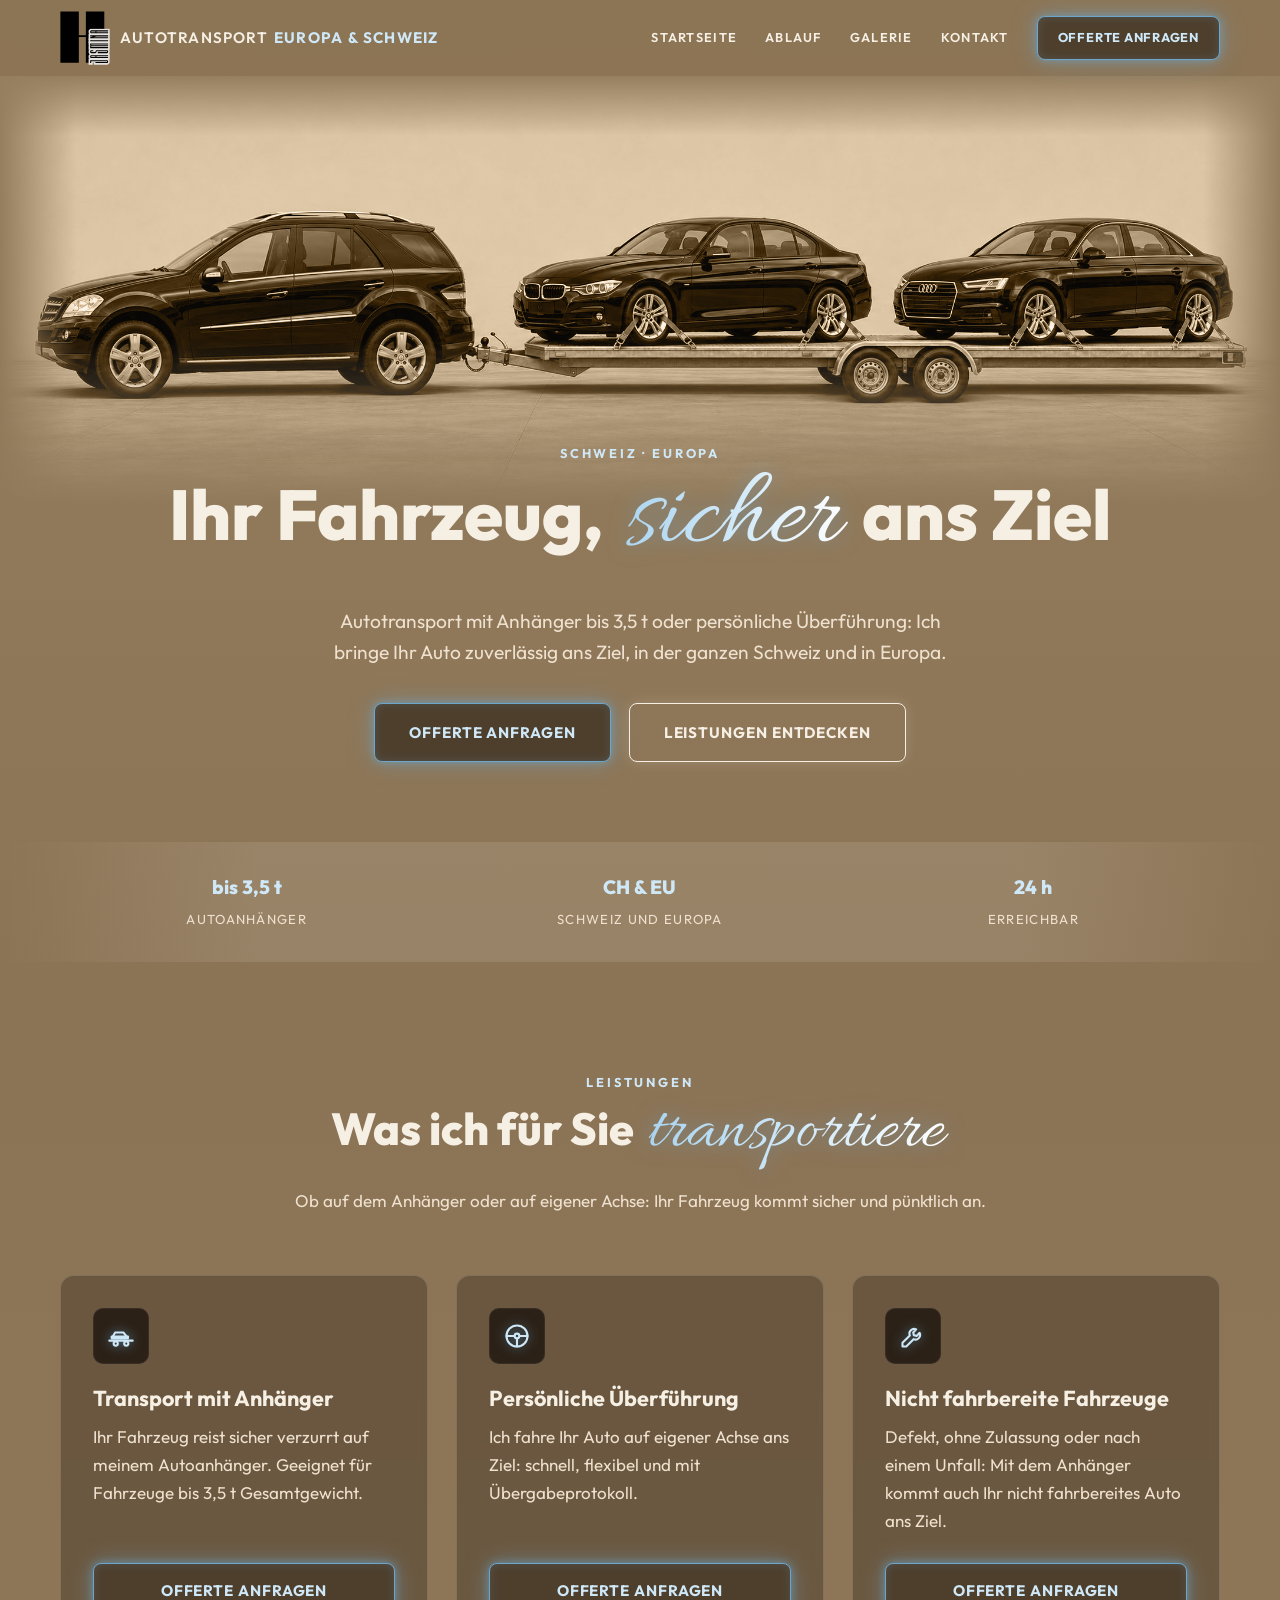
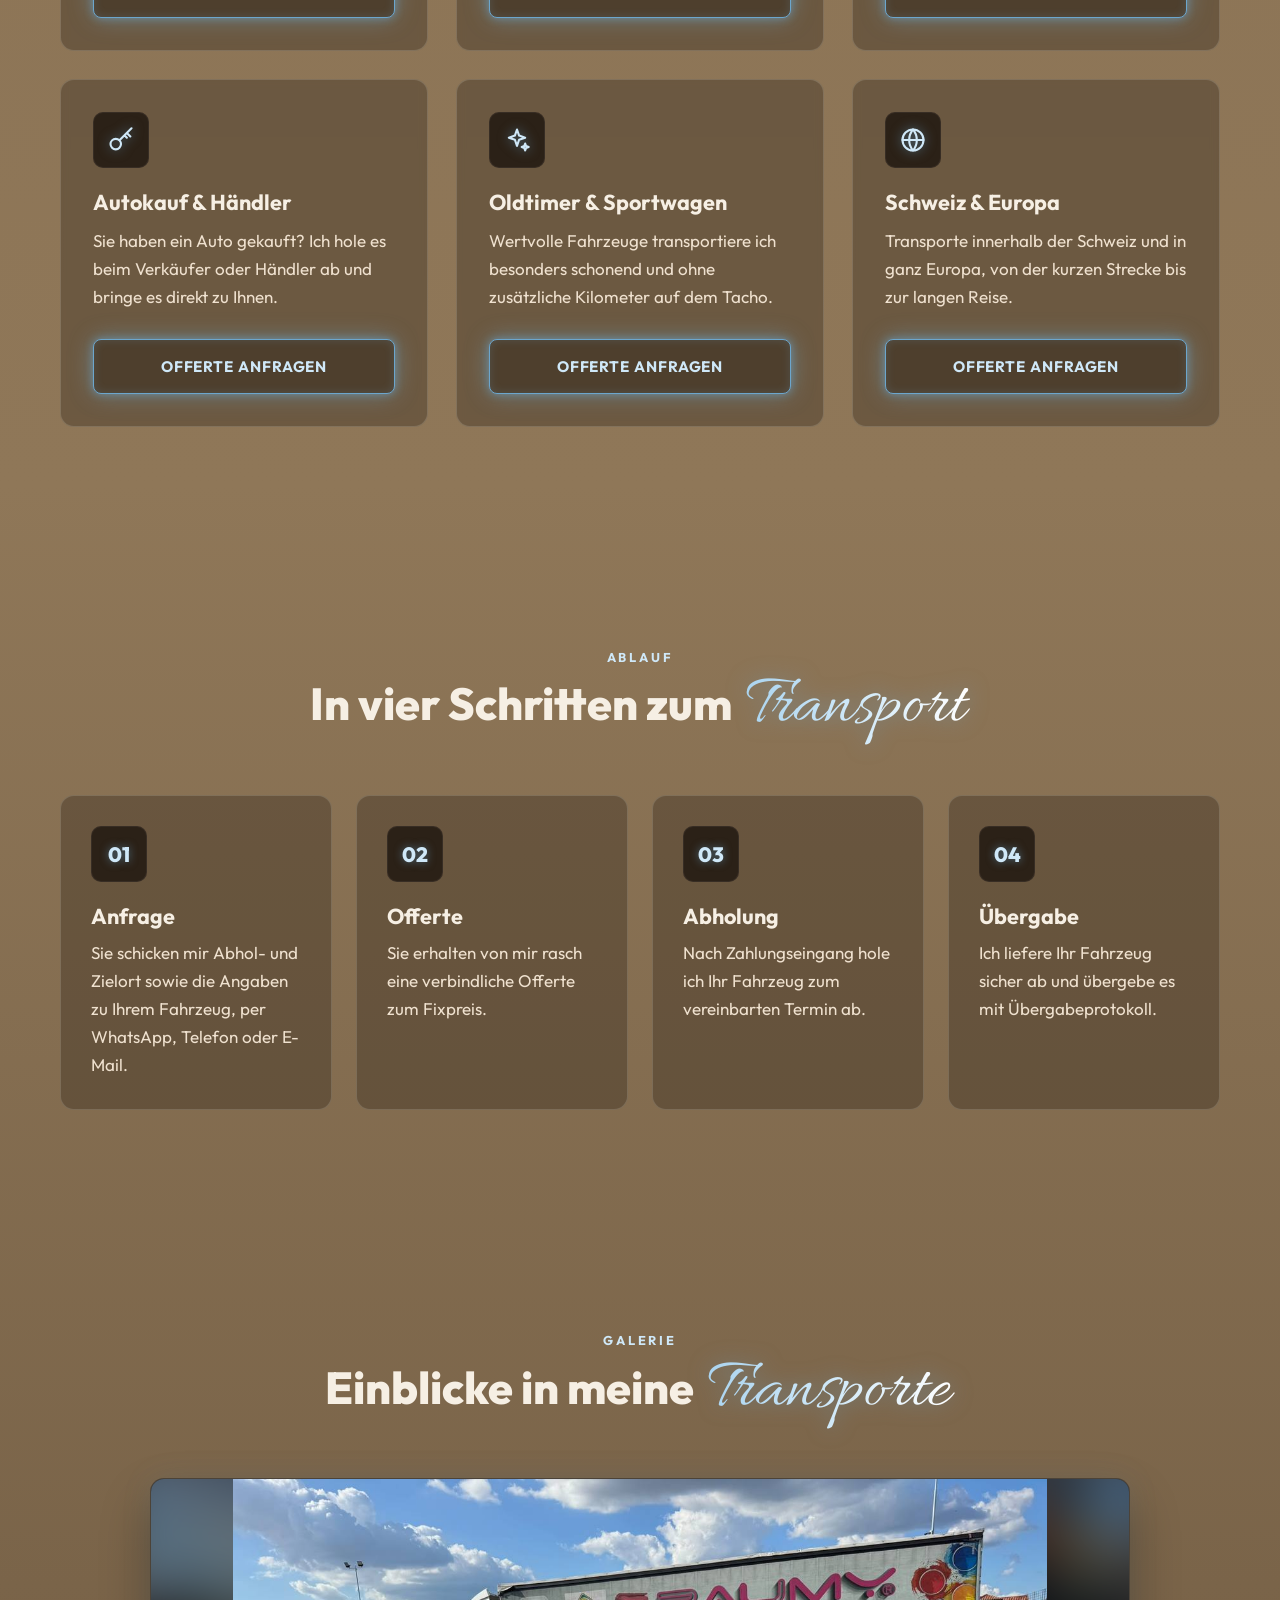
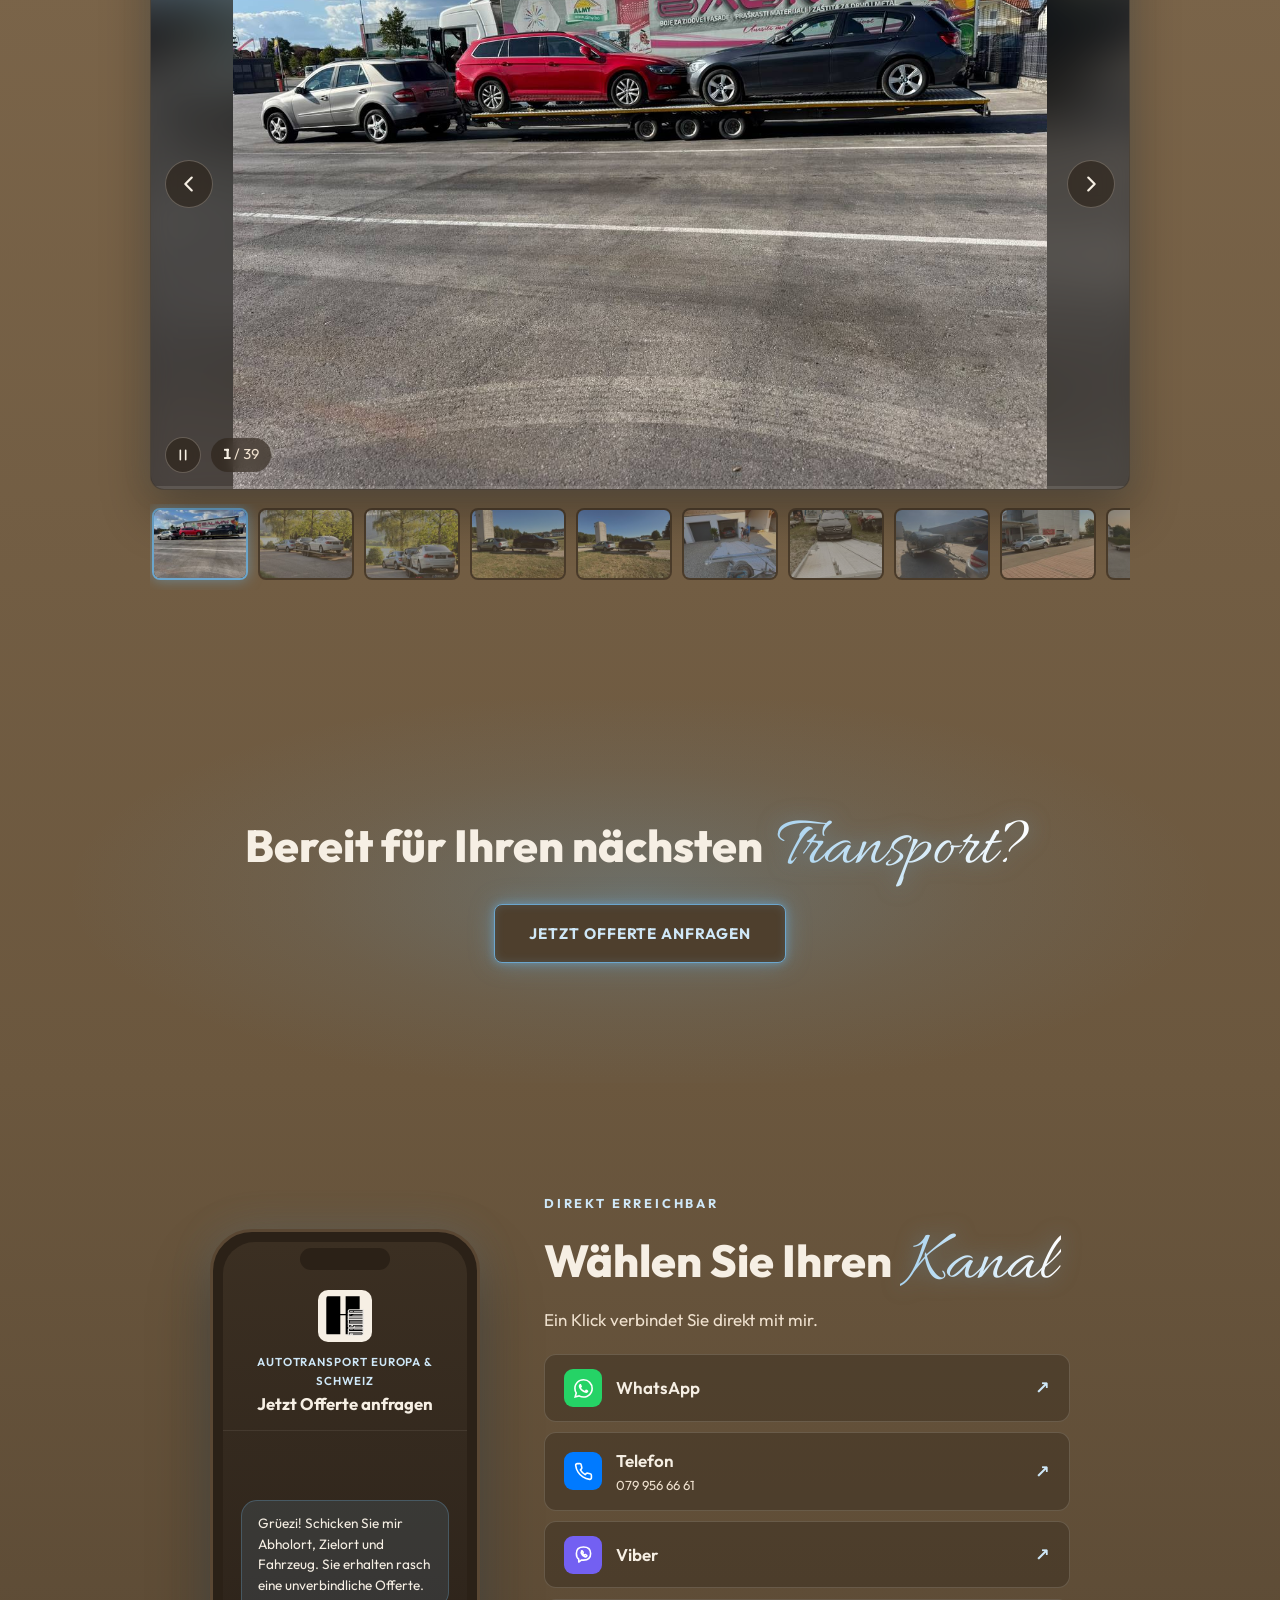
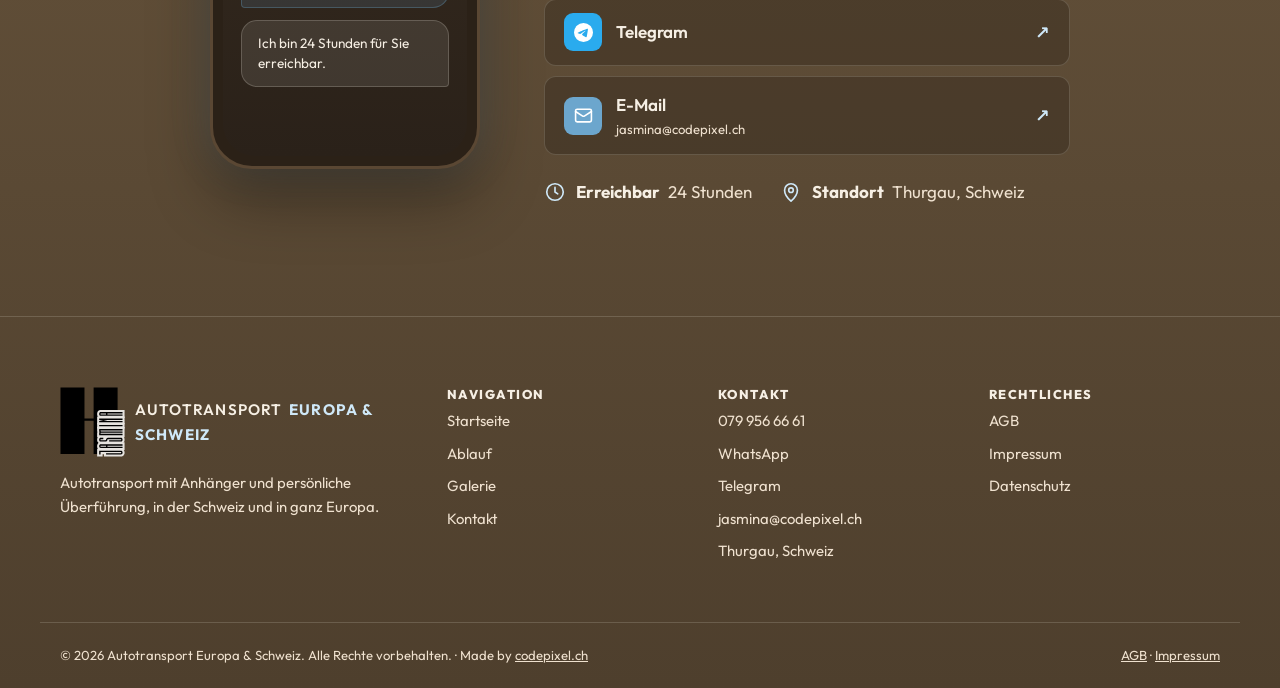
==== public/index.html @ bb22242a "Galerie: 10 weitere Fotos (Porsche, Audi RS6, BMW X6, Rasentraktoren) Co-Authored-By: Claude Opus 5." ====
<!DOCTYPE html>
<html lang="de-CH">
<head>
  <meta charset="utf-8">
  <meta name="viewport" content="width=device-width, initial-scale=1">

  <!-- SEO: Titel und Beschreibung -->
  <title>Autotransport Schweiz &amp; Europa | Autotransport Europa &amp; Schweiz</title>
  <meta name="description" content="Autotransport mit Anhänger bis 3,5 t oder persönliche Überführung auf eigener Achse. In der ganzen Schweiz und in Europa, 24 Stunden erreichbar. Jetzt Offerte anfragen.">
  <link rel="canonical" href="https://www.autotransport-europa.ch/">
  <meta name="robots" content="index, follow">
  <meta name="theme-color" content="#8b7355">

  <!-- Vorschau bei WhatsApp, Facebook, LinkedIn -->
  <meta property="og:type" content="website">
  <meta property="og:locale" content="de_CH">
  <meta property="og:site_name" content="Autotransport Europa &amp; Schweiz">
  <meta property="og:title" content="Autotransport Schweiz &amp; Europa | Autotransport Europa &amp; Schweiz">
  <meta property="og:description" content="Autotransport mit Anhänger bis 3,5 t oder persönliche Überführung, in der Schweiz und in ganz Europa.">
  <meta property="og:url" content="https://www.autotransport-europa.ch/">
  <meta property="og:image" content="https://www.autotransport-europa.ch/img/og-image.jpg">
  <meta name="twitter:card" content="summary_large_image">

  <link rel="icon" type="image/png" href="img/favicon.png">
  <link rel="apple-touch-icon" href="img/apple-touch-icon.png">
  <link rel="preload" as="image" href="img/hero.jpg">
  <link rel="preload" as="font" type="font/woff2" href="fonts/outfit-700.woff2" crossorigin>
  <link rel="preload" as="font" type="font/woff2" href="fonts/script.woff2" crossorigin>
  <link rel="stylesheet" href="css/style.css">

  <!-- Strukturierte Daten für Google -->
  <script type="application/ld+json">
  {
    "@context": "https://schema.org",
    "@type": "LocalBusiness",
    "@id": "https://www.autotransport-europa.ch/#business",
    "name": "Autotransport Europa & Schweiz",
    "description": "Autotransport mit Anhänger bis 3,5 t und Fahrzeugüberführung in der Schweiz und in ganz Europa.",
    "url": "https://www.autotransport-europa.ch/",
    "logo": "https://www.autotransport-europa.ch/img/logo.png",
    "image": "https://www.autotransport-europa.ch/img/hero.jpg",
    "telephone": "+41 79 956 66 61",
    "email": "jasmina@codepixel.ch",
    "address": {
      "@type": "PostalAddress",
      "addressRegion": "Thurgau",
      "addressCountry": "CH"
    },
    "areaServed": [
      {"@type": "Country", "name": "Schweiz"},
      {"@type": "Place", "name": "Europa"}
    ],
    "openingHoursSpecification": [{
      "@type": "OpeningHoursSpecification",
      "dayOfWeek": ["Monday","Tuesday","Wednesday","Thursday","Friday","Saturday","Sunday"],
      "opens": "00:00",
      "closes": "23:59"
    }]
  }
  </script>
</head>
<body>

<header class="site-header" id="top">
  <div class="container header-inner">
    <a href="#top" class="logo" aria-label="Autotransport Europa &amp; Schweiz, zur Startseite">
      <img src="img/logo.svg" alt="" class="logo-mark" width="38" height="41">
      <span class="logo-text">Autotransport <strong>Europa &amp; Schweiz</strong></span>
    </a>
    <nav class="main-nav" id="main-nav" aria-label="Hauptnavigation">
      <a href="#top">Startseite</a>
      <a href="#ablauf">Ablauf</a>
      <a href="#galerie">Galerie</a>
      <a href="#kontakt">Kontakt</a>
      <a href="#kontakt" class="btn btn-glow btn-sm nav-cta">Offerte anfragen</a>
    </nav>
    <button class="nav-toggle" aria-label="Menü öffnen" aria-expanded="false" aria-controls="main-nav">
      <span></span><span></span><span></span>
    </button>
  </div>
</header>

<main>

<!-- ================= STARTBEREICH ================= -->
<section class="hero">
  <div class="hero-media">
    <img src="img/hero.jpg" alt="Geländewagen zieht einen Autoanhänger mit zwei Limousinen" width="2172" height="724" fetchpriority="high">
  </div>
  <div class="container hero-content">
    <p class="eyebrow">Schweiz · Europa</p>
    <h1>Ihr Fahrzeug, <span class="script">sicher</span> ans Ziel</h1>
    <p class="lead">Autotransport mit Anhänger bis 3,5 t oder persönliche Überführung: Ich bringe Ihr Auto zuverlässig ans Ziel, in der ganzen Schweiz und in Europa.</p>
    <div class="hero-actions">
      <a href="#kontakt" class="btn btn-glow">Offerte anfragen</a>
      <a href="#leistungen" class="btn btn-outline">Leistungen entdecken</a>
    </div>
  </div>
</section>

<section class="usp">
  <div class="container usp-grid">
    <div><strong>bis 3,5 t</strong><span>Autoanhänger</span></div>
    <div><strong>CH &amp; EU</strong><span>Schweiz und Europa</span></div>
    <div><strong>24 h</strong><span>Erreichbar</span></div>
  </div>
</section>

<!-- ================= LEISTUNGEN ================= -->
<section class="section" id="leistungen">
  <div class="container">
    <header class="section-head">
      <p class="eyebrow">Leistungen</p>
      <h2>Was ich für Sie <span class="script">transportiere</span></h2>
      <p>Ob auf dem Anhänger oder auf eigener Achse: Ihr Fahrzeug kommt sicher und pünktlich an.</p>
    </header>
    <div class="tiles">
      <article class="tile">
        <span class="tile-icon" aria-hidden="true"><svg viewBox="0 0 24 24" fill="none" stroke="currentColor" stroke-width="1.8" stroke-linecap="round" stroke-linejoin="round"><path d="M2 16h20"/><path d="M5 12.5 7 9h7l3 3.5"/><path d="M4 12.5h14v1.5H4z"/><circle cx="7.5" cy="18.5" r="1.8"/><circle cx="16.5" cy="18.5" r="1.8"/></svg></span>
        <h3>Transport mit Anhänger</h3>
        <p>Ihr Fahrzeug reist sicher verzurrt auf meinem Autoanhänger. Geeignet für Fahrzeuge bis 3,5 t Gesamtgewicht.</p>
        <a href="#kontakt" class="btn btn-glow btn-block">Offerte anfragen</a>
      </article>
      <article class="tile">
        <span class="tile-icon" aria-hidden="true"><svg viewBox="0 0 24 24" fill="none" stroke="currentColor" stroke-width="1.8" stroke-linecap="round" stroke-linejoin="round"><circle cx="12" cy="12" r="9"/><circle cx="12" cy="12" r="2"/><path d="M12 14v7M10 12H3M14 12h7"/></svg></span>
        <h3>Persönliche Überführung</h3>
        <p>Ich fahre Ihr Auto auf eigener Achse ans Ziel: schnell, flexibel und mit Übergabeprotokoll.</p>
        <a href="#kontakt" class="btn btn-glow btn-block">Offerte anfragen</a>
      </article>
      <article class="tile">
        <span class="tile-icon" aria-hidden="true"><svg viewBox="0 0 24 24" fill="none" stroke="currentColor" stroke-width="1.8" stroke-linecap="round" stroke-linejoin="round"><path d="M14.7 6.3a4 4 0 0 0-5.4 5.2L3 17.8V21h3.2l6.3-6.3a4 4 0 0 0 5.2-5.4l-2.6 2.6-2.4-.5-.5-2.4z"/></svg></span>
        <h3>Nicht fahrbereite Fahrzeuge</h3>
        <p>Defekt, ohne Zulassung oder nach einem Unfall: Mit dem Anhänger kommt auch Ihr nicht fahrbereites Auto ans Ziel.</p>
        <a href="#kontakt" class="btn btn-glow btn-block">Offerte anfragen</a>
      </article>
      <article class="tile">
        <span class="tile-icon" aria-hidden="true"><svg viewBox="0 0 24 24" fill="none" stroke="currentColor" stroke-width="1.8" stroke-linecap="round" stroke-linejoin="round"><circle cx="7.5" cy="15.5" r="4.5"/><path d="M10.7 12.3 21 2M17 6l3 3M15 8l2 2"/></svg></span>
        <h3>Autokauf &amp; Händler</h3>
        <p>Sie haben ein Auto gekauft? Ich hole es beim Verkäufer oder Händler ab und bringe es direkt zu Ihnen.</p>
        <a href="#kontakt" class="btn btn-glow btn-block">Offerte anfragen</a>
      </article>
      <article class="tile">
        <span class="tile-icon" aria-hidden="true"><svg viewBox="0 0 24 24" fill="none" stroke="currentColor" stroke-width="1.8" stroke-linecap="round" stroke-linejoin="round"><path d="M12 3l1.8 5.2L19 10l-5.2 1.8L12 17l-1.8-5.2L5 10l5.2-1.8z"/><path d="M19 15l.8 2.2L22 18l-2.2.8L19 21l-.8-2.2L16 18l2.2-.8z"/></svg></span>
        <h3>Oldtimer &amp; Sportwagen</h3>
        <p>Wertvolle Fahrzeuge transportiere ich besonders schonend und ohne zusätzliche Kilometer auf dem Tacho.</p>
        <a href="#kontakt" class="btn btn-glow btn-block">Offerte anfragen</a>
      </article>
      <article class="tile">
        <span class="tile-icon" aria-hidden="true"><svg viewBox="0 0 24 24" fill="none" stroke="currentColor" stroke-width="1.8" stroke-linecap="round" stroke-linejoin="round"><circle cx="12" cy="12" r="9"/><path d="M3 12h18M12 3a14 14 0 0 1 0 18M12 3a14 14 0 0 0 0 18"/></svg></span>
        <h3>Schweiz &amp; Europa</h3>
        <p>Transporte innerhalb der Schweiz und in ganz Europa, von der kurzen Strecke bis zur langen Reise.</p>
        <a href="#kontakt" class="btn btn-glow btn-block">Offerte anfragen</a>
      </article>
    </div>
  </div>
</section>

<!-- ================= ABLAUF ================= -->
<section class="section" id="ablauf">
  <div class="container">
    <header class="section-head">
      <p class="eyebrow">Ablauf</p>
      <h2>In vier Schritten zum <span class="script">Transport</span></h2>
    </header>
    <ol class="steps">
      <li><span class="tile-icon step-no">01</span><h3>Anfrage</h3><p>Sie schicken mir Abhol- und Zielort sowie die Angaben zu Ihrem Fahrzeug, per WhatsApp, Telefon oder E-Mail.</p></li>
      <li><span class="tile-icon step-no">02</span><h3>Offerte</h3><p>Sie erhalten von mir rasch eine verbindliche Offerte zum Fixpreis.</p></li>
      <li><span class="tile-icon step-no">03</span><h3>Abholung</h3><p>Nach Zahlungseingang hole ich Ihr Fahrzeug zum vereinbarten Termin ab.</p></li>
      <li><span class="tile-icon step-no">04</span><h3>Übergabe</h3><p>Ich liefere Ihr Fahrzeug sicher ab und übergebe es mit Übergabeprotokoll.</p></li>
    </ol>
  </div>
</section>

<!-- ================= GALERIE =================
     Slideshow. Bilder liegen in img/galerie/ (gross) und img/galerie/thumbs/ (Vorschau 240 x 180).
     Neues Bild: Datei in beide Ordner legen und je eine Zeile bei "slides" und "ss-thumbs" kopieren. -->
<section class="section" id="galerie">
  <div class="container">
    <header class="section-head">
      <p class="eyebrow">Galerie</p>
      <h2>Einblicke in meine <span class="script">Transporte</span></h2>
    </header>
    <div class="slideshow" aria-roledescription="Slideshow" aria-label="Fotogalerie Autotransporte" data-interval="5000">
      <div class="ss-stage">
        <div class="ss-backdrop" aria-hidden="true"></div>
        <div class="slides" aria-live="off">
          <figure class="slide is-active" role="group" aria-roledescription="Bild" aria-label="1 von 39"><a href="img/galerie/transport-01.jpg"><img src="img/galerie/transport-01.jpg" alt="Zwei Fahrzeuge auf dem Dreiachs-Autoanhänger" width="1280" height="960" loading="eager" decoding="async"></a></figure>
          <figure class="slide" role="group" aria-roledescription="Bild" aria-label="2 von 39"><a href="img/galerie/transport-02.jpg"><img src="img/galerie/transport-02.jpg" alt="Zwei BMW 3er unterwegs, Pause am See" width="1280" height="960" loading="lazy" decoding="async"></a></figure>
          <figure class="slide" role="group" aria-roledescription="Bild" aria-label="3 von 39"><a href="img/galerie/transport-03.jpg"><img src="img/galerie/transport-03.jpg" alt="Doppeltransport mit zwei BMW Limousinen" width="960" height="1280" loading="lazy" decoding="async"></a></figure>
          <figure class="slide" role="group" aria-roledescription="Bild" aria-label="4 von 39"><a href="img/galerie/transport-04.jpg"><img src="img/galerie/transport-04.jpg" alt="BMW 3er sicher verzurrt auf dem Anhänger" width="960" height="1280" loading="lazy" decoding="async"></a></figure>
          <figure class="slide" role="group" aria-roledescription="Bild" aria-label="5 von 39"><a href="img/galerie/transport-05.jpg"><img src="img/galerie/transport-05.jpg" alt="Einzeltransport auf dem Tandem-Anhänger" width="960" height="1280" loading="lazy" decoding="async"></a></figure>
          <figure class="slide" role="group" aria-roledescription="Bild" aria-label="6 von 39"><a href="img/galerie/transport-06.jpg"><img src="img/galerie/transport-06.jpg" alt="Verladen mit der Seilwinde direkt vor der Garage" width="960" height="1280" loading="lazy" decoding="async"></a></figure>
          <figure class="slide" role="group" aria-roledescription="Bild" aria-label="7 von 39"><a href="img/galerie/transport-07.jpg"><img src="img/galerie/transport-07.jpg" alt="Mercedes SUV wird auf den Anhänger gezogen" width="960" height="1280" loading="lazy" decoding="async"></a></figure>
          <figure class="slide" role="group" aria-roledescription="Bild" aria-label="8 von 39"><a href="img/galerie/transport-08.jpg"><img src="img/galerie/transport-08.jpg" alt="Mercedes A-Klasse bei der Abholung in der Werkstatt" width="960" height="1280" loading="lazy" decoding="async"></a></figure>
          <figure class="slide" role="group" aria-roledescription="Bild" aria-label="9 von 39"><a href="img/galerie/transport-09.jpg"><img src="img/galerie/transport-09.jpg" alt="Fahrzeugtransport mit Mercedes A-Klasse" width="960" height="1280" loading="lazy" decoding="async"></a></figure>
          <figure class="slide" role="group" aria-roledescription="Bild" aria-label="10 von 39"><a href="img/galerie/transport-10.jpg"><img src="img/galerie/transport-10.jpg" alt="Gespann bei Sonnenuntergang auf dem Weg zur Abholung" width="960" height="1280" loading="lazy" decoding="async"></a></figure>
          <figure class="slide" role="group" aria-roledescription="Bild" aria-label="11 von 39"><a href="img/galerie/transport-11.jpg"><img src="img/galerie/transport-11.jpg" alt="Porsche Cayenne auf dem Autoanhänger" width="960" height="1280" loading="lazy" decoding="async"></a></figure>
          <figure class="slide" role="group" aria-roledescription="Bild" aria-label="12 von 39"><a href="img/galerie/transport-12.jpg"><img src="img/galerie/transport-12.jpg" alt="Porsche Cayenne bereit für die Überführung" width="960" height="1280" loading="lazy" decoding="async"></a></figure>
          <figure class="slide" role="group" aria-roledescription="Bild" aria-label="13 von 39"><a href="img/galerie/transport-13.jpg"><img src="img/galerie/transport-13.jpg" alt="Zwei Fiat 500 auf dem Dreiachs-Anhänger" width="1158" height="1280" loading="lazy" decoding="async"></a></figure>
          <figure class="slide" role="group" aria-roledescription="Bild" aria-label="14 von 39"><a href="img/galerie/transport-14.jpg"><img src="img/galerie/transport-14.jpg" alt="Nachtfahrt mit beleuchtetem Autoanhänger" width="960" height="1280" loading="lazy" decoding="async"></a></figure>
          <figure class="slide" role="group" aria-roledescription="Bild" aria-label="15 von 39"><a href="img/galerie/transport-15.jpg"><img src="img/galerie/transport-15.jpg" alt="Unterwegs auch im Winter bei Schnee" width="960" height="1280" loading="lazy" decoding="async"></a></figure>
          <figure class="slide" role="group" aria-roledescription="Bild" aria-label="16 von 39"><a href="img/galerie/transport-16.jpg"><img src="img/galerie/transport-16.jpg" alt="Anhänger abgesenkt, bereit zum Verladen" width="1280" height="960" loading="lazy" decoding="async"></a></figure>
          <figure class="slide" role="group" aria-roledescription="Bild" aria-label="17 von 39"><a href="img/galerie/transport-17.jpg"><img src="img/galerie/transport-17.jpg" alt="BMW 3er bei der Abholung beim Autohändler" width="960" height="1280" loading="lazy" decoding="async"></a></figure>
          <figure class="slide" role="group" aria-roledescription="Bild" aria-label="18 von 39"><a href="img/galerie/transport-18.jpg"><img src="img/galerie/transport-18.jpg" alt="Doppeltransport in der Nacht" width="1280" height="960" loading="lazy" decoding="async"></a></figure>
          <figure class="slide" role="group" aria-roledescription="Bild" aria-label="19 von 39"><a href="img/galerie/transport-19.jpg"><img src="img/galerie/transport-19.jpg" alt="Porsche Cayenne bei der Übergabe" width="960" height="1280" loading="lazy" decoding="async"></a></figure>
          <figure class="slide" role="group" aria-roledescription="Bild" aria-label="20 von 39"><a href="img/galerie/transport-20.jpg"><img src="img/galerie/transport-20.jpg" alt="Audi Q7 auf dem Autoanhänger" width="960" height="1280" loading="lazy" decoding="async"></a></figure>
          <figure class="slide" role="group" aria-roledescription="Bild" aria-label="21 von 39"><a href="img/galerie/transport-21.jpg"><img src="img/galerie/transport-21.jpg" alt="Kastenwagen auf dem Anhänger, Nachtfahrt" width="960" height="1280" loading="lazy" decoding="async"></a></figure>
          <figure class="slide" role="group" aria-roledescription="Bild" aria-label="22 von 39"><a href="img/galerie/transport-22.jpg"><img src="img/galerie/transport-22.jpg" alt="Unterwegs bei Schneefall in der Nacht" width="960" height="1280" loading="lazy" decoding="async"></a></figure>
          <figure class="slide" role="group" aria-roledescription="Bild" aria-label="23 von 39"><a href="img/galerie/transport-23.jpg"><img src="img/galerie/transport-23.jpg" alt="Zwei Kleinwagen sicher verzurrt im Schnee" width="960" height="1280" loading="lazy" decoding="async"></a></figure>
          <figure class="slide" role="group" aria-roledescription="Bild" aria-label="24 von 39"><a href="img/galerie/transport-24.jpg"><img src="img/galerie/transport-24.jpg" alt="Transporter-Überführung beim Autohaus" width="960" height="1280" loading="lazy" decoding="async"></a></figure>
          <figure class="slide" role="group" aria-roledescription="Bild" aria-label="25 von 39"><a href="img/galerie/transport-25.jpg"><img src="img/galerie/transport-25.jpg" alt="Mercedes Vito auf dem Autoanhänger" width="988" height="1280" loading="lazy" decoding="async"></a></figure>
          <figure class="slide" role="group" aria-roledescription="Bild" aria-label="26 von 39"><a href="img/galerie/transport-26.jpg"><img src="img/galerie/transport-26.jpg" alt="Zwei Transporter auf der Fahrt durch die Alpen" width="960" height="1280" loading="lazy" decoding="async"></a></figure>
          <figure class="slide" role="group" aria-roledescription="Bild" aria-label="27 von 39"><a href="img/galerie/transport-27.jpg"><img src="img/galerie/transport-27.jpg" alt="Doppeltransport bei Nacht" width="960" height="1280" loading="lazy" decoding="async"></a></figure>
          <figure class="slide" role="group" aria-roledescription="Bild" aria-label="28 von 39"><a href="img/galerie/transport-28.jpg"><img src="img/galerie/transport-28.jpg" alt="Container-Transport mit dem Dreiachs-Anhänger" width="960" height="1280" loading="lazy" decoding="async"></a></figure>
          <figure class="slide" role="group" aria-roledescription="Bild" aria-label="29 von 39"><a href="img/galerie/transport-29.jpg"><img src="img/galerie/transport-29.jpg" alt="20-Fuss-Container sicher gesichert" width="960" height="1280" loading="lazy" decoding="async"></a></figure>
          <figure class="slide" role="group" aria-roledescription="Bild" aria-label="30 von 39"><a href="img/galerie/transport-30.jpg"><img src="img/galerie/transport-30.jpg" alt="Audi RS6 Abholung beim Autohaus" width="960" height="1280" loading="lazy" decoding="async"></a></figure>
          <figure class="slide" role="group" aria-roledescription="Bild" aria-label="31 von 39"><a href="img/galerie/transport-31.jpg"><img src="img/galerie/transport-31.jpg" alt="Doppeltransport BMW und Hyundai bei Sonnenschein" width="960" height="1280" loading="lazy" decoding="async"></a></figure>
          <figure class="slide" role="group" aria-roledescription="Bild" aria-label="32 von 39"><a href="img/galerie/transport-32.jpg"><img src="img/galerie/transport-32.jpg" alt="Audi RS6 bei der Abholung beim Händler" width="960" height="1280" loading="lazy" decoding="async"></a></figure>
          <figure class="slide" role="group" aria-roledescription="Bild" aria-label="33 von 39"><a href="img/galerie/transport-33.jpg"><img src="img/galerie/transport-33.jpg" alt="BMW X6 sicher auf dem Autoanhänger" width="960" height="1280" loading="lazy" decoding="async"></a></figure>
          <figure class="slide" role="group" aria-roledescription="Bild" aria-label="34 von 39"><a href="img/galerie/transport-34.jpg"><img src="img/galerie/transport-34.jpg" alt="Zwei Gespanne mit je zwei Autos beim Tankstopp" width="960" height="1280" loading="lazy" decoding="async"></a></figure>
          <figure class="slide" role="group" aria-roledescription="Bild" aria-label="35 von 39"><a href="img/galerie/transport-35.jpg"><img src="img/galerie/transport-35.jpg" alt="Transport von mehreren Rasentraktoren" width="960" height="1280" loading="lazy" decoding="async"></a></figure>
          <figure class="slide" role="group" aria-roledescription="Bild" aria-label="36 von 39"><a href="img/galerie/transport-36.jpg"><img src="img/galerie/transport-36.jpg" alt="Porsche Cayenne wird verzurrt" width="724" height="1280" loading="lazy" decoding="async"></a></figure>
          <figure class="slide" role="group" aria-roledescription="Bild" aria-label="37 von 39"><a href="img/galerie/transport-37.jpg"><img src="img/galerie/transport-37.jpg" alt="Porsche Panamera bei Nacht unterwegs" width="960" height="1280" loading="lazy" decoding="async"></a></figure>
          <figure class="slide" role="group" aria-roledescription="Bild" aria-label="38 von 39"><a href="img/galerie/transport-38.jpg"><img src="img/galerie/transport-38.jpg" alt="Porsche Panamera auf dem Dreiachs-Anhänger" width="960" height="1280" loading="lazy" decoding="async"></a></figure>
          <figure class="slide" role="group" aria-roledescription="Bild" aria-label="39 von 39"><a href="img/galerie/transport-39.jpg"><img src="img/galerie/transport-39.jpg" alt="Porsche Cayenne auf dem Weg zum Kunden" width="960" height="1280" loading="lazy" decoding="async"></a></figure>
        </div>
        <button type="button" class="ss-btn ss-prev" aria-label="Vorheriges Bild"><svg viewBox="0 0 24 24" aria-hidden="true"><path d="M15 5l-7 7 7 7"/></svg></button>
        <button type="button" class="ss-btn ss-next" aria-label="Nächstes Bild"><svg viewBox="0 0 24 24" aria-hidden="true"><path d="M9 5l7 7-7 7"/></svg></button>
        <div class="ss-bar">
          <button type="button" class="ss-play" aria-label="Slideshow pausieren"><svg class="i-pause" viewBox="0 0 24 24" aria-hidden="true"><path d="M8 5v14M16 5v14"/></svg><svg class="i-play" viewBox="0 0 24 24" aria-hidden="true"><path d="M7 5l12 7-12 7z"/></svg></button>
          <span class="ss-counter"><b>1</b> / 39</span>
        </div>
        <div class="ss-progress" aria-hidden="true"><span></span></div>
      </div>
      <div class="ss-thumbs">
        <button type="button" class="ss-thumb" aria-current="true" aria-label="Bild 1 anzeigen"><img src="img/galerie/thumbs/transport-01.jpg" alt="" width="240" height="180" loading="lazy"></button>
        <button type="button" class="ss-thumb" aria-label="Bild 2 anzeigen"><img src="img/galerie/thumbs/transport-02.jpg" alt="" width="240" height="180" loading="lazy"></button>
        <button type="button" class="ss-thumb" aria-label="Bild 3 anzeigen"><img src="img/galerie/thumbs/transport-03.jpg" alt="" width="240" height="180" loading="lazy"></button>
        <button type="button" class="ss-thumb" aria-label="Bild 4 anzeigen"><img src="img/galerie/thumbs/transport-04.jpg" alt="" width="240" height="180" loading="lazy"></button>
        <button type="button" class="ss-thumb" aria-label="Bild 5 anzeigen"><img src="img/galerie/thumbs/transport-05.jpg" alt="" width="240" height="180" loading="lazy"></button>
        <button type="button" class="ss-thumb" aria-label="Bild 6 anzeigen"><img src="img/galerie/thumbs/transport-06.jpg" alt="" width="240" height="180" loading="lazy"></button>
        <button type="button" class="ss-thumb" aria-label="Bild 7 anzeigen"><img src="img/galerie/thumbs/transport-07.jpg" alt="" width="240" height="180" loading="lazy"></button>
        <button type="button" class="ss-thumb" aria-label="Bild 8 anzeigen"><img src="img/galerie/thumbs/transport-08.jpg" alt="" width="240" height="180" loading="lazy"></button>
        <button type="button" class="ss-thumb" aria-label="Bild 9 anzeigen"><img src="img/galerie/thumbs/transport-09.jpg" alt="" width="240" height="180" loading="lazy"></button>
        <button type="button" class="ss-thumb" aria-label="Bild 10 anzeigen"><img src="img/galerie/thumbs/transport-10.jpg" alt="" width="240" height="180" loading="lazy"></button>
        <button type="button" class="ss-thumb" aria-label="Bild 11 anzeigen"><img src="img/galerie/thumbs/transport-11.jpg" alt="" width="240" height="180" loading="lazy"></button>
        <button type="button" class="ss-thumb" aria-label="Bild 12 anzeigen"><img src="img/galerie/thumbs/transport-12.jpg" alt="" width="240" height="180" loading="lazy"></button>
        <button type="button" class="ss-thumb" aria-label="Bild 13 anzeigen"><img src="img/galerie/thumbs/transport-13.jpg" alt="" width="240" height="180" loading="lazy"></button>
        <button type="button" class="ss-thumb" aria-label="Bild 14 anzeigen"><img src="img/galerie/thumbs/transport-14.jpg" alt="" width="240" height="180" loading="lazy"></button>
        <button type="button" class="ss-thumb" aria-label="Bild 15 anzeigen"><img src="img/galerie/thumbs/transport-15.jpg" alt="" width="240" height="180" loading="lazy"></button>
        <button type="button" class="ss-thumb" aria-label="Bild 16 anzeigen"><img src="img/galerie/thumbs/transport-16.jpg" alt="" width="240" height="180" loading="lazy"></button>
        <button type="button" class="ss-thumb" aria-label="Bild 17 anzeigen"><img src="img/galerie/thumbs/transport-17.jpg" alt="" width="240" height="180" loading="lazy"></button>
        <button type="button" class="ss-thumb" aria-label="Bild 18 anzeigen"><img src="img/galerie/thumbs/transport-18.jpg" alt="" width="240" height="180" loading="lazy"></button>
        <button type="button" class="ss-thumb" aria-label="Bild 19 anzeigen"><img src="img/galerie/thumbs/transport-19.jpg" alt="" width="240" height="180" loading="lazy"></button>
        <button type="button" class="ss-thumb" aria-label="Bild 20 anzeigen"><img src="img/galerie/thumbs/transport-20.jpg" alt="" width="240" height="180" loading="lazy"></button>
        <button type="button" class="ss-thumb" aria-label="Bild 21 anzeigen"><img src="img/galerie/thumbs/transport-21.jpg" alt="" width="240" height="180" loading="lazy"></button>
        <button type="button" class="ss-thumb" aria-label="Bild 22 anzeigen"><img src="img/galerie/thumbs/transport-22.jpg" alt="" width="240" height="180" loading="lazy"></button>
        <button type="button" class="ss-thumb" aria-label="Bild 23 anzeigen"><img src="img/galerie/thumbs/transport-23.jpg" alt="" width="240" height="180" loading="lazy"></button>
        <button type="button" class="ss-thumb" aria-label="Bild 24 anzeigen"><img src="img/galerie/thumbs/transport-24.jpg" alt="" width="240" height="180" loading="lazy"></button>
        <button type="button" class="ss-thumb" aria-label="Bild 25 anzeigen"><img src="img/galerie/thumbs/transport-25.jpg" alt="" width="240" height="180" loading="lazy"></button>
        <button type="button" class="ss-thumb" aria-label="Bild 26 anzeigen"><img src="img/galerie/thumbs/transport-26.jpg" alt="" width="240" height="180" loading="lazy"></button>
        <button type="button" class="ss-thumb" aria-label="Bild 27 anzeigen"><img src="img/galerie/thumbs/transport-27.jpg" alt="" width="240" height="180" loading="lazy"></button>
        <button type="button" class="ss-thumb" aria-label="Bild 28 anzeigen"><img src="img/galerie/thumbs/transport-28.jpg" alt="" width="240" height="180" loading="lazy"></button>
        <button type="button" class="ss-thumb" aria-label="Bild 29 anzeigen"><img src="img/galerie/thumbs/transport-29.jpg" alt="" width="240" height="180" loading="lazy"></button>
        <button type="button" class="ss-thumb" aria-label="Bild 30 anzeigen"><img src="img/galerie/thumbs/transport-30.jpg" alt="" width="240" height="180" loading="lazy"></button>
        <button type="button" class="ss-thumb" aria-label="Bild 31 anzeigen"><img src="img/galerie/thumbs/transport-31.jpg" alt="" width="240" height="180" loading="lazy"></button>
        <button type="button" class="ss-thumb" aria-label="Bild 32 anzeigen"><img src="img/galerie/thumbs/transport-32.jpg" alt="" width="240" height="180" loading="lazy"></button>
        <button type="button" class="ss-thumb" aria-label="Bild 33 anzeigen"><img src="img/galerie/thumbs/transport-33.jpg" alt="" width="240" height="180" loading="lazy"></button>
        <button type="button" class="ss-thumb" aria-label="Bild 34 anzeigen"><img src="img/galerie/thumbs/transport-34.jpg" alt="" width="240" height="180" loading="lazy"></button>
        <button type="button" class="ss-thumb" aria-label="Bild 35 anzeigen"><img src="img/galerie/thumbs/transport-35.jpg" alt="" width="240" height="180" loading="lazy"></button>
        <button type="button" class="ss-thumb" aria-label="Bild 36 anzeigen"><img src="img/galerie/thumbs/transport-36.jpg" alt="" width="240" height="180" loading="lazy"></button>
        <button type="button" class="ss-thumb" aria-label="Bild 37 anzeigen"><img src="img/galerie/thumbs/transport-37.jpg" alt="" width="240" height="180" loading="lazy"></button>
        <button type="button" class="ss-thumb" aria-label="Bild 38 anzeigen"><img src="img/galerie/thumbs/transport-38.jpg" alt="" width="240" height="180" loading="lazy"></button>
        <button type="button" class="ss-thumb" aria-label="Bild 39 anzeigen"><img src="img/galerie/thumbs/transport-39.jpg" alt="" width="240" height="180" loading="lazy"></button>
      </div>
    </div>
  </div>
</section>

<!-- ================= CTA ================= -->
<section class="cta-banner">
  <div class="container cta-content">
    <h2>Bereit für Ihren nächsten <span class="script">Transport?</span></h2>
    <a href="#kontakt" class="btn btn-glow">Jetzt Offerte anfragen</a>
  </div>
</section>

<!-- ================= KONTAKT ================= -->
<section class="section" id="kontakt">
  <div class="container contact-layout">
    <div class="phone-mockup" aria-hidden="true">
      <div class="phone-screen">
        <div class="phone-header">
          <img src="img/logo.svg" alt="" class="phone-logo" width="38" height="41">
          <p>Autotransport Europa &amp; Schweiz</p>
          <h3>Jetzt Offerte anfragen</h3>
        </div>
        <div class="phone-body">
          <div class="phone-msg">Grüezi! Schicken Sie mir Abholort, Zielort und Fahrzeug. Sie erhalten rasch eine unverbindliche Offerte.</div>
          <div class="phone-msg phone-msg-me">Ich bin 24 Stunden für Sie erreichbar.</div>
        </div>
      </div>
    </div>

    <div class="contact-options">
      <p class="eyebrow">Direkt erreichbar</p>
      <h2>Wählen Sie Ihren <span class="script">Kanal</span></h2>
      <p class="contact-intro">Ein Klick verbindet Sie direkt mit mir.</p>

      <a href="https://wa.me/41799566661" class="contact-btn" target="_blank" rel="noopener noreferrer"><span class="contact-btn-icon whatsapp"><svg viewBox="0 0 24 24" fill="#fff"><path d="M17.472 14.382c-.297-.149-1.758-.867-2.03-.967-.273-.099-.471-.148-.67.15-.197.297-.767.966-.94 1.164-.173.199-.347.223-.644.075-.297-.15-1.255-.463-2.39-1.475-.883-.788-1.48-1.761-1.653-2.059-.173-.297-.018-.458.13-.606.134-.133.298-.347.446-.52.149-.174.198-.298.298-.497.099-.198.05-.371-.025-.52-.075-.149-.669-1.612-.916-2.207-.242-.579-.487-.5-.669-.51-.173-.008-.371-.01-.57-.01-.198 0-.52.074-.792.372-.272.297-1.04 1.016-1.04 2.479 0 1.462 1.065 2.875 1.213 3.074.149.198 2.096 3.2 5.077 4.487.709.306 1.262.489 1.694.625.712.227 1.36.195 1.871.118.571-.085 1.758-.719 2.006-1.413.248-.694.248-1.289.173-1.413-.074-.124-.272-.198-.57-.347m-5.421 7.403h-.004a9.87 9.87 0 01-5.031-1.378l-.361-.214-3.741.982.998-3.648-.235-.374a9.86 9.86 0 01-1.51-5.26c.001-5.45 4.436-9.884 9.888-9.884 2.64 0 5.122 1.03 6.988 2.898a9.825 9.825 0 012.893 6.994c-.003 5.45-4.437 9.884-9.885 9.884m8.413-18.297A11.815 11.815 0 0012.05 0C5.495 0 .16 5.335.157 11.892c0 2.096.547 4.142 1.588 5.945L.057 24l6.305-1.654a11.882 11.882 0 005.683 1.448h.005c6.554 0 11.89-5.335 11.893-11.893a11.821 11.821 0 00-3.48-8.413z"/></svg></span><span>WhatsApp</span><span class="contact-arrow" aria-hidden="true">↗</span></a>
      <a href="tel:+41799566661" class="contact-btn"><span class="contact-btn-icon telefon"><svg viewBox="0 0 24 24" fill="none" stroke="#fff" stroke-width="2" stroke-linecap="round" stroke-linejoin="round"><path d="M22 16.92v3a2 2 0 0 1-2.18 2 19.79 19.79 0 0 1-8.63-3.07 19.5 19.5 0 0 1-6-6 19.79 19.79 0 0 1-3.07-8.67A2 2 0 0 1 4.11 2h3a2 2 0 0 1 2 1.72 12.84 12.84 0 0 0 .7 2.81 2 2 0 0 1-.45 2.11L8.09 9.91a16 16 0 0 0 6 6l1.27-1.27a2 2 0 0 1 2.11-.45 12.84 12.84 0 0 0 2.81.7A2 2 0 0 1 22 16.92z"/></svg></span><span>Telefon <small>079 956 66 61</small></span><span class="contact-arrow" aria-hidden="true">↗</span></a>
      <a href="viber://chat?number=%2B41799566661" class="contact-btn"><span class="contact-btn-icon viber"><svg viewBox="0 0 24 24" fill="none" stroke="#fff" stroke-width="2" stroke-linecap="round" stroke-linejoin="round"><path d="M12 2.5c5.2 0 9 2.6 9 8.3 0 5.8-3.8 8.3-9 8.3-.8 0-1.6-.1-2.3-.2L6 21.5v-3.6C4 16.5 3 14.1 3 10.8 3 5.1 6.8 2.5 12 2.5z"/><path d="M9.5 7.5c.4-.3 1-.2 1.2.2l.8 1.4c.2.4.1.8-.2 1.1l-.5.4c.4 1 1.2 1.8 2.2 2.2l.4-.5c.3-.3.7-.4 1.1-.2l1.4.8c.4.2.5.8.2 1.2-.6.8-1.5 1.1-2.4.8-2.1-.8-3.7-2.4-4.5-4.5-.3-.9 0-1.8.8-2.4z"/></svg></span><span>Viber</span><span class="contact-arrow" aria-hidden="true">↗</span></a>
      <a href="https://t.me/jasminablume" class="contact-btn" target="_blank" rel="noopener noreferrer"><span class="contact-btn-icon telegram"><svg viewBox="0 0 24 24" fill="#fff"><path d="M11.944 0A12 12 0 0 0 0 12a12 12 0 0 0 12 12 12 12 0 0 0 12-12A12 12 0 0 0 12 0a12 12 0 0 0-.056 0zm4.962 7.224c.1-.002.321.023.465.14a.506.506 0 0 1 .171.325c.016.093.036.306.02.472-.18 1.898-.962 6.502-1.36 8.627-.168.9-.499 1.201-.82 1.23-.696.065-1.225-.46-1.9-.902-1.056-.693-1.653-1.124-2.678-1.8-1.185-.78-.417-1.21.258-1.91.177-.184 3.247-2.977 3.307-3.23.007-.032.014-.15-.056-.212s-.174-.041-.249-.024c-.106.024-1.793 1.14-5.061 3.345-.479.33-.913.49-1.302.48-.428-.008-1.252-.241-1.865-.44-.752-.245-1.349-.374-1.297-.789.027-.216.325-.437.893-.663 3.498-1.524 5.830-2.529 6.998-3.014 3.332-1.386 4.025-1.627 4.476-1.635z"/></svg></span><span>Telegram</span><span class="contact-arrow" aria-hidden="true">↗</span></a>
      <a href="mailto:jasmina@codepixel.ch" class="contact-btn"><span class="contact-btn-icon email"><svg viewBox="0 0 24 24" fill="none" stroke="#fff" stroke-width="2" stroke-linecap="round" stroke-linejoin="round"><rect x="2" y="4" width="20" height="16" rx="2"/><path d="m22 7-8.97 5.7a1.94 1.94 0 0 1-2.06 0L2 7"/></svg></span><span>E-Mail <small>jasmina@codepixel.ch</small></span><span class="contact-arrow" aria-hidden="true">↗</span></a>

      <ul class="contact-facts">
        <li><svg viewBox="0 0 24 24" fill="none" stroke="currentColor" stroke-width="1.8" stroke-linecap="round" stroke-linejoin="round"><circle cx="12" cy="12" r="9"/><path d="M12 7v5l3 2"/></svg><span><strong>Erreichbar</strong> 24 Stunden</span></li>
        <li><svg viewBox="0 0 24 24" fill="none" stroke="currentColor" stroke-width="1.8" stroke-linecap="round" stroke-linejoin="round"><path d="M12 22s7-6.2 7-12a7 7 0 0 0-14 0c0 5.8 7 12 7 12z"/><circle cx="12" cy="10" r="2.5"/></svg><span><strong>Standort</strong> Thurgau, Schweiz</span></li>
      </ul>
    </div>
  </div>
</section>

</main>

<footer class="site-footer">
  <div class="container footer-grid">
    <div>
      <a href="#top" class="logo"><img src="img/logo.svg" alt="" class="logo-mark" width="38" height="41"><span class="logo-text">Autotransport <strong>Europa &amp; Schweiz</strong></span></a>
      <p>Autotransport mit Anhänger und persönliche Überführung, in der Schweiz und in ganz Europa.</p>
    </div>
    <div>
      <h4>Navigation</h4>
      <a href="#top">Startseite</a>
      <a href="#ablauf">Ablauf</a>
      <a href="#galerie">Galerie</a>
      <a href="#kontakt">Kontakt</a>
    </div>
    <div>
      <h4>Kontakt</h4>
      <a href="tel:+41799566661">079 956 66 61</a>
      <a href="https://wa.me/41799566661" target="_blank" rel="noopener noreferrer">WhatsApp</a>
      <a href="https://t.me/jasminablume" target="_blank" rel="noopener noreferrer">Telegram</a>
      <a href="mailto:jasmina@codepixel.ch">jasmina@codepixel.ch</a>
      <span>Thurgau, Schweiz</span>
    </div>
    <div>
      <h4>Rechtliches</h4>
      <a href="agb.html">AGB</a>
      <a href="impressum.html">Impressum</a>
      <a href="impressum.html#datenschutz">Datenschutz</a>
    </div>
  </div>
  <div class="container footer-bottom">
    <span>© <span id="year">2026</span> Autotransport Europa &amp; Schweiz. Alle Rechte vorbehalten. · Made by <a href="https://www.codepixel.ch" target="_blank" rel="noopener">codepixel.ch</a></span>
    <span><a href="agb.html">AGB</a> · <a href="impressum.html">Impressum</a></span>
  </div>
</footer>

<script src="js/main.js" defer></script>
</body>
</html>
---- public/css/style.css ----
/* ===== Schriften (lokal eingebunden, kein Google-Fonts-Aufruf → datenschutzfreundlich) ===== */
@font-face { font-family: "Outfit"; src: url("../fonts/outfit-400.woff2") format("woff2"); font-weight: 400; font-display: swap; }
@font-face { font-family: "Outfit"; src: url("../fonts/outfit-600.woff2") format("woff2"); font-weight: 600; font-display: swap; }
@font-face { font-family: "Outfit"; src: url("../fonts/outfit-700.woff2") format("woff2"); font-weight: 700; font-display: swap; }
@font-face { font-family: "Outfit"; src: url("../fonts/outfit-800.woff2") format("woff2"); font-weight: 800; font-display: swap; }
@font-face { font-family: "Signature"; src: url("../fonts/script.woff2") format("woff2"); font-weight: 400; font-display: swap; }

/* ===== Farben & Grundwerte – hier zentral anpassbar =====
   Braun (burlywood4 #8B7355) als Hauptfarbe mit fliessendem Verlauf, Babyblau (SkyBlue3) als Akzent, Off-White dezent */
:root {
  --bg: #8b7355;            /* Braun burlywood4 – Haupthintergrund */
  --bg-alt: #7a6449;        /* etwas dunkleres Braun */
  --bg-deep: #4e3f2d;       /* dunkles Braun (Buttons, Ende des Verlaufs) */
  --surface: rgba(246,239,228,.07); /* Karten: leicht aufgehellt, Verlauf scheint durch */
  --offwhite: #f6efe4;      /* Off-White: Text und dezente Flächen */
  --text: #f6efe4;
  --muted: #efe1cf;
  --accent: #6ca6cd;        /* Babyblau SkyBlue3 */
  --accent-2: #4f8db8;      /* dunkleres Blau */
  --accent-light: #cfe8f8;  /* helles Babyblau für Text auf Braun (gut lesbar) */
  --accent-text: #cfe8f8;
  --glow: rgba(108,166,205,.6);
  --line: rgba(246,239,228,.16);
  --radius: 10px;
  --max: 1200px;
  --font: "Outfit", "Helvetica Neue", Arial, system-ui, sans-serif;
  --script: "Signature", "Brush Script MT", cursive;
}

*, *::before, *::after { box-sizing: border-box; }
html { scroll-behavior: smooth; scroll-padding-top: 80px; }
body { margin: 0; background: linear-gradient(180deg, #96805f 0%, var(--bg) 18%, #8f7758 38%, var(--bg-alt) 58%, #6b573e 78%, var(--bg-deep) 100%) var(--bg); color: var(--text); font-family: var(--font); font-size: 17px; line-height: 1.65; -webkit-font-smoothing: antialiased; }
img { max-width: 100%; height: auto; display: block; }
a { color: inherit; }
h1, h2, h3, h4 { overflow-wrap: break-word; line-height: 1.15; margin: 0 0 .6em; font-weight: 800; }
h1 { font-size: clamp(2.4rem, 5.6vw, 4.4rem); }
h2 { font-size: clamp(1.8rem, 3.8vw, 2.8rem); }
h3 { font-size: 1.35rem; font-weight: 700; }
p { margin: 0 0 1em; }
.container { width: 100%; max-width: var(--max); margin: 0 auto; padding: 0 20px; }

/* Schreibschrift für Highlight-Wörter */
.script {
  font-family: var(--script); font-weight: 400; font-size: 1.6em; line-height: .75;
  letter-spacing: 0; text-transform: none; padding: 0 .08em;
  background: linear-gradient(90deg, #a9d3ef, var(--accent-light) 50%, #ffffff);
  -webkit-background-clip: text; background-clip: text; color: transparent;
  filter: drop-shadow(0 0 10px rgba(108,166,205,.55));
}

.eyebrow { color: var(--accent-text); text-transform: uppercase; letter-spacing: .22em; font-size: .8rem; font-weight: 700; margin-bottom: .8em; }

/* ===== Buttons (leuchtender Rahmen) ===== */
.btn { display: inline-block; padding: 16px 34px; border-radius: 8px; text-decoration: none; text-transform: uppercase; letter-spacing: .06em; font-size: .95rem; font-weight: 700; font-family: inherit; cursor: pointer; transition: .25s; border: 1.5px solid var(--accent); text-align: center; }
.btn-glow { background: var(--bg-deep); color: var(--accent-light); box-shadow: 0 0 8px var(--glow), 0 0 24px rgba(108,166,205,.45), inset 0 0 10px rgba(108,166,205,.2); }
.btn-glow:hover { color: var(--bg-deep); background: var(--accent-light); box-shadow: 0 0 14px var(--glow), 0 0 38px rgba(108,166,205,.65); }
.btn-outline { background: transparent; color: var(--offwhite); border-color: var(--offwhite); box-shadow: 0 0 14px rgba(246,239,228,.18); }
.btn-outline:hover { background: var(--offwhite); color: var(--bg-deep); box-shadow: 0 0 24px rgba(246,239,228,.4); }
.btn-sm { padding: 10px 20px; font-size: .8rem; }
.btn:disabled { opacity: .6; cursor: wait; }

/* ===== Header ===== */
.site-header { position: fixed; inset: 0 0 auto; z-index: 50; background: rgba(139,115,85,.88); backdrop-filter: blur(10px); transition: box-shadow .3s; }
.site-header.scrolled { box-shadow: 0 1px 0 var(--line), 0 6px 20px rgba(0,0,0,.15); }
.header-inner { display: flex; align-items: center; justify-content: space-between; height: 76px; }
.logo { display: flex; align-items: center; gap: 10px; text-decoration: none; }
.logo-mark { display: block; width: auto; height: 54px; }
.logo-text { text-transform: uppercase; letter-spacing: .08em; font-size: .95rem; font-weight: 600; }
.logo-text strong { color: var(--accent-text); margin-left: 2px; }
.main-nav { display: flex; align-items: center; gap: 28px; }
.main-nav a:not(.btn) { text-decoration: none; text-transform: uppercase; letter-spacing: .1em; font-size: .8rem; font-weight: 600; }
.main-nav a:not(.btn):hover { color: var(--accent-text); }
.nav-toggle { display: none; background: none; border: 0; width: 44px; height: 44px; cursor: pointer; padding: 10px; }
.nav-toggle span { display: block; height: 2px; background: var(--offwhite); margin: 6px 0; transition: .3s; }

/* ===== Hero ===== */
/* Startbereich: Bild über die ganze Breite, läuft unten weich in das Braun aus */
.hero { position: relative; padding-top: 76px; }
.hero-media { position: relative; }
.hero-media img { width: 100%; height: auto; max-height: 78vh; object-fit: cover; object-position: center 60%; mix-blend-mode: luminosity; opacity: .95; -webkit-mask-image: linear-gradient(180deg, transparent 0%, #000 14%, #000 62%, transparent 100%), linear-gradient(90deg, transparent 0%, #000 6%, #000 94%, transparent 100%); -webkit-mask-composite: source-in; mask-image: linear-gradient(180deg, transparent 0%, #000 14%, #000 62%, transparent 100%), linear-gradient(90deg, transparent 0%, #000 6%, #000 94%, transparent 100%); mask-composite: intersect; }
.hero-content { position: relative; margin-top: -60px; padding-bottom: 80px; text-align: center; }
.hero-content .lead { margin-left: auto; margin-right: auto; }
.lead { font-size: 1.2rem; color: var(--muted); max-width: 640px; }
.hero-actions { display: flex; flex-wrap: wrap; justify-content: center; gap: 18px; margin-top: 34px; }

/* ===== USP ===== */
.usp { background: linear-gradient(90deg, rgba(246,239,228,0), rgba(246,239,228,.12) 20%, rgba(246,239,228,.12) 80%, rgba(246,239,228,0)); }
.usp-grid { display: grid; grid-template-columns: repeat(3, 1fr); gap: 20px; padding-top: 30px; padding-bottom: 30px; text-align: center; }
.usp-grid strong { display: block; color: var(--accent-text); font-size: 1.2rem; font-weight: 800; }
.usp-grid span { color: var(--muted); font-size: .82rem; text-transform: uppercase; letter-spacing: .1em; }

/* ===== Sections ===== */
.section { padding: 110px 0; }
.section-alt { background: transparent; }
.section-head { text-align: center; max-width: 720px; margin: 0 auto 60px; }
.section-head p:last-child:not(.eyebrow) { color: var(--muted); }

/* Leistungen */
/* Kacheln (Leistungen) */
.tiles { display: grid; grid-template-columns: repeat(3, 1fr); gap: 28px; }
.tile { display: flex; flex-direction: column; padding: 32px; background: rgba(40,30,20,.32); border: 1px solid var(--line); border-radius: 14px; backdrop-filter: blur(4px); transition: transform .3s, border-color .3s, box-shadow .3s; }
.tile:hover { transform: translateY(-4px); border-color: rgba(108,166,205,.5); box-shadow: 0 18px 40px rgba(0,0,0,.25), 0 0 24px rgba(108,166,205,.18); }
.tile h3 { margin: 22px 0 12px; font-size: 1.35rem; }
.tile p { color: var(--muted); margin: 0 0 28px; flex: 1; }
.tile-icon { display: grid; place-items: center; width: 56px; height: 56px; border-radius: 10px; background: #2b2117; color: var(--accent-light); box-shadow: inset 0 0 0 1px rgba(246,239,228,.06); }
.tile-icon svg { width: 28px; height: 28px; filter: drop-shadow(0 0 6px rgba(108,166,205,.6)); }
.btn-block { display: block; width: 100%; padding: 14px 20px; }

/* Ablauf */
.steps { list-style: none; padding: 0; margin: 0; display: grid; grid-template-columns: repeat(4, 1fr); gap: 24px; }
.steps li { padding: 30px; background: rgba(40,30,20,.32); border: 1px solid var(--line); border-radius: 14px; }
.steps h3 { margin: 22px 0 10px; }
.step-no { font-size: 1.3rem; font-weight: 800; text-shadow: 0 0 8px rgba(108,166,205,.6); }
.steps p { color: var(--muted); margin: 0; }

/* Galerie: Slideshow */
.slideshow { max-width: 980px; margin: 0 auto; }
.ss-stage { position: relative; aspect-ratio: 16/10; max-height: 68vh; width: 100%; overflow: hidden; border-radius: 14px; background: #2b2117; border: 1px solid var(--line); box-shadow: 0 24px 50px rgba(0,0,0,.3), 0 0 30px rgba(108,166,205,.12); }
.ss-backdrop { position: absolute; inset: -40px; background: center/cover no-repeat; filter: blur(28px) brightness(.55) saturate(1.1); transition: background-image .6s; }
.slides { position: absolute; inset: 0; }
.slide { position: absolute; inset: 0; margin: 0; display: none; opacity: 0; }
.slide.is-near { display: block; }
.slide.is-active { display: block; opacity: 1; animation: ssFade .7s ease; z-index: 1; }
.slide a { display: block; width: 100%; height: 100%; cursor: zoom-in; }
.slide img { width: 100%; height: 100%; object-fit: contain; }
@keyframes ssFade { from { opacity: 0; transform: scale(1.015); } to { opacity: 1; transform: none; } }
.ss-btn, .ss-play { display: grid; place-items: center; border: 1px solid rgba(246,239,228,.25); background: rgba(43,33,23,.6); color: var(--offwhite); backdrop-filter: blur(6px); cursor: pointer; transition: background .25s, border-color .25s, box-shadow .25s; }
.ss-btn:hover, .ss-play:hover { background: rgba(43,33,23,.85); border-color: var(--accent); box-shadow: 0 0 16px var(--glow); }
.ss-btn:focus-visible, .ss-play:focus-visible, .ss-thumb:focus-visible { outline: 2px solid var(--accent-light); outline-offset: 2px; }
.ss-btn { position: absolute; top: 50%; z-index: 3; width: 48px; height: 48px; margin-top: -24px; border-radius: 50%; }
.ss-prev { left: 14px; } .ss-next { right: 14px; }
.ss-btn svg, .ss-play svg { width: 22px; height: 22px; fill: none; stroke: currentColor; stroke-width: 2.4; stroke-linecap: round; stroke-linejoin: round; }
.ss-play .i-play { fill: currentColor; stroke-width: 1.5; display: none; }
.slideshow.paused .ss-play .i-play { display: block; } .slideshow.paused .ss-play .i-pause { display: none; }
.ss-bar { position: absolute; left: 14px; bottom: 16px; z-index: 3; display: flex; align-items: center; gap: 10px; }
.ss-play { width: 36px; height: 36px; border-radius: 50%; } .ss-play svg { width: 16px; height: 16px; }
.ss-counter { padding: 5px 12px; border-radius: 99px; background: rgba(43,33,23,.6); backdrop-filter: blur(6px); font-size: .9rem; font-variant-numeric: tabular-nums; color: var(--muted); }
.ss-counter b { color: var(--offwhite); }
.ss-progress { position: absolute; left: 0; right: 0; bottom: 0; height: 3px; z-index: 3; background: rgba(246,239,228,.12); }
.ss-progress span { display: block; height: 100%; width: 0; background: linear-gradient(90deg, var(--accent-2), var(--accent-light)); box-shadow: 0 0 10px var(--glow); }
.ss-progress span.run { width: 100%; transition: width linear; }
.ss-thumbs { display: flex; gap: 10px; margin-top: 14px; padding: 4px 2px 10px; overflow-x: auto; scroll-snap-type: x proximity; scrollbar-width: thin; scrollbar-color: rgba(246,239,228,.3) transparent; }
.ss-thumb { flex: none; width: 96px; aspect-ratio: 4/3; padding: 0; border: 2px solid transparent; border-radius: 8px; overflow: hidden; background: #2b2117; cursor: pointer; opacity: .55; scroll-snap-align: center; transition: opacity .25s, border-color .25s, box-shadow .25s; }
.ss-thumb img { width: 100%; height: 100%; object-fit: cover; }
.ss-thumb:hover { opacity: .9; }
.ss-thumb[aria-current="true"] { opacity: 1; border-color: var(--accent); box-shadow: 0 0 14px var(--glow); }

/* Lightbox (Vollbild mit Blättern) */
.lightbox { position: fixed; inset: 0; background: rgba(30,24,16,.96); display: grid; place-items: center; z-index: 100; padding: 20px; }
.lightbox img { max-height: 82vh; max-width: 100%; width: auto; border-radius: var(--radius); animation: ssFade .4s ease; }
.lightbox .ss-btn { position: fixed; }
.lightbox .lb-close { position: fixed; top: 16px; right: 16px; margin-top: 0; width: 44px; height: 44px; border-radius: 50%; }
.lb-close svg { width: 20px; height: 20px; fill: none; stroke: currentColor; stroke-width: 2.4; stroke-linecap: round; }
.lb-caption { position: fixed; bottom: 18px; left: 0; right: 0; text-align: center; color: var(--muted); font-size: .95rem; padding: 0 70px; }
@media (max-width: 600px) {
  .ss-stage { aspect-ratio: 4/5; }
  .ss-btn { width: 40px; height: 40px; margin-top: -20px; } .ss-prev { left: 8px; } .ss-next { right: 8px; }
  .ss-thumb { width: 72px; }
}
@media (prefers-reduced-motion: reduce) { .slide.is-active, .lightbox img { animation: none; } }

/* CTA-Banner: sanfter Verlauf ohne Bild */
.cta-banner { position: relative; padding: 120px 0; text-align: center; background: radial-gradient(ellipse 60% 70% at 50% 50%, rgba(108,166,205,.28) 0%, rgba(108,166,205,.08) 45%, rgba(108,166,205,0) 75%); }
.cta-content { position: relative; }

/* Kontakt: Handy links, Kanäle rechts (wie codepixel.ch) */
.contact-layout { display: flex; gap: 64px; align-items: center; justify-content: center; max-width: 900px; }
.phone-mockup { position: relative; flex: none; width: 270px; height: 540px; background: #2b2117; border-radius: 42px; border: 3px solid #5a4733; padding: 10px; box-shadow: 0 30px 60px rgba(0,0,0,.35), 0 0 40px rgba(108,166,205,.2); }
.phone-mockup::before { content: ""; position: absolute; top: 16px; left: 50%; transform: translateX(-50%); width: 90px; height: 22px; background: #2b2117; border-radius: 20px; z-index: 2; }
.phone-screen { width: 100%; height: 100%; background: linear-gradient(180deg, #3b2f22 0%, #2a2119 100%); border-radius: 32px; overflow: hidden; display: flex; flex-direction: column; }
.phone-header { padding: 48px 20px 16px; text-align: center; border-bottom: 1px solid rgba(246,239,228,.08); }
.phone-logo { height: 52px; width: auto; margin: 0 auto 10px; background: var(--offwhite); padding: 6px 8px; border-radius: 10px; }
.phone-header p { color: var(--accent-light); font-size: .72rem; font-weight: 600; margin: 0; text-transform: uppercase; letter-spacing: .08em; }
.phone-header h3 { color: var(--offwhite); font-size: 1.05rem; margin: 4px 0 0; }
.phone-body { flex: 1; padding: 18px; display: flex; flex-direction: column; justify-content: center; gap: 12px; }
.phone-msg { background: rgba(108,166,205,.14); border: 1px solid rgba(108,166,205,.3); border-radius: 16px 16px 16px 4px; padding: 12px 16px; color: var(--offwhite); font-size: .85rem; line-height: 1.5; }
.phone-msg-me { align-self: flex-end; background: rgba(246,239,228,.1); border-color: rgba(246,239,228,.2); border-radius: 16px 16px 4px 16px; }
.contact-options { display: flex; flex-direction: column; gap: .65rem; flex: 1; min-width: 0; }
.contact-options h2 { margin-bottom: .1em; }
.contact-intro { color: var(--muted); margin-bottom: .6rem; }
.contact-btn { display: flex; align-items: center; gap: 14px; padding: .85rem 1.2rem; background: rgba(40,30,20,.32); border: 1px solid var(--line); border-radius: 12px; text-decoration: none; font-weight: 600; transition: .25s; }
.contact-btn:hover { border-color: var(--accent); background: rgba(108,166,205,.12); transform: translateX(6px); box-shadow: 0 0 18px rgba(108,166,205,.25); }
.contact-btn small { display: block; font-weight: 400; font-size: .82rem; color: var(--muted); }
.contact-btn-icon { flex: none; width: 38px; height: 38px; border-radius: 9px; display: grid; place-items: center; }
.contact-btn-icon svg { width: 19px; height: 19px; }
.contact-btn-icon.whatsapp { background: #25d366; }
.contact-btn-icon.telefon { background: #007aff; }
.contact-btn-icon.viber { background: #7360f2; }
.contact-btn-icon.telegram { background: #2aabee; }
.contact-btn-icon.email { background: var(--accent); }
.contact-arrow { margin-left: auto; color: var(--accent-light); font-size: 1.1rem; }
.contact-facts { list-style: none; padding: 0; margin: 12px 0 0; display: flex; flex-wrap: wrap; gap: 10px 28px; }
.contact-facts li { display: flex; align-items: center; gap: 10px; color: var(--muted); }
.contact-facts svg { width: 22px; height: 22px; color: var(--accent-light); flex: none; }
.contact-facts strong { color: var(--offwhite); margin-right: 4px; }

/* Footer */
.site-footer { background: transparent; border-top: 1px solid var(--line); padding: 70px 0 0; color: var(--muted); font-size: .93rem; }
.footer-grid { display: grid; grid-template-columns: 1.5fr 1fr 1fr 1fr; gap: 40px; }
.footer-grid h4 { color: var(--text); text-transform: uppercase; letter-spacing: .12em; font-size: .8rem; }
.footer-grid a:not(.logo), .footer-grid span:not(.logo-mark):not(.logo-text) { display: block; text-decoration: none; margin-bottom: 8px; }
.footer-grid a:hover { color: var(--accent-text); }
.footer-grid .logo .logo-mark { height: 70px; }
.footer-grid .logo { margin-bottom: 14px; color: var(--text); }
.footer-bottom { display: flex; justify-content: space-between; flex-wrap: wrap; gap: 10px; margin-top: 50px; padding-top: 22px; padding-bottom: 22px; border-top: 1px solid var(--line); font-size: .82rem; }

/* Unterseite (Impressum) */
.legal { padding: 140px 20px 80px; max-width: 820px; }
.legal h1 { font-size: clamp(2rem, 4vw, 2.8rem); }
.legal h2 { font-size: 1.35rem; margin-top: 2em; }
.legal p, .legal li { color: var(--muted); }
.legal a { color: var(--accent-text); }

/* Einblend-Animation */
.reveal { opacity: 0; transform: translateY(24px); transition: opacity .7s, transform .7s; }
.reveal.visible { opacity: 1; transform: none; }
@media (prefers-reduced-motion: reduce) { .reveal { opacity: 1; transform: none; } html { scroll-behavior: auto; } }

/* ===== Responsive ===== */
@media (max-width: 960px) {
  .hero { padding-top: 120px; }
  .contact-layout { flex-direction: column; gap: 40px; }
  .tiles, .steps, .usp-grid, .footer-grid { grid-template-columns: repeat(2, 1fr); }
  .nav-toggle { display: block; }
  .main-nav { position: fixed; inset: 76px 0 auto; flex-direction: column; gap: 0; background: var(--bg); padding: 10px 20px 24px; box-shadow: 0 20px 30px rgba(0,0,0,.2); transform: translateY(-120%); transition: transform .3s; visibility: hidden; }
  .main-nav.open { transform: none; visibility: visible; }
  .main-nav a:not(.btn) { padding: 14px 0; width: 100%; border-bottom: 1px solid var(--line); }
  .nav-cta { margin-top: 18px; }
  .nav-toggle[aria-expanded=true] span:nth-child(1) { transform: translateY(8px) rotate(45deg); }
  .nav-toggle[aria-expanded=true] span:nth-child(2) { opacity: 0; }
  .nav-toggle[aria-expanded=true] span:nth-child(3) { transform: translateY(-8px) rotate(-45deg); }
}
@media (max-width: 600px) {
  body { font-size: 16px; }
  .section { padding: 75px 0; }
  .tiles, .steps, .form-row, .footer-grid { grid-template-columns: 1fr; }
  .tile { padding: 24px; }
  .phone-mockup { width: 240px; height: 470px; }
  .hero-content { margin-top: -20px; }
  .hero-actions .btn { width: 100%; }
}

.hero-content > * { min-width: 0; }
.script { white-space: nowrap; hyphens: none; }
@media (max-width: 600px) {
  .logo-mark { height: 42px; }
  .logo-text { font-size: .74rem; letter-spacing: .05em; line-height: 1.3; }
  .site-header .btn-outline.btn-sm { display: none; }
}
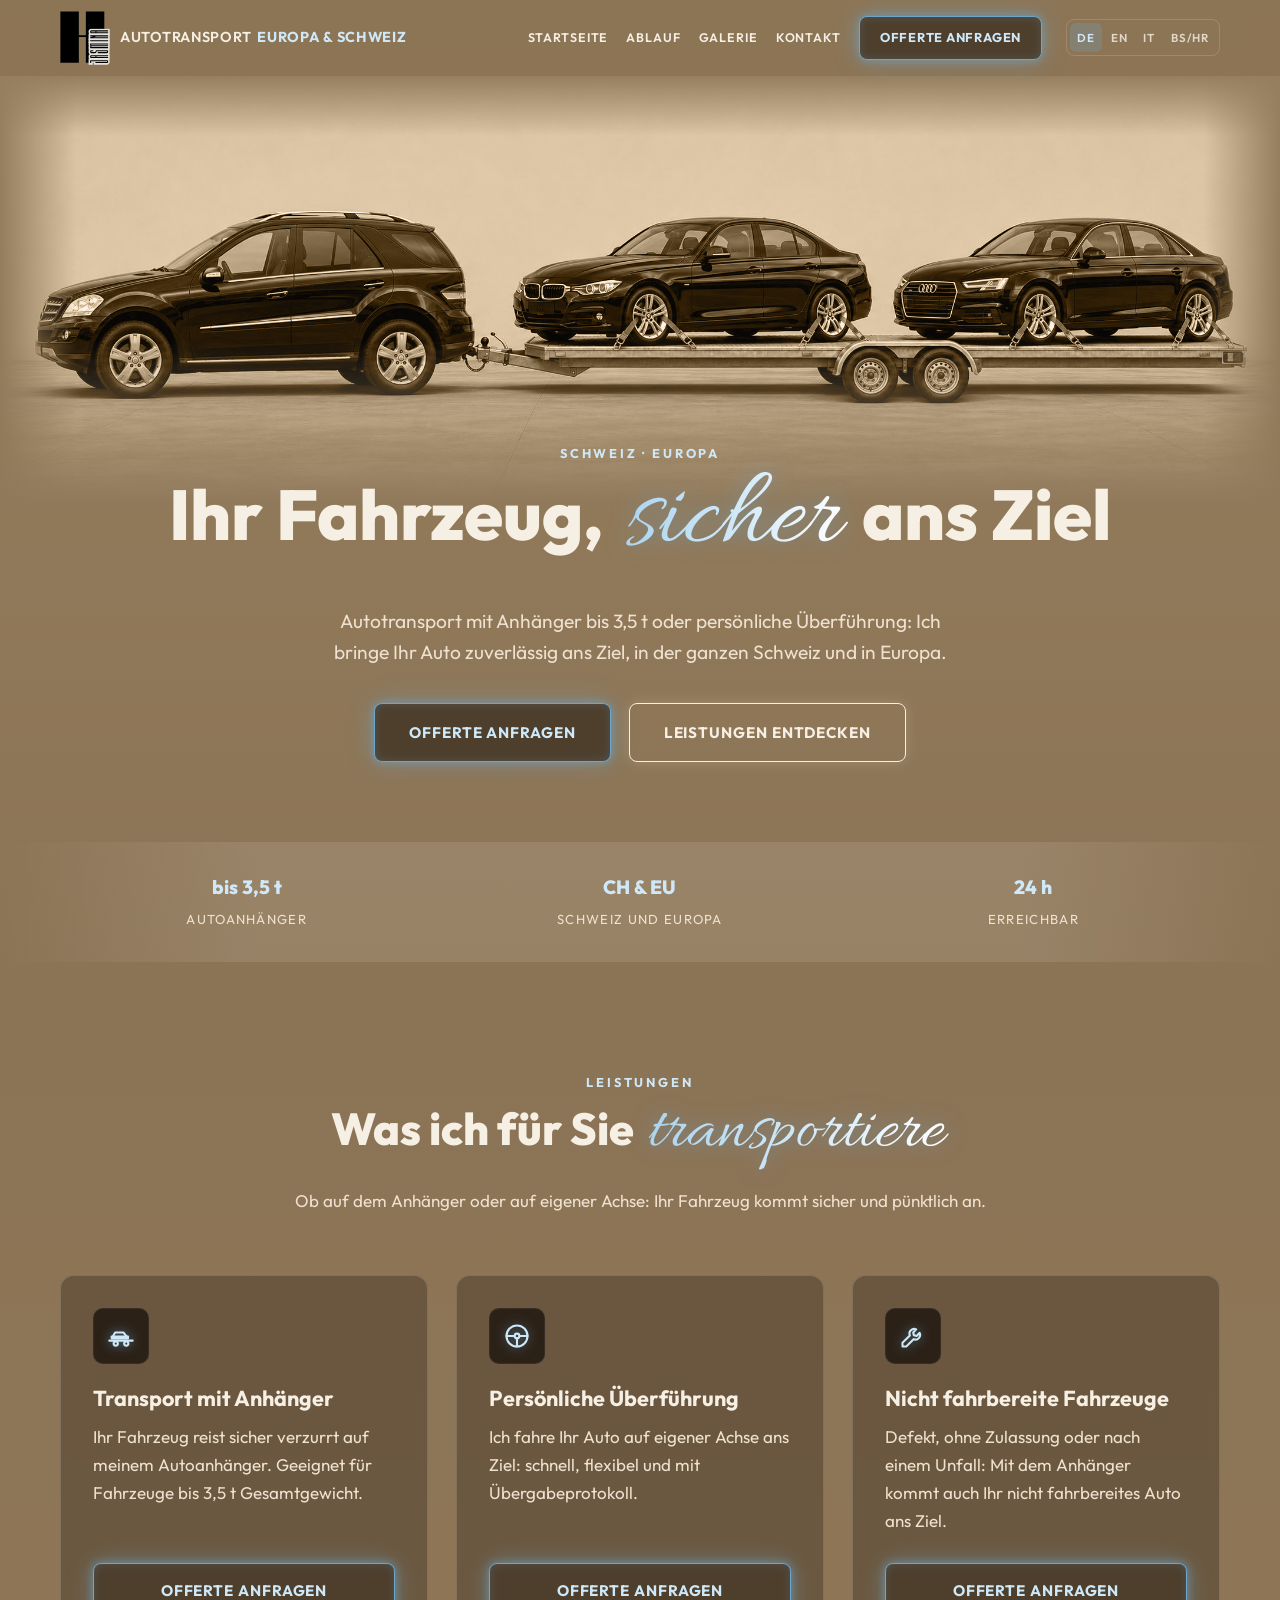
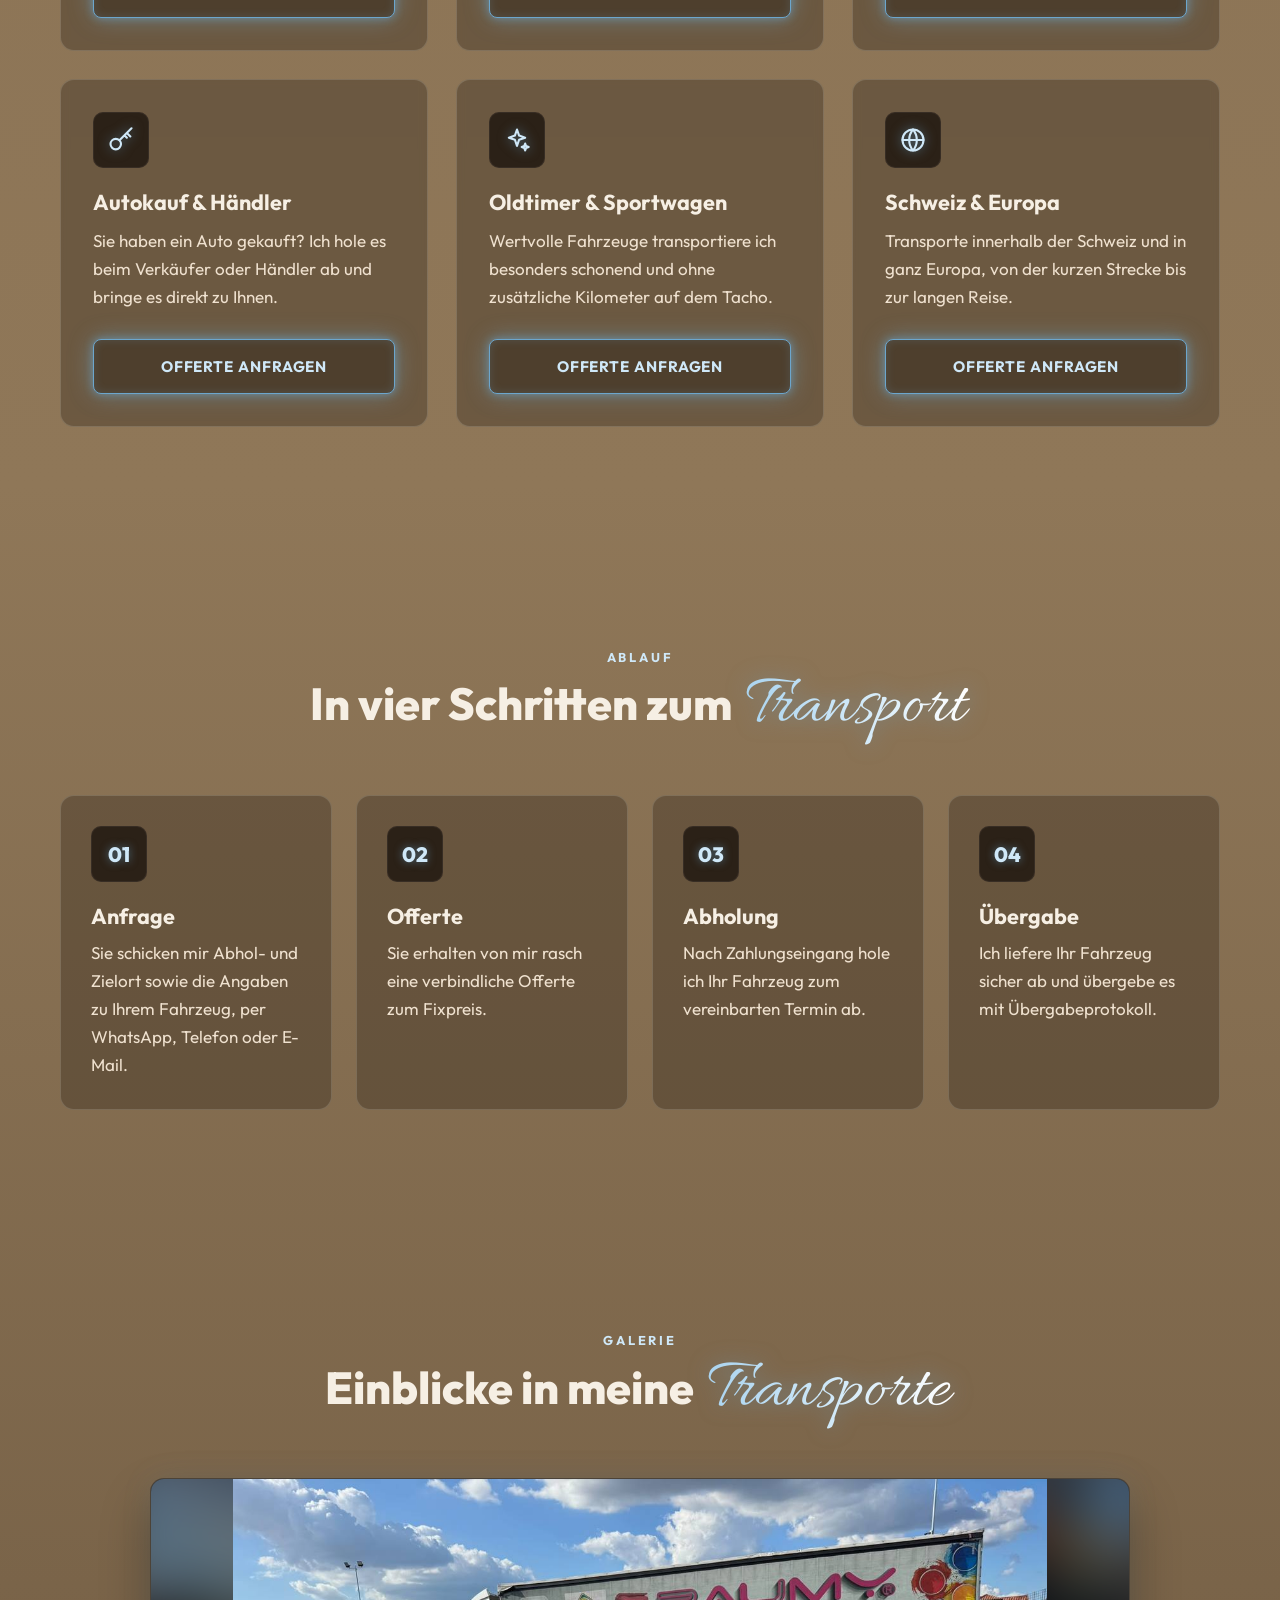
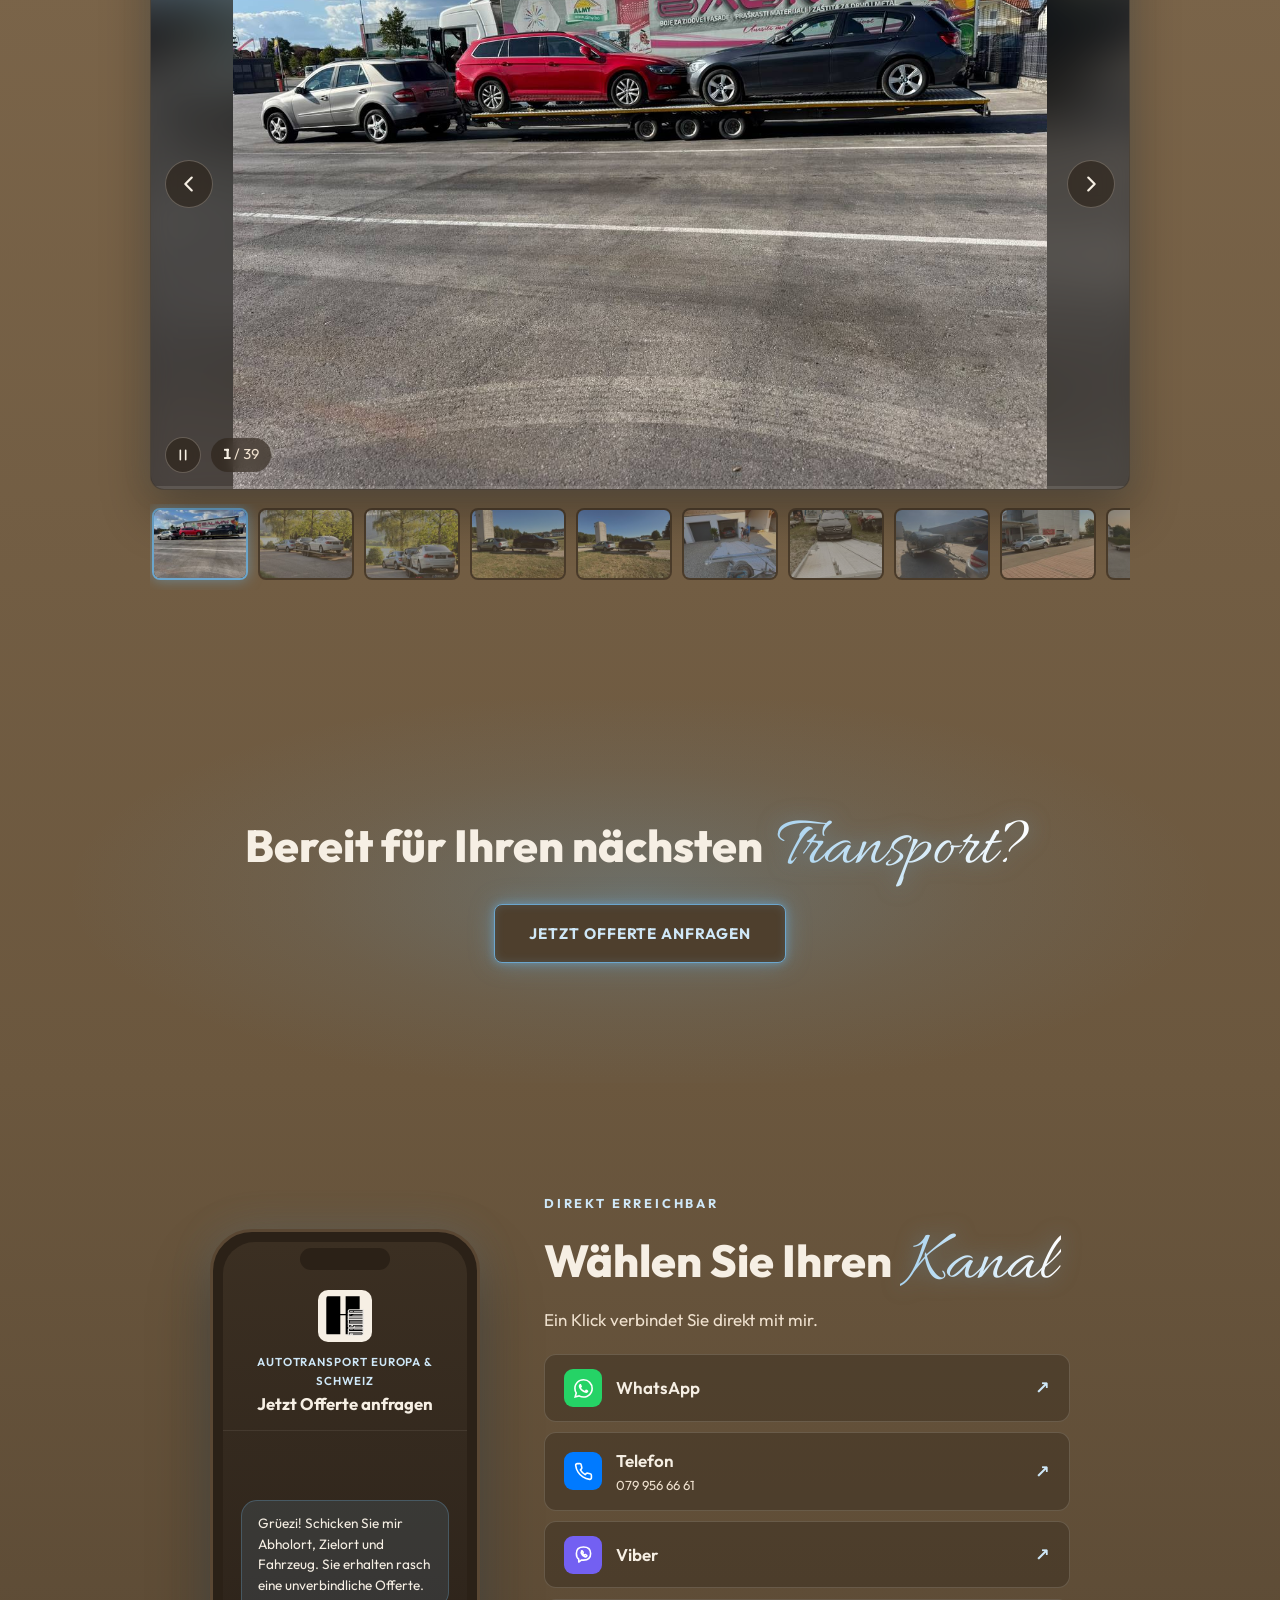
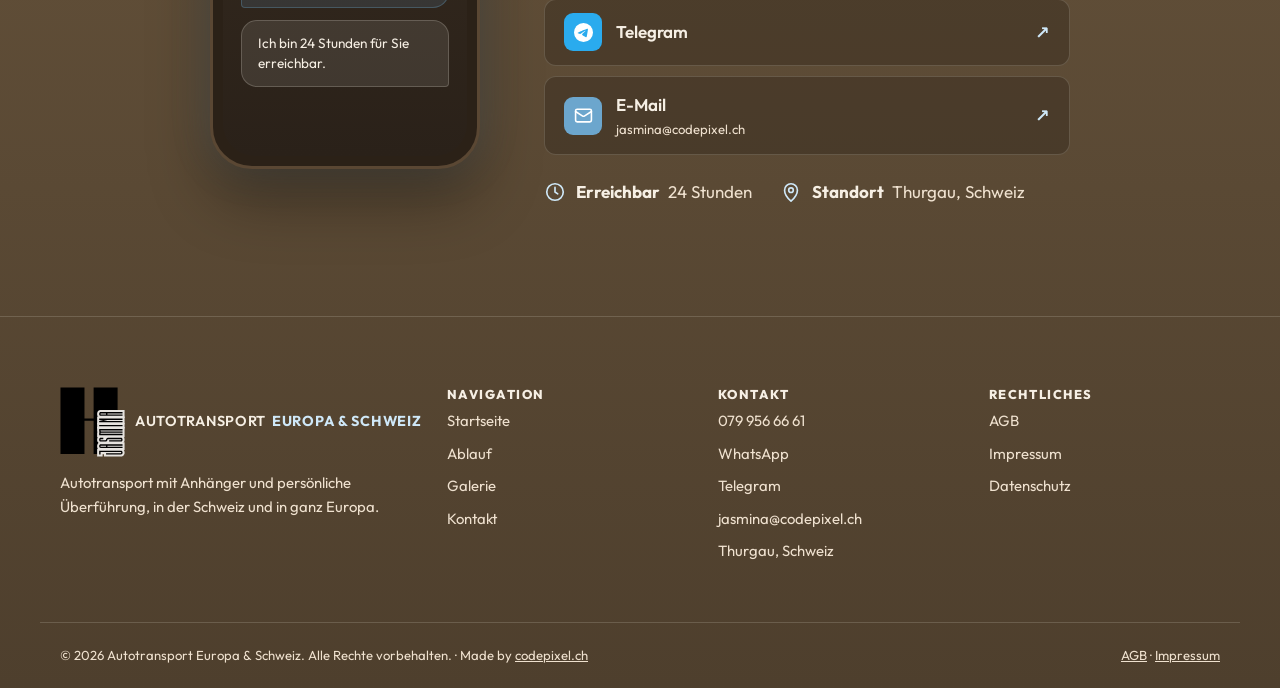
==== commit 42b4b89e: "Mehrsprachig: Englisch, Italienisch, Bosnisch/Kroatisch mit Sprachwahl - Eigene Seiten /en/, /it/, /" ====
--- a/public/index.html
+++ b/public/index.html
@@ -9,6 +9,12 @@
   <meta name="description" content="Autotransport mit Anhänger bis 3,5 t oder persönliche Überführung auf eigener Achse. In der ganzen Schweiz und in Europa, 24 Stunden erreichbar. Jetzt Offerte anfragen.">
   <link rel="canonical" href="https://www.autotransport-europa.ch/">
   <meta name="robots" content="index, follow">
+  <link rel="alternate" hreflang="de" href="https://www.autotransport-europa.ch/">
+  <link rel="alternate" hreflang="en" href="https://www.autotransport-europa.ch/en/">
+  <link rel="alternate" hreflang="it" href="https://www.autotransport-europa.ch/it/">
+  <link rel="alternate" hreflang="bs" href="https://www.autotransport-europa.ch/bs/">
+  <link rel="alternate" hreflang="hr" href="https://www.autotransport-europa.ch/bs/">
+  <link rel="alternate" hreflang="x-default" href="https://www.autotransport-europa.ch/">
   <meta name="theme-color" content="#8b7355">
 
   <!-- Vorschau bei WhatsApp, Facebook, LinkedIn -->
@@ -73,6 +79,12 @@
       <a href="#galerie">Galerie</a>
       <a href="#kontakt">Kontakt</a>
       <a href="#kontakt" class="btn btn-glow btn-sm nav-cta">Offerte anfragen</a>
+      <div class="lang-switch" aria-label="Sprache">
+        <a href="/" hreflang="de" lang="de" aria-current="page">DE</a>
+        <a href="/en/" hreflang="en" lang="en">EN</a>
+        <a href="/it/" hreflang="it" lang="it">IT</a>
+        <a href="/bs/" hreflang="bs" lang="bs">BS/HR</a>
+      </div>
     </nav>
     <button class="nav-toggle" aria-label="Menü öffnen" aria-expanded="false" aria-controls="main-nav">
       <span></span><span></span><span></span>
--- a/public/css/style.css
+++ b/public/css/style.css
@@ -65,10 +65,11 @@
 .header-inner { display: flex; align-items: center; justify-content: space-between; height: 76px; }
 .logo { display: flex; align-items: center; gap: 10px; text-decoration: none; }
 .logo-mark { display: block; width: auto; height: 54px; }
-.logo-text { text-transform: uppercase; letter-spacing: .08em; font-size: .95rem; font-weight: 600; }
+.logo-text { text-transform: uppercase; letter-spacing: .05em; font-size: .9rem; font-weight: 600; }
 .logo-text strong { color: var(--accent-text); margin-left: 2px; }
-.main-nav { display: flex; align-items: center; gap: 28px; }
-.main-nav a:not(.btn) { text-decoration: none; text-transform: uppercase; letter-spacing: .1em; font-size: .8rem; font-weight: 600; }
+.main-nav { display: flex; align-items: center; gap: 18px; margin-left: 24px; }
+.main-nav a, .logo-text { white-space: nowrap; }
+.main-nav a:not(.btn) { text-decoration: none; text-transform: uppercase; letter-spacing: .07em; font-size: .78rem; font-weight: 600; }
 .main-nav a:not(.btn):hover { color: var(--accent-text); }
 .nav-toggle { display: none; background: none; border: 0; width: 44px; height: 44px; cursor: pointer; padding: 10px; }
 .nav-toggle span { display: block; height: 2px; background: var(--offwhite); margin: 6px 0; transition: .3s; }
@@ -220,7 +221,7 @@
 @media (max-width: 960px) {
   .hero { padding-top: 120px; }
   .contact-layout { flex-direction: column; gap: 40px; }
-  .tiles, .steps, .usp-grid, .footer-grid { grid-template-columns: repeat(2, 1fr); }
+  .tiles, .steps, .footer-grid { grid-template-columns: repeat(2, 1fr); }
   .nav-toggle { display: block; }
   .main-nav { position: fixed; inset: 76px 0 auto; flex-direction: column; gap: 0; background: var(--bg); padding: 10px 20px 24px; box-shadow: 0 20px 30px rgba(0,0,0,.2); transform: translateY(-120%); transition: transform .3s; visibility: hidden; }
   .main-nav.open { transform: none; visibility: visible; }
@@ -247,3 +248,24 @@
   .logo-text { font-size: .74rem; letter-spacing: .05em; line-height: 1.3; }
   .site-header .btn-outline.btn-sm { display: none; }
 }
+
+/* Sprachwahl */
+.lang-switch { display: flex; gap: 2px; margin-left: 6px; padding: 3px; border: 1px solid var(--line); border-radius: 8px; }
+.lang-switch a { text-decoration: none; font-size: .72rem !important; font-weight: 700; letter-spacing: .06em; padding: 5px 7px; border-radius: 6px; opacity: .8; }
+.lang-switch a[aria-current] { background: rgba(108,166,205,.25); color: var(--accent-light); opacity: 1; }
+@media (max-width: 960px) {
+  .lang-switch { margin: 18px 0 0; border: 0; padding: 0; gap: 8px; }
+  .lang-switch a { border: 1px solid var(--line) !important; width: auto !important; padding: 8px 12px !important; }
+}
+@media (max-width: 1180px) {
+  .nav-toggle { display: block; }
+  .main-nav { position: fixed; inset: 76px 0 auto; flex-direction: column; align-items: stretch; gap: 0; margin-left: 0; background: var(--bg); padding: 10px 20px 24px; box-shadow: 0 20px 30px rgba(0,0,0,.2); transform: translateY(-120%); transition: transform .3s; visibility: hidden; }
+  .main-nav.open { transform: none; visibility: visible; }
+  .main-nav a:not(.btn) { padding: 14px 0; width: 100%; border-bottom: 1px solid var(--line); }
+  .nav-cta { margin-top: 18px; align-self: center; }
+  .lang-switch { justify-content: center; margin: 18px 0 0; border: 0; padding: 0; gap: 8px; }
+  .lang-switch a { border: 1px solid var(--line) !important; padding: 8px 12px !important; }
+  .nav-toggle[aria-expanded=true] span:nth-child(1) { transform: translateY(8px) rotate(45deg); }
+  .nav-toggle[aria-expanded=true] span:nth-child(2) { opacity: 0; }
+  .nav-toggle[aria-expanded=true] span:nth-child(3) { transform: translateY(-8px) rotate(-45deg); }
+}
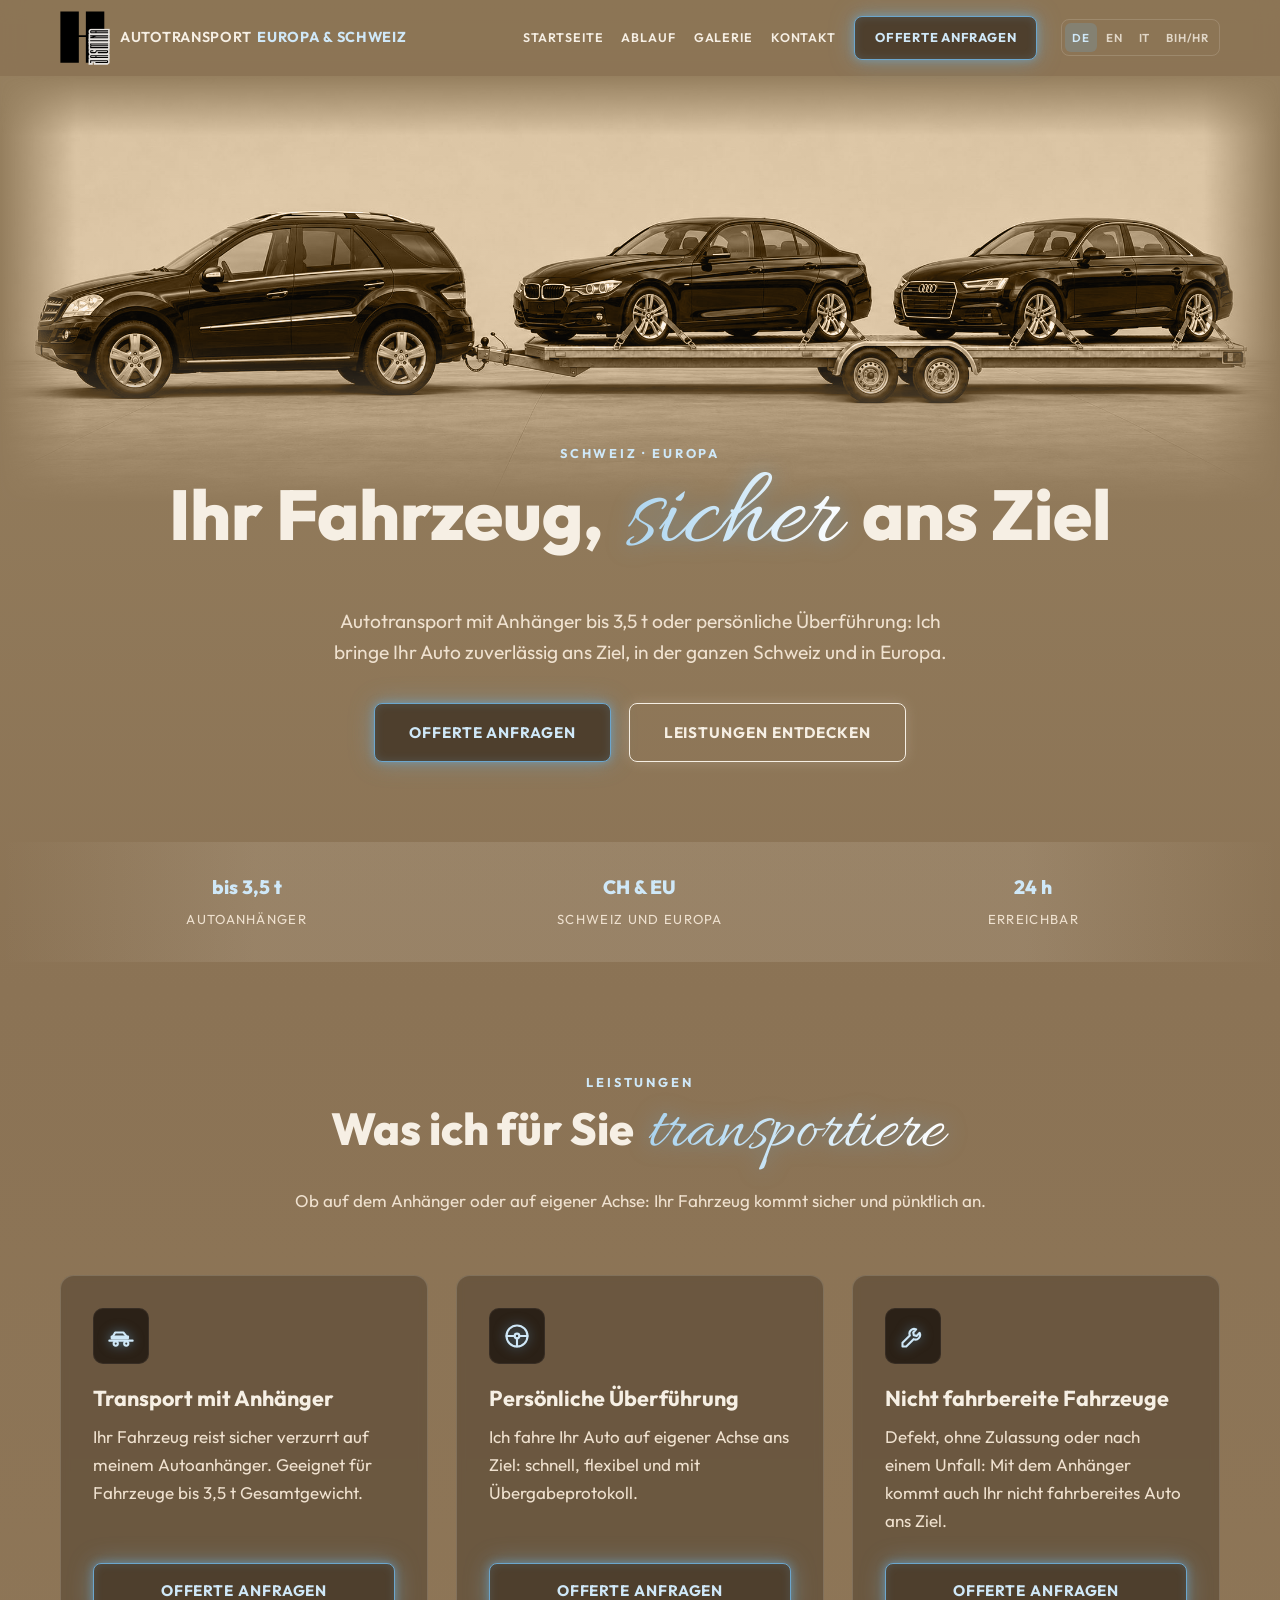
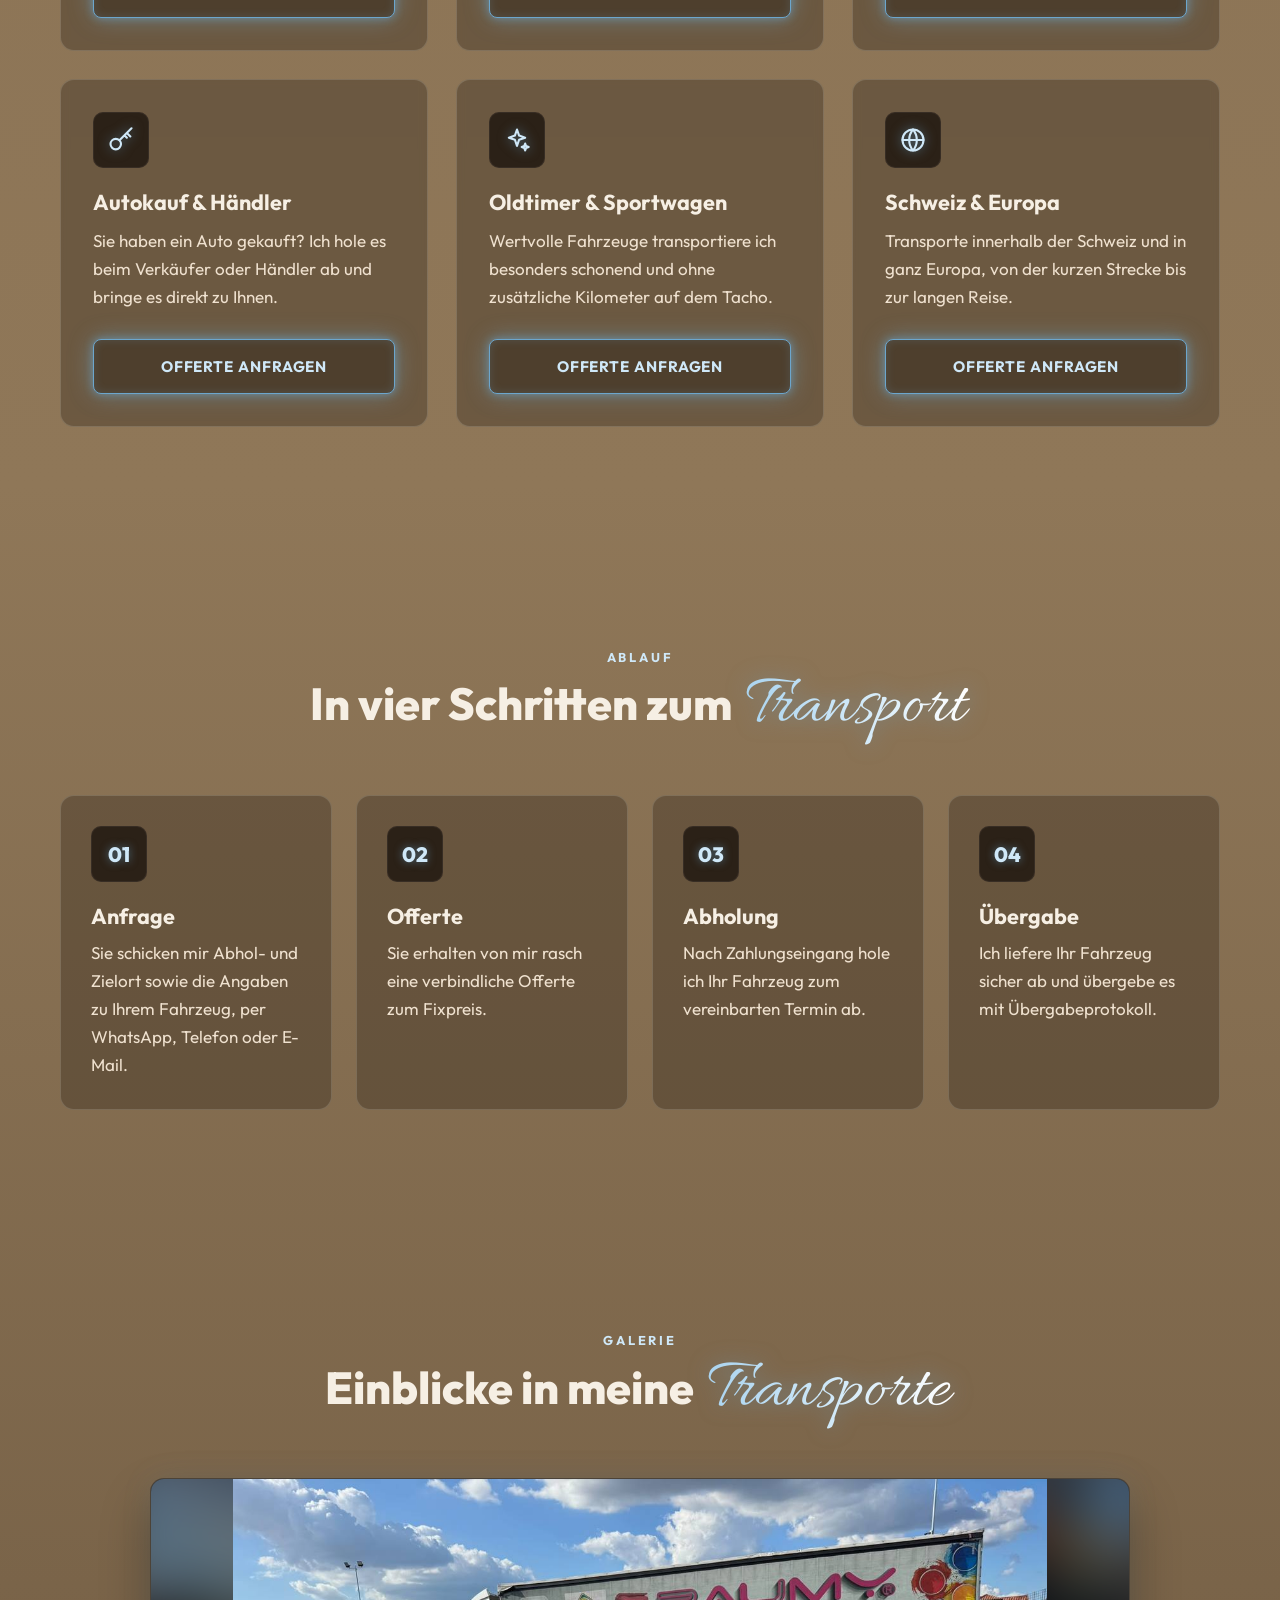
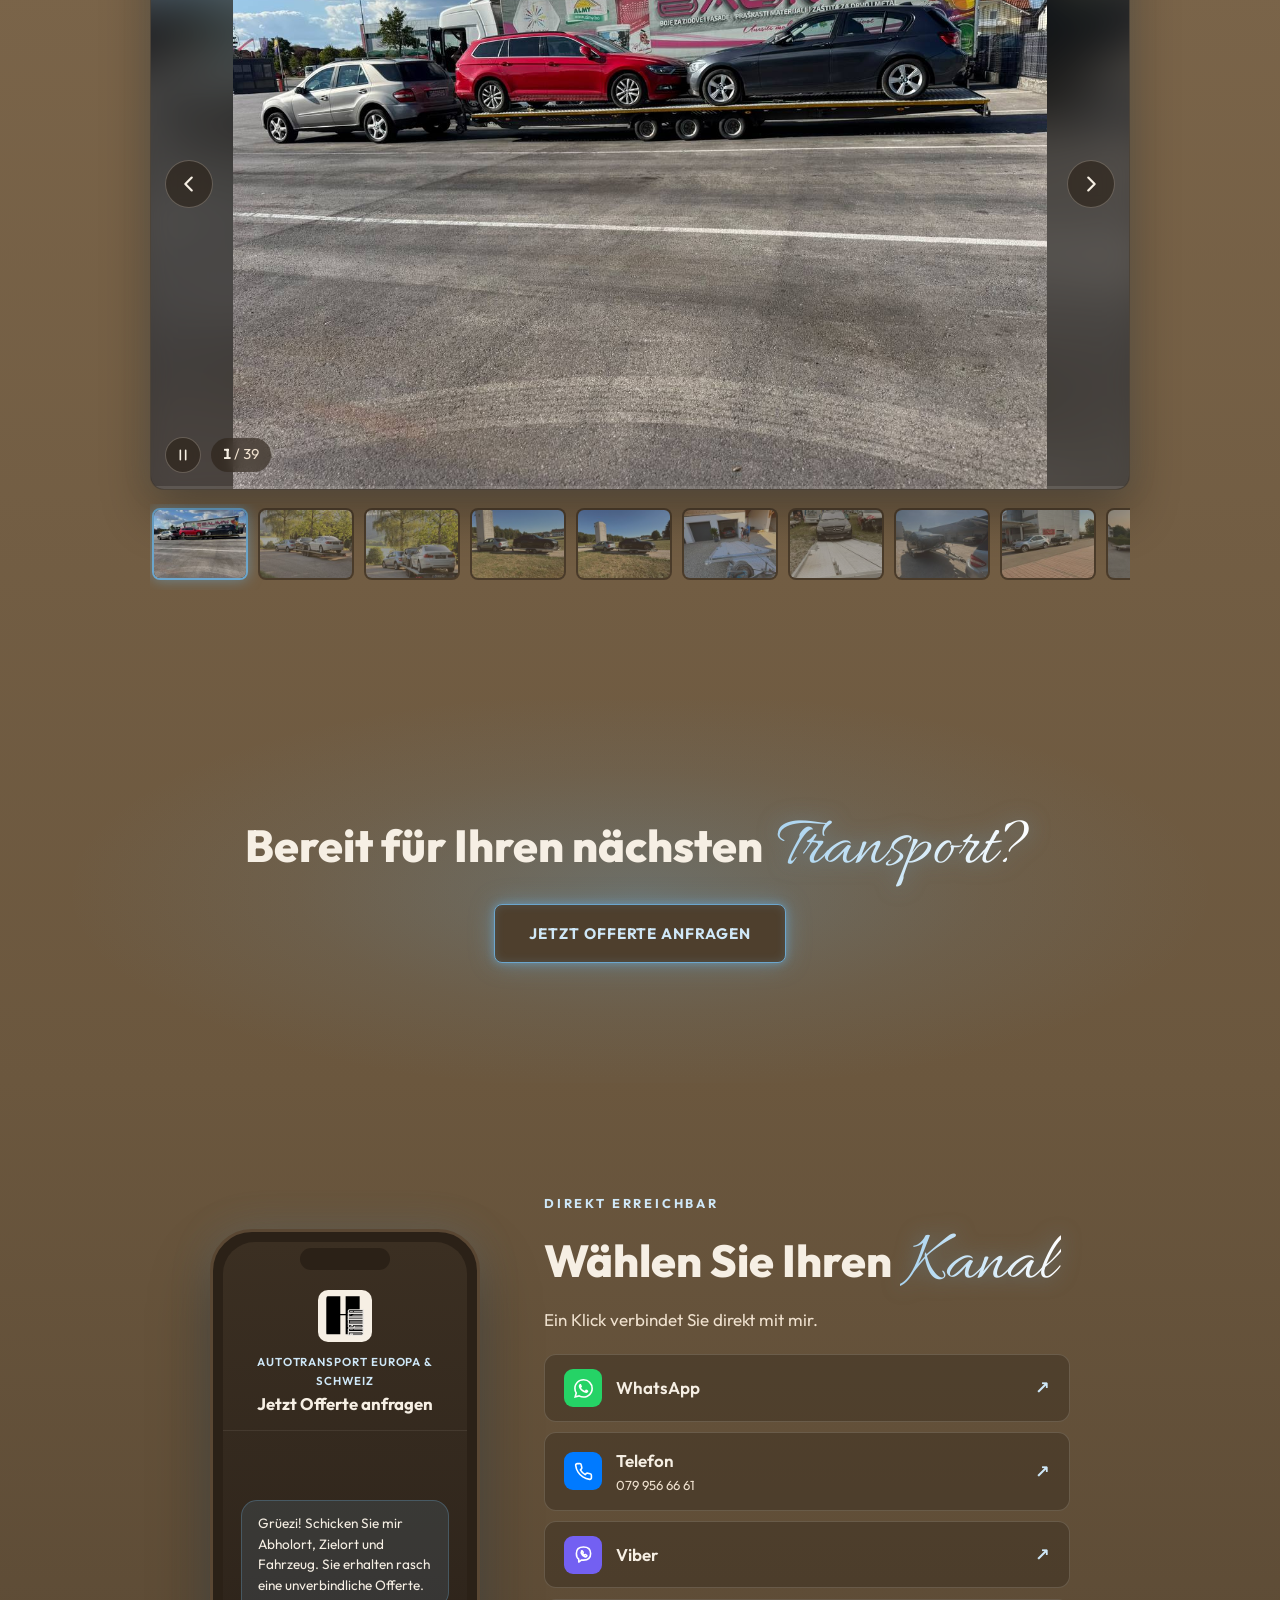
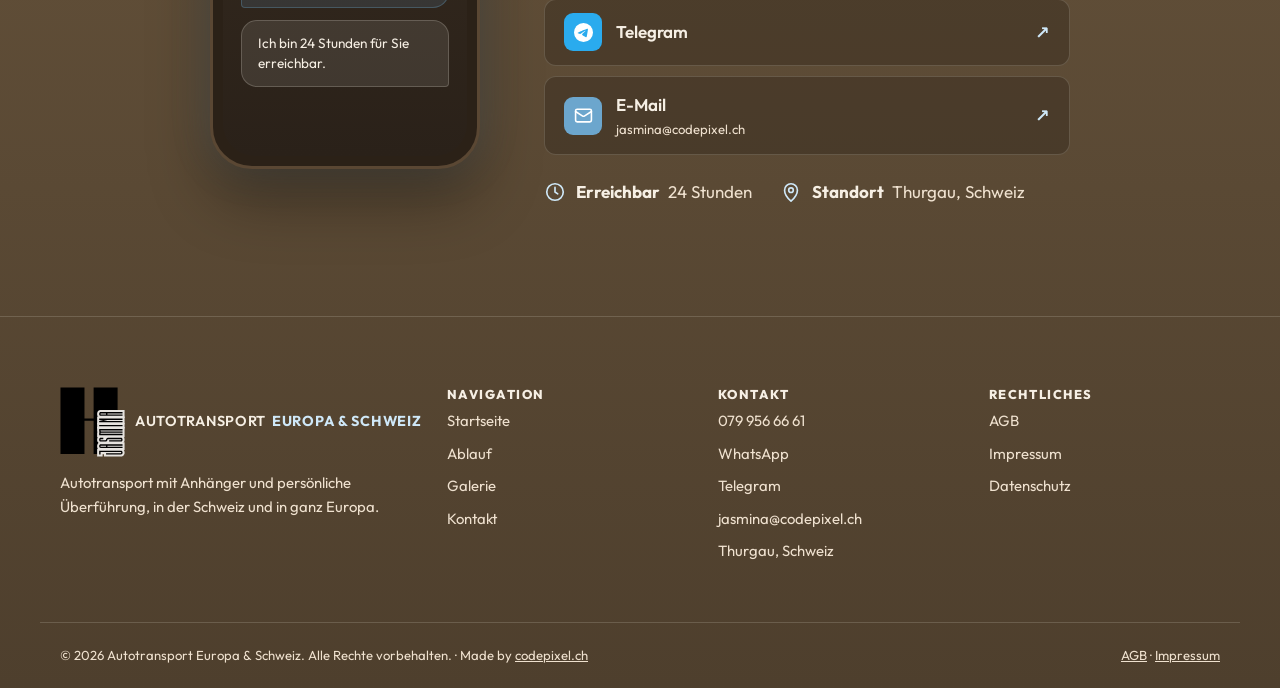
==== commit ebbe639f: "Sprachwahl: BIH/HR statt BS/HR Co-Authored-By: Claude Opus 5.5 <noreply@anthropic.com> Claude-Sessio" ====
--- a/public/index.html
+++ b/public/index.html
@@ -83,7 +83,7 @@
         <a href="/" hreflang="de" lang="de" aria-current="page">DE</a>
         <a href="/en/" hreflang="en" lang="en">EN</a>
         <a href="/it/" hreflang="it" lang="it">IT</a>
-        <a href="/bs/" hreflang="bs" lang="bs">BS/HR</a>
+        <a href="/bs/" hreflang="bs" lang="bs">BIH/HR</a>
       </div>
     </nav>
     <button class="nav-toggle" aria-label="Menü öffnen" aria-expanded="false" aria-controls="main-nav">
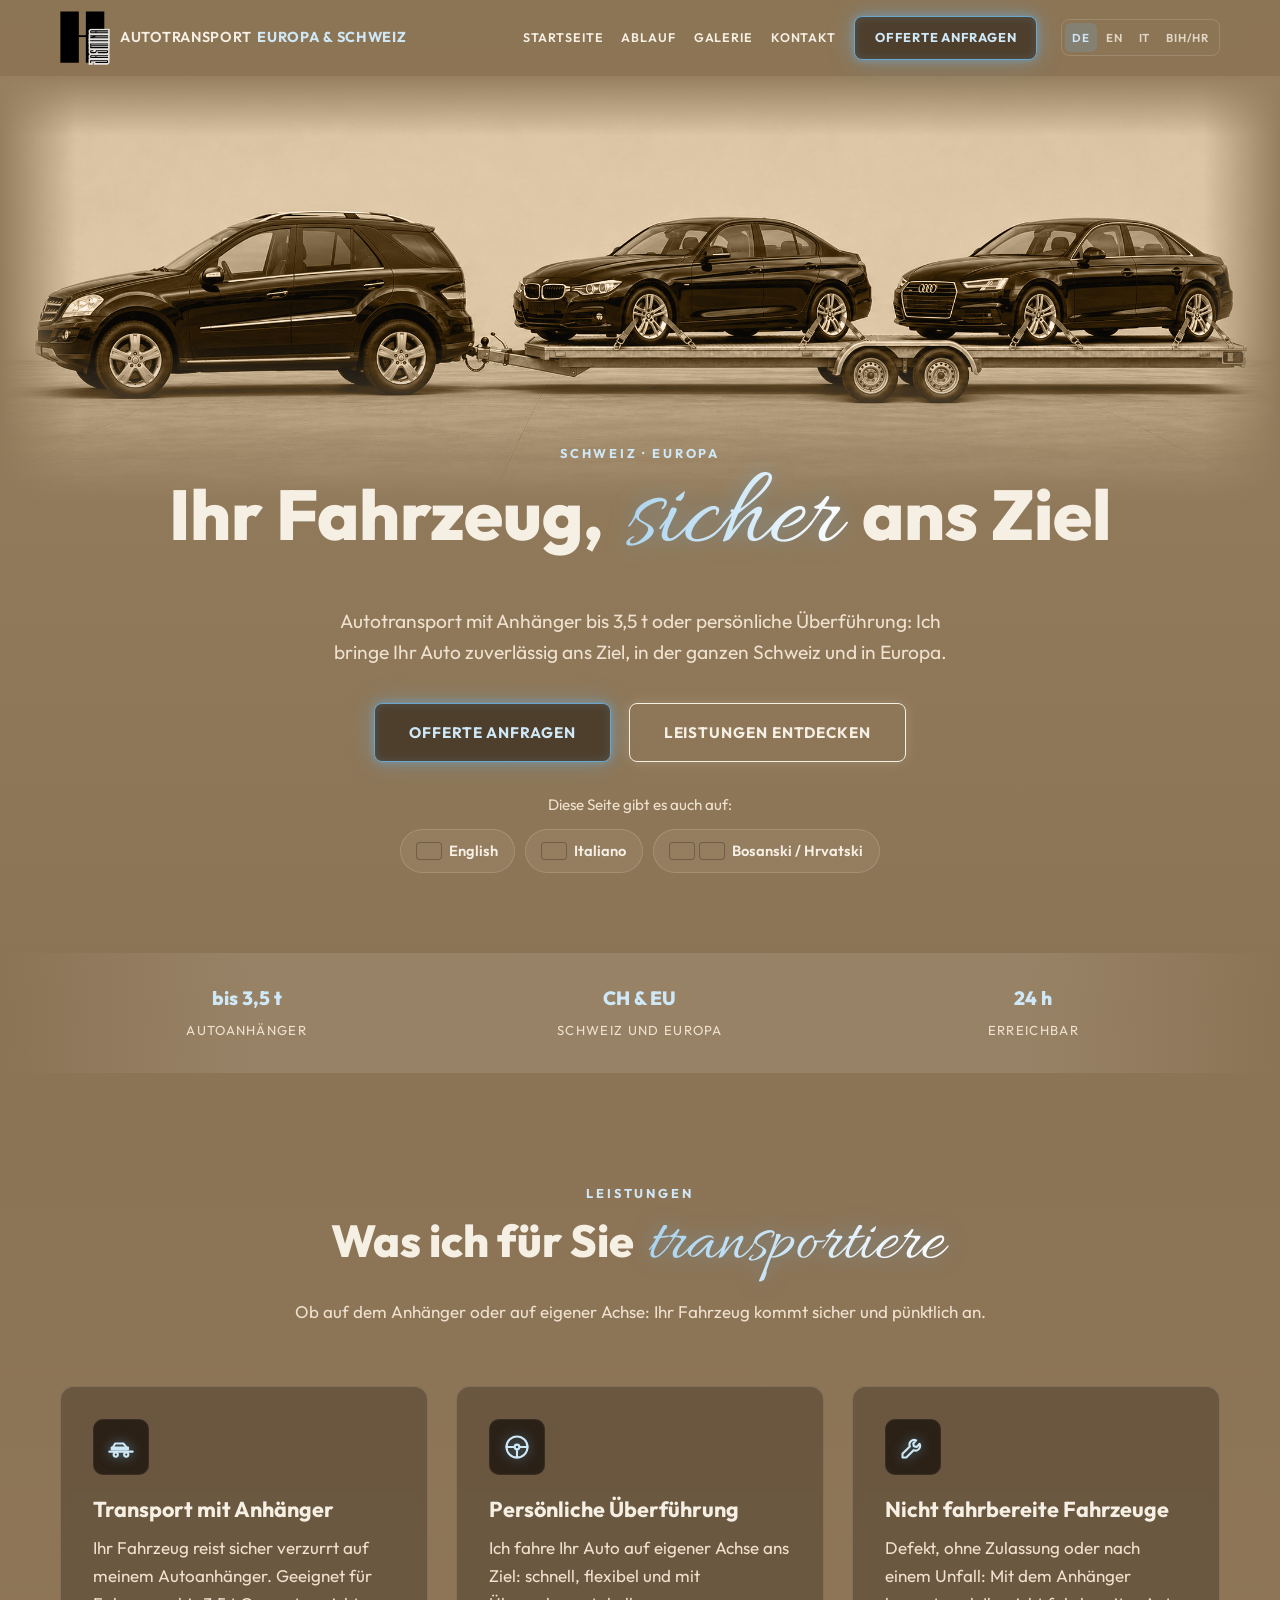
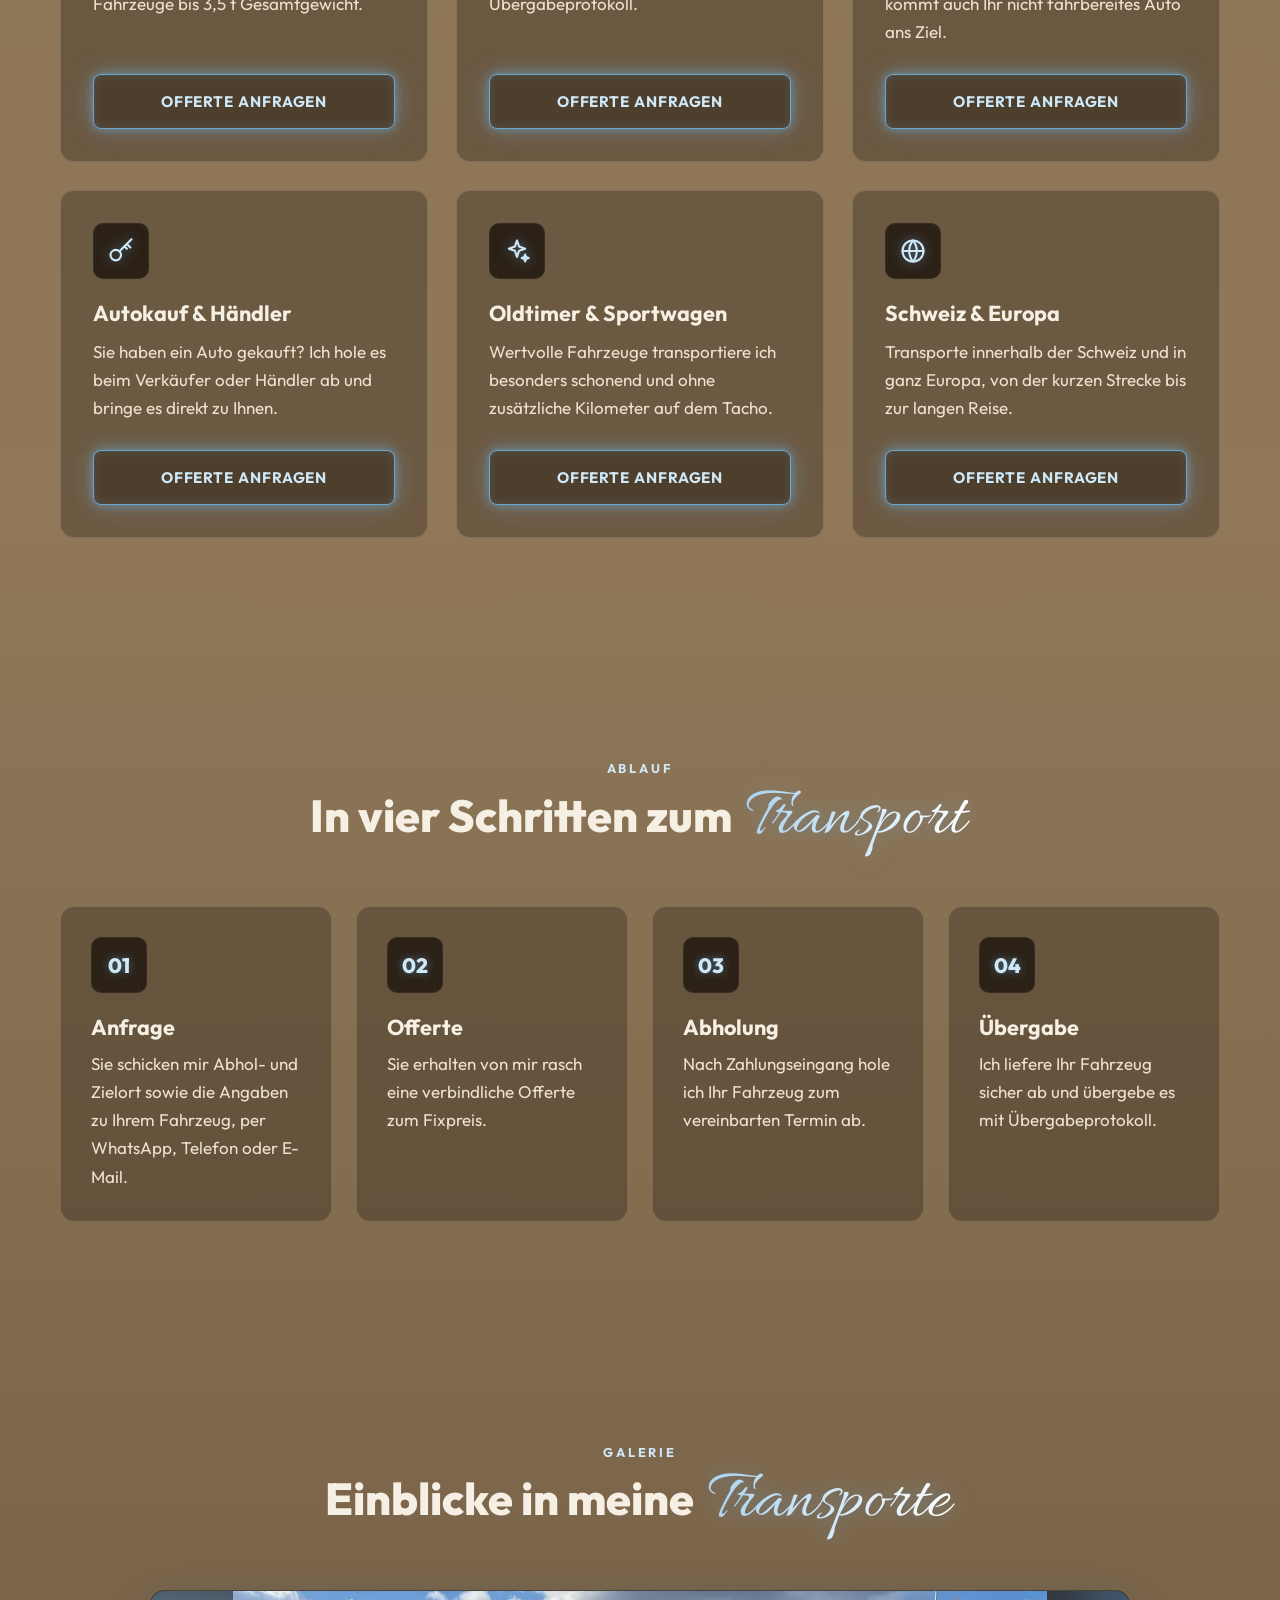
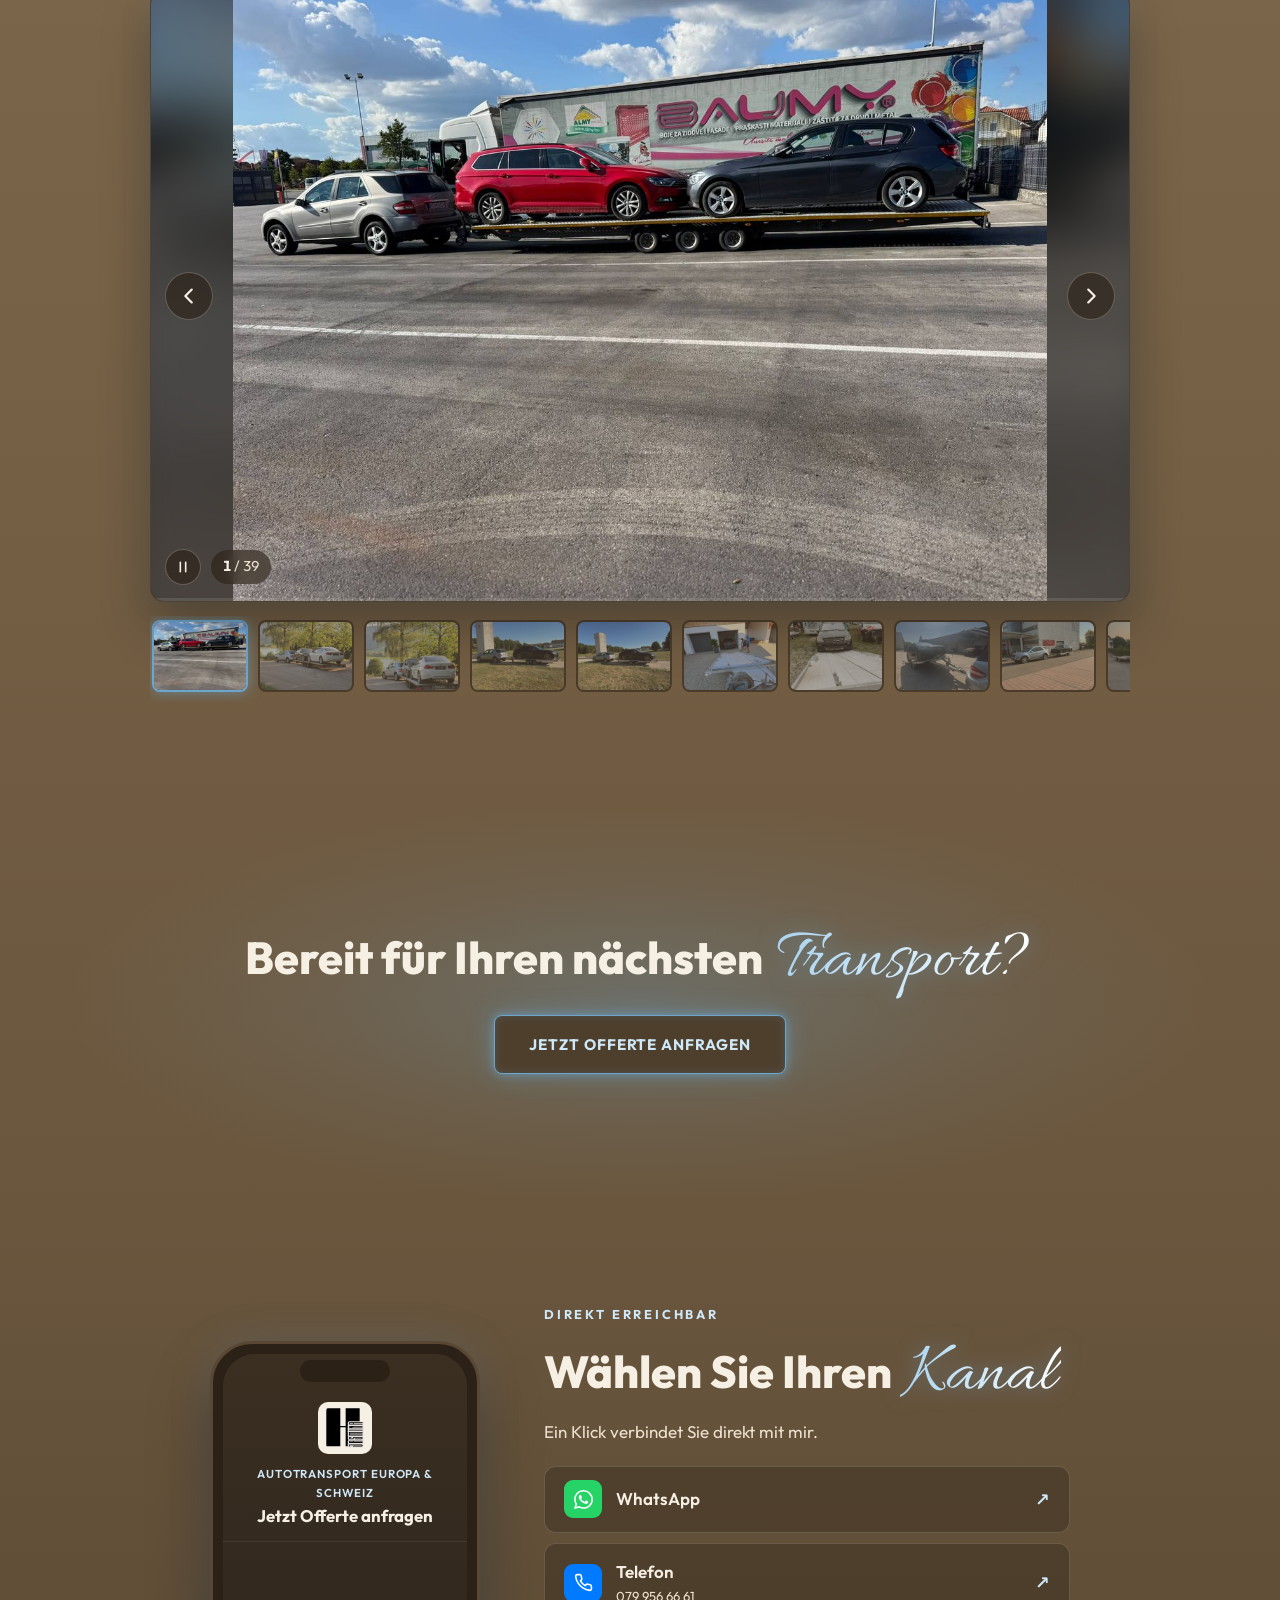
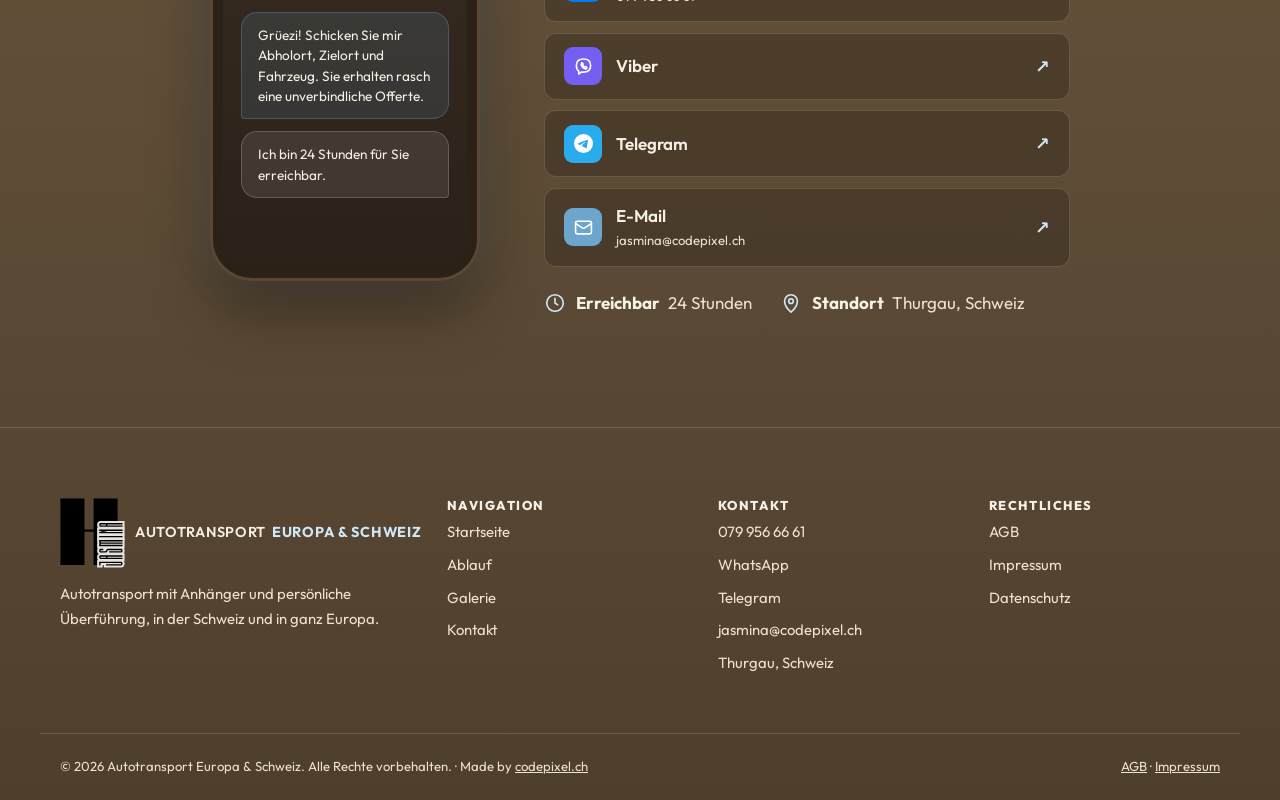
==== commit 27a04a99: "Startseite: Hinweis auf andere Sprachen mit Flaggen Co-Authored-By: Claude Opus 5.5 <noreply@anthrop" ====
--- a/public/index.html
+++ b/public/index.html
@@ -107,6 +107,14 @@
       <a href="#kontakt" class="btn btn-glow">Offerte anfragen</a>
       <a href="#leistungen" class="btn btn-outline">Leistungen entdecken</a>
     </div>
+    <nav class="lang-hint" aria-label="Weitere Sprachen">
+      <p>Diese Seite gibt es auch auf:</p>
+      <div class="lang-hint-links">
+        <a href="/en/" hreflang="en" lang="en" data-l="en"><img src="/img/flags/gb.svg" alt="" width="24" height="16">English</a>
+        <a href="/it/" hreflang="it" lang="it" data-l="it"><img src="/img/flags/it.svg" alt="" width="24" height="16">Italiano</a>
+        <a href="/bs/" hreflang="bs" lang="bs" data-l="bs"><img src="/img/flags/ba.svg" alt="" width="24" height="16"><img src="/img/flags/hr.svg" alt="" width="24" height="16">Bosanski / Hrvatski</a>
+      </div>
+    </nav>
   </div>
 </section>
 
@@ -358,14 +366,14 @@
     </div>
     <div>
       <h4>Rechtliches</h4>
-      <a href="agb.html">AGB</a>
-      <a href="impressum.html">Impressum</a>
-      <a href="impressum.html#datenschutz">Datenschutz</a>
+      <a href="/agb">AGB</a>
+      <a href="/impressum">Impressum</a>
+      <a href="/impressum#datenschutz">Datenschutz</a>
     </div>
   </div>
   <div class="container footer-bottom">
     <span>© <span id="year">2026</span> Autotransport Europa &amp; Schweiz. Alle Rechte vorbehalten. · Made by <a href="https://www.codepixel.ch" target="_blank" rel="noopener">codepixel.ch</a></span>
-    <span><a href="agb.html">AGB</a> · <a href="impressum.html">Impressum</a></span>
+    <span><a href="/agb">AGB</a> · <a href="/impressum">Impressum</a></span>
   </div>
 </footer>
 
--- a/public/css/style.css
+++ b/public/css/style.css
@@ -269,3 +269,12 @@
   .nav-toggle[aria-expanded=true] span:nth-child(2) { opacity: 0; }
   .nav-toggle[aria-expanded=true] span:nth-child(3) { transform: translateY(-8px) rotate(-45deg); }
 }
+
+/* Hinweis auf andere Sprachen (unter dem Hero) */
+.lang-hint { margin-top: 30px; }
+.lang-hint p { margin: 0 0 12px; font-size: .95rem; color: var(--muted); }
+.lang-hint-links { display: flex; flex-wrap: wrap; justify-content: center; gap: 10px; }
+.lang-hint-links a { display: inline-flex; align-items: center; gap: 8px; padding: 9px 16px; border: 1px solid var(--line); border-radius: 999px; background: var(--surface); color: var(--offwhite); text-decoration: none; font-weight: 600; font-size: .92rem; transition: .25s; }
+.lang-hint-links a:hover { border-color: var(--accent); box-shadow: 0 0 12px var(--glow); color: var(--accent-light); }
+.lang-hint-links img { width: 24px; height: 16px; object-fit: cover; border-radius: 3px; box-shadow: 0 0 0 1px rgba(0,0,0,.25); }
+.lang-hint-links img + img { margin-left: -2px; }
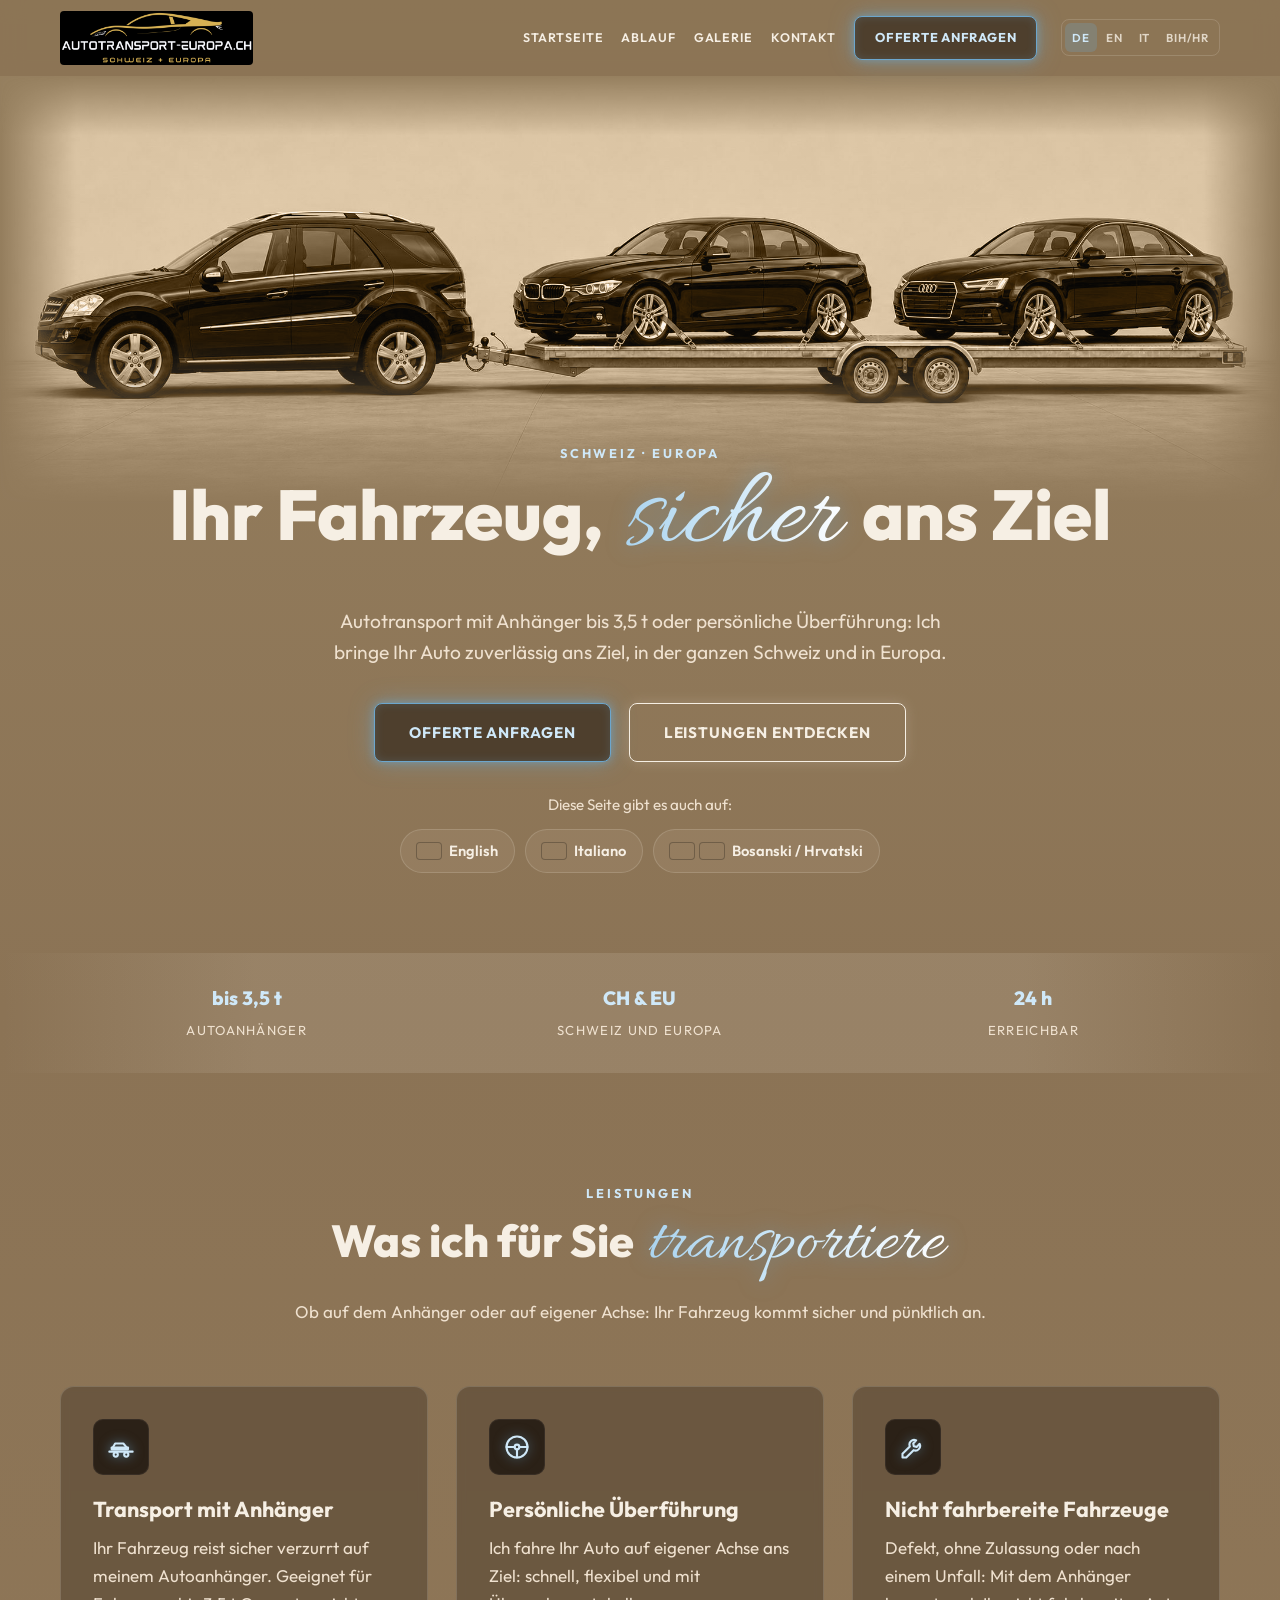
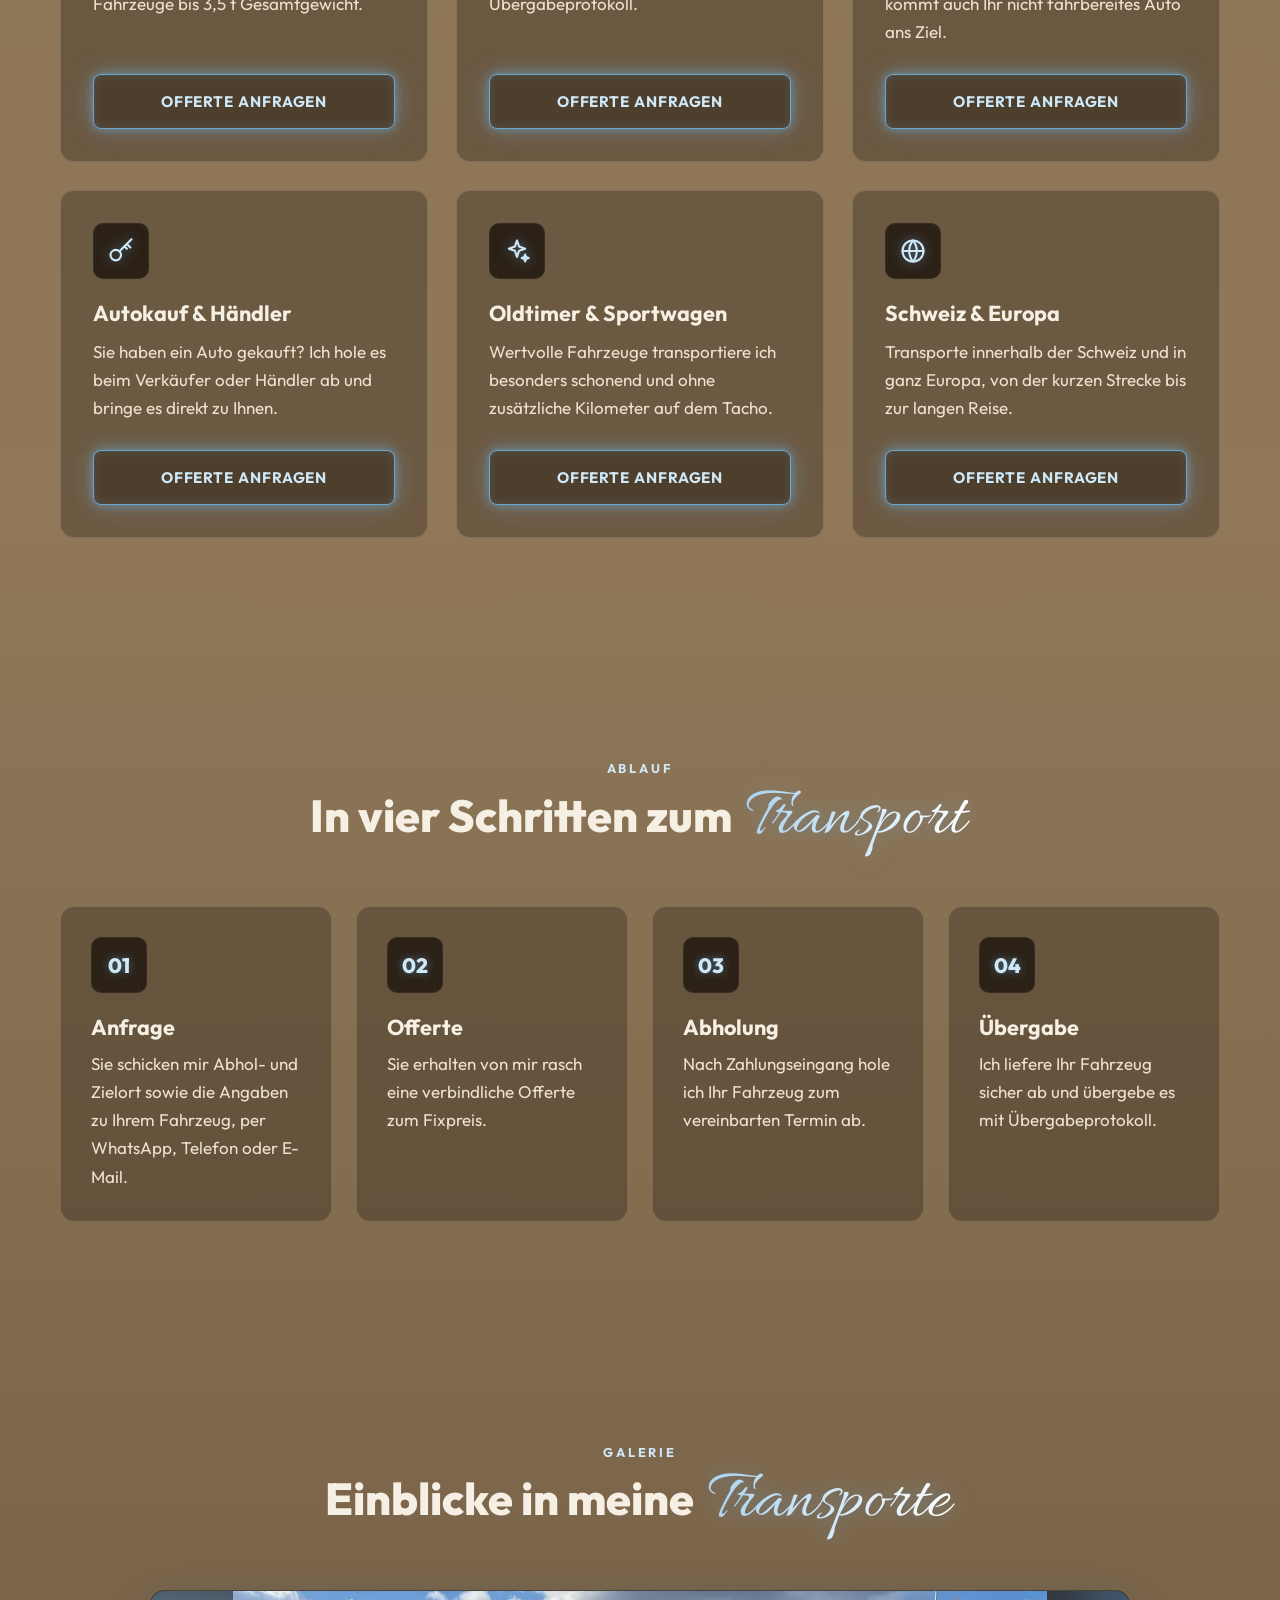
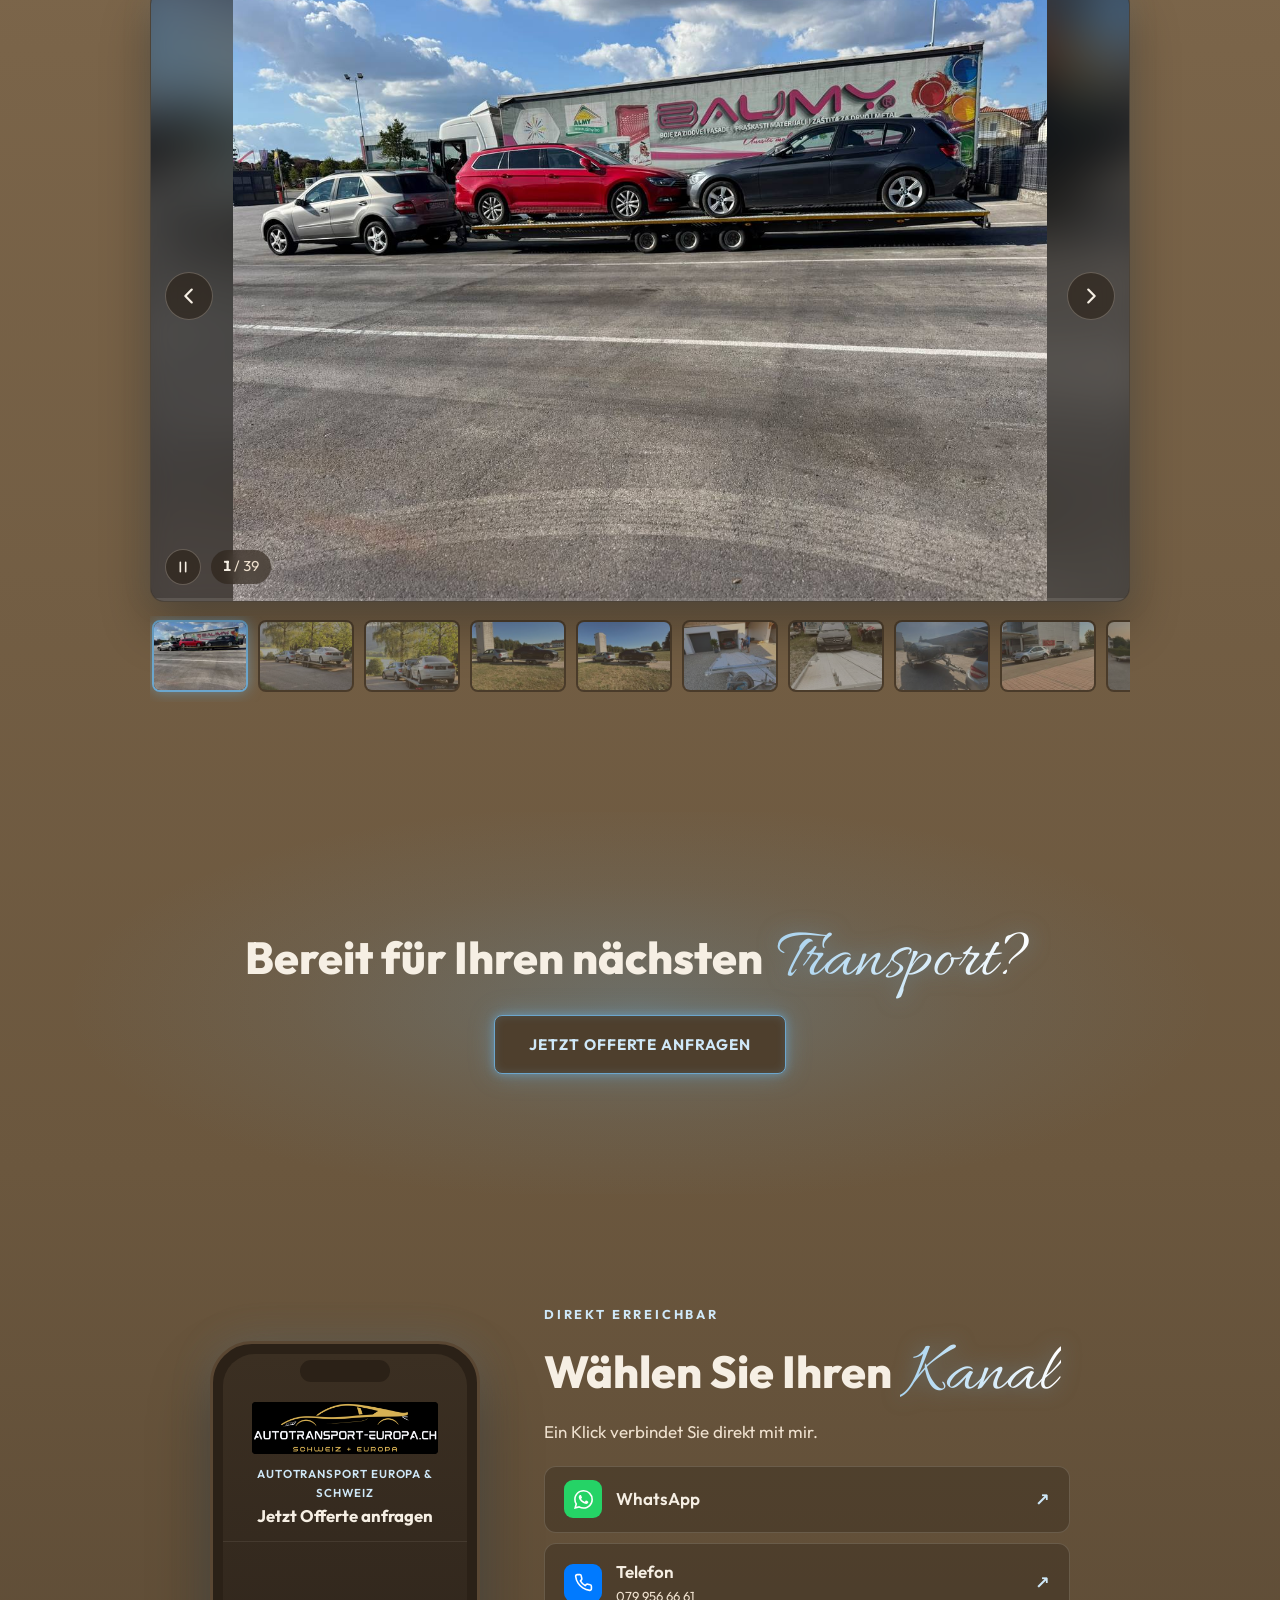
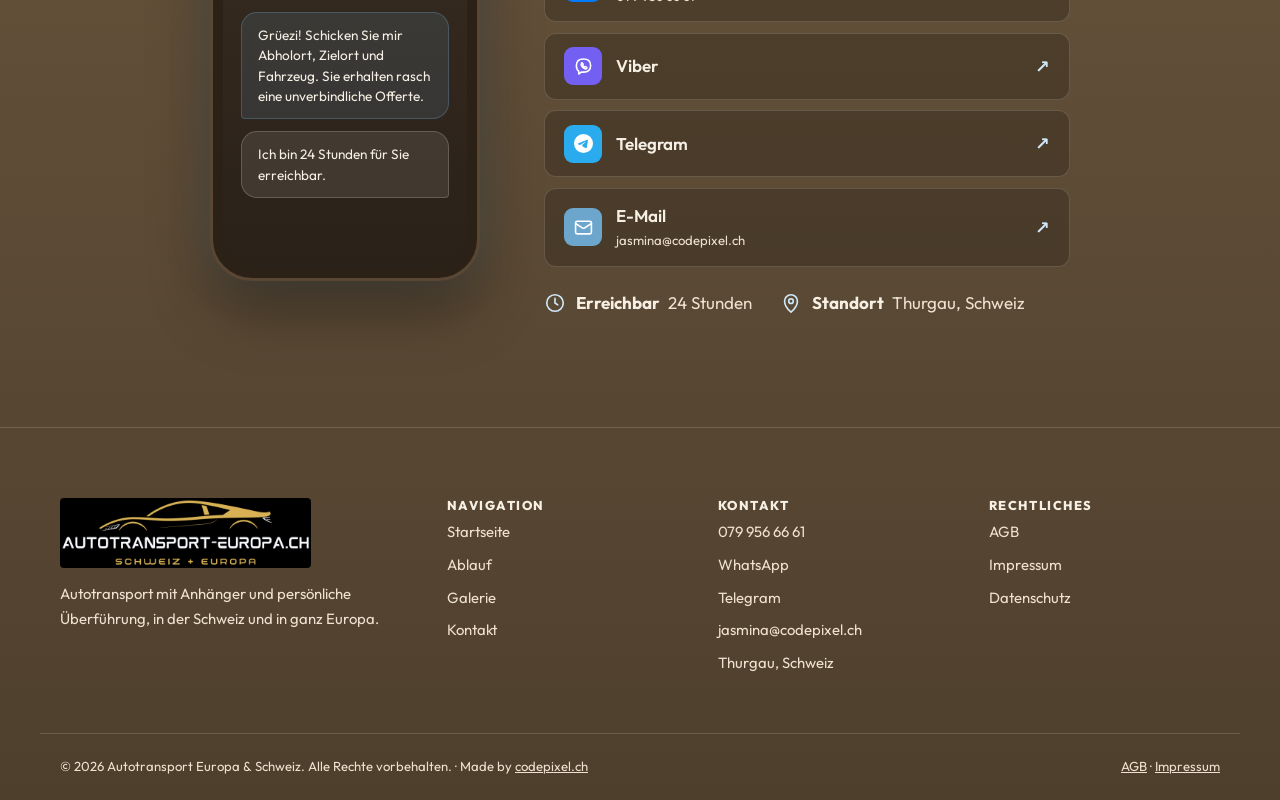
==== commit 4e12ab5e: "Replace site branding with new Autotransport Europa car logo across languages and icons" ====
--- a/public/index.html
+++ b/public/index.html
@@ -27,12 +27,12 @@
   <meta property="og:image" content="https://www.autotransport-europa.ch/img/og-image.jpg">
   <meta name="twitter:card" content="summary_large_image">
 
-  <link rel="icon" type="image/png" href="img/favicon.png">
-  <link rel="apple-touch-icon" href="img/apple-touch-icon.png">
+  <link rel="icon" type="image/svg+xml" href="img/favicon.svg?v=20261115">
+  <link rel="apple-touch-icon" href="img/apple-touch-icon.png?v=20261115">
   <link rel="preload" as="image" href="img/hero.jpg">
   <link rel="preload" as="font" type="font/woff2" href="fonts/outfit-700.woff2" crossorigin>
   <link rel="preload" as="font" type="font/woff2" href="fonts/script.woff2" crossorigin>
-  <link rel="stylesheet" href="css/style.css">
+  <link rel="stylesheet" href="css/style.css?v=20261115">
 
   <!-- Strukturierte Daten für Google -->
   <script type="application/ld+json">
@@ -43,7 +43,7 @@
     "name": "Autotransport Europa & Schweiz",
     "description": "Autotransport mit Anhänger bis 3,5 t und Fahrzeugüberführung in der Schweiz und in ganz Europa.",
     "url": "https://www.autotransport-europa.ch/",
-    "logo": "https://www.autotransport-europa.ch/img/logo.png",
+    "logo": "https://www.autotransport-europa.ch/img/logo.png?v=20261115",
     "image": "https://www.autotransport-europa.ch/img/hero.jpg",
     "telephone": "+41 79 956 66 61",
     "email": "jasmina@codepixel.ch",
@@ -70,8 +70,8 @@
 <header class="site-header" id="top">
   <div class="container header-inner">
     <a href="#top" class="logo" aria-label="Autotransport Europa &amp; Schweiz, zur Startseite">
-      <img src="img/logo.svg" alt="" class="logo-mark" width="38" height="41">
-      <span class="logo-text">Autotransport <strong>Europa &amp; Schweiz</strong></span>
+      <img src="img/logo.svg?v=20261115" alt="Autotransport Europa – Schweiz + Europa" class="logo-mark" width="1360" height="380">
+
     </a>
     <nav class="main-nav" id="main-nav" aria-label="Hauptnavigation">
       <a href="#top">Startseite</a>
@@ -311,7 +311,7 @@
     <div class="phone-mockup" aria-hidden="true">
       <div class="phone-screen">
         <div class="phone-header">
-          <img src="img/logo.svg" alt="" class="phone-logo" width="38" height="41">
+          <img src="img/logo.svg?v=20261115" alt="Autotransport Europa – Schweiz + Europa" class="phone-logo" width="1360" height="380">
           <p>Autotransport Europa &amp; Schweiz</p>
           <h3>Jetzt Offerte anfragen</h3>
         </div>
@@ -346,7 +346,7 @@
 <footer class="site-footer">
   <div class="container footer-grid">
     <div>
-      <a href="#top" class="logo"><img src="img/logo.svg" alt="" class="logo-mark" width="38" height="41"><span class="logo-text">Autotransport <strong>Europa &amp; Schweiz</strong></span></a>
+      <a href="#top" class="logo"><img src="img/logo.svg?v=20261115" alt="Autotransport Europa – Schweiz + Europa" class="logo-mark" width="1360" height="380"></a>
       <p>Autotransport mit Anhänger und persönliche Überführung, in der Schweiz und in ganz Europa.</p>
     </div>
     <div>
@@ -377,6 +377,6 @@
   </div>
 </footer>
 
-<script src="js/main.js" defer></script>
+<script src="js/main.js?v=20261112" defer></script>
 </body>
 </html>
--- a/public/css/style.css
+++ b/public/css/style.css
@@ -64,7 +64,7 @@
 .site-header.scrolled { box-shadow: 0 1px 0 var(--line), 0 6px 20px rgba(0,0,0,.15); }
 .header-inner { display: flex; align-items: center; justify-content: space-between; height: 76px; }
 .logo { display: flex; align-items: center; gap: 10px; text-decoration: none; }
-.logo-mark { display: block; width: auto; height: 54px; }
+.logo-mark { display: block; width: auto; height: 54px; border-radius: 4px; }
 .logo-text { text-transform: uppercase; letter-spacing: .05em; font-size: .9rem; font-weight: 600; }
 .logo-text strong { color: var(--accent-text); margin-left: 2px; }
 .main-nav { display: flex; align-items: center; gap: 18px; margin-left: 24px; }
@@ -170,7 +170,7 @@
 .phone-mockup::before { content: ""; position: absolute; top: 16px; left: 50%; transform: translateX(-50%); width: 90px; height: 22px; background: #2b2117; border-radius: 20px; z-index: 2; }
 .phone-screen { width: 100%; height: 100%; background: linear-gradient(180deg, #3b2f22 0%, #2a2119 100%); border-radius: 32px; overflow: hidden; display: flex; flex-direction: column; }
 .phone-header { padding: 48px 20px 16px; text-align: center; border-bottom: 1px solid rgba(246,239,228,.08); }
-.phone-logo { height: 52px; width: auto; margin: 0 auto 10px; background: var(--offwhite); padding: 6px 8px; border-radius: 10px; }
+.phone-logo { height: 52px; width: auto; margin: 0 auto 10px; background: #000; padding: 0; border-radius: 4px; }
 .phone-header p { color: var(--accent-light); font-size: .72rem; font-weight: 600; margin: 0; text-transform: uppercase; letter-spacing: .08em; }
 .phone-header h3 { color: var(--offwhite); font-size: 1.05rem; margin: 4px 0 0; }
 .phone-body { flex: 1; padding: 18px; display: flex; flex-direction: column; justify-content: center; gap: 12px; }
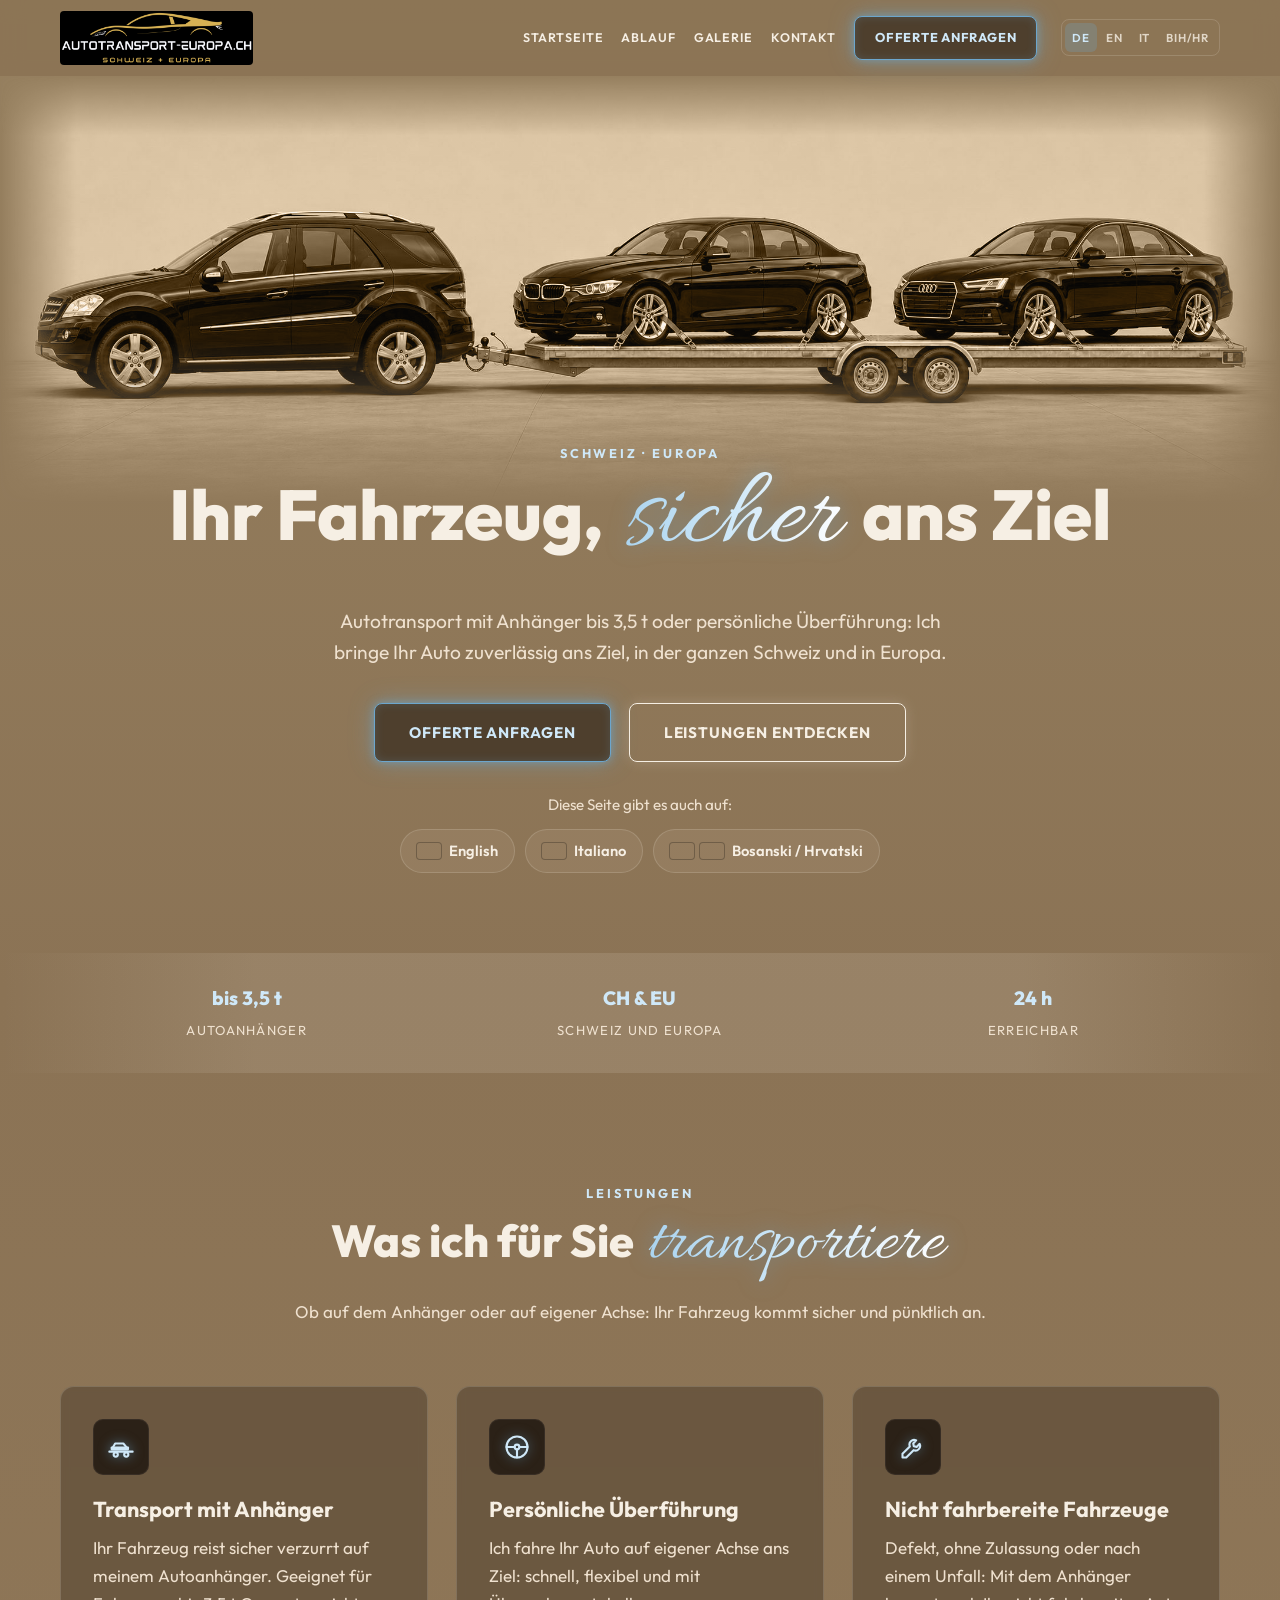
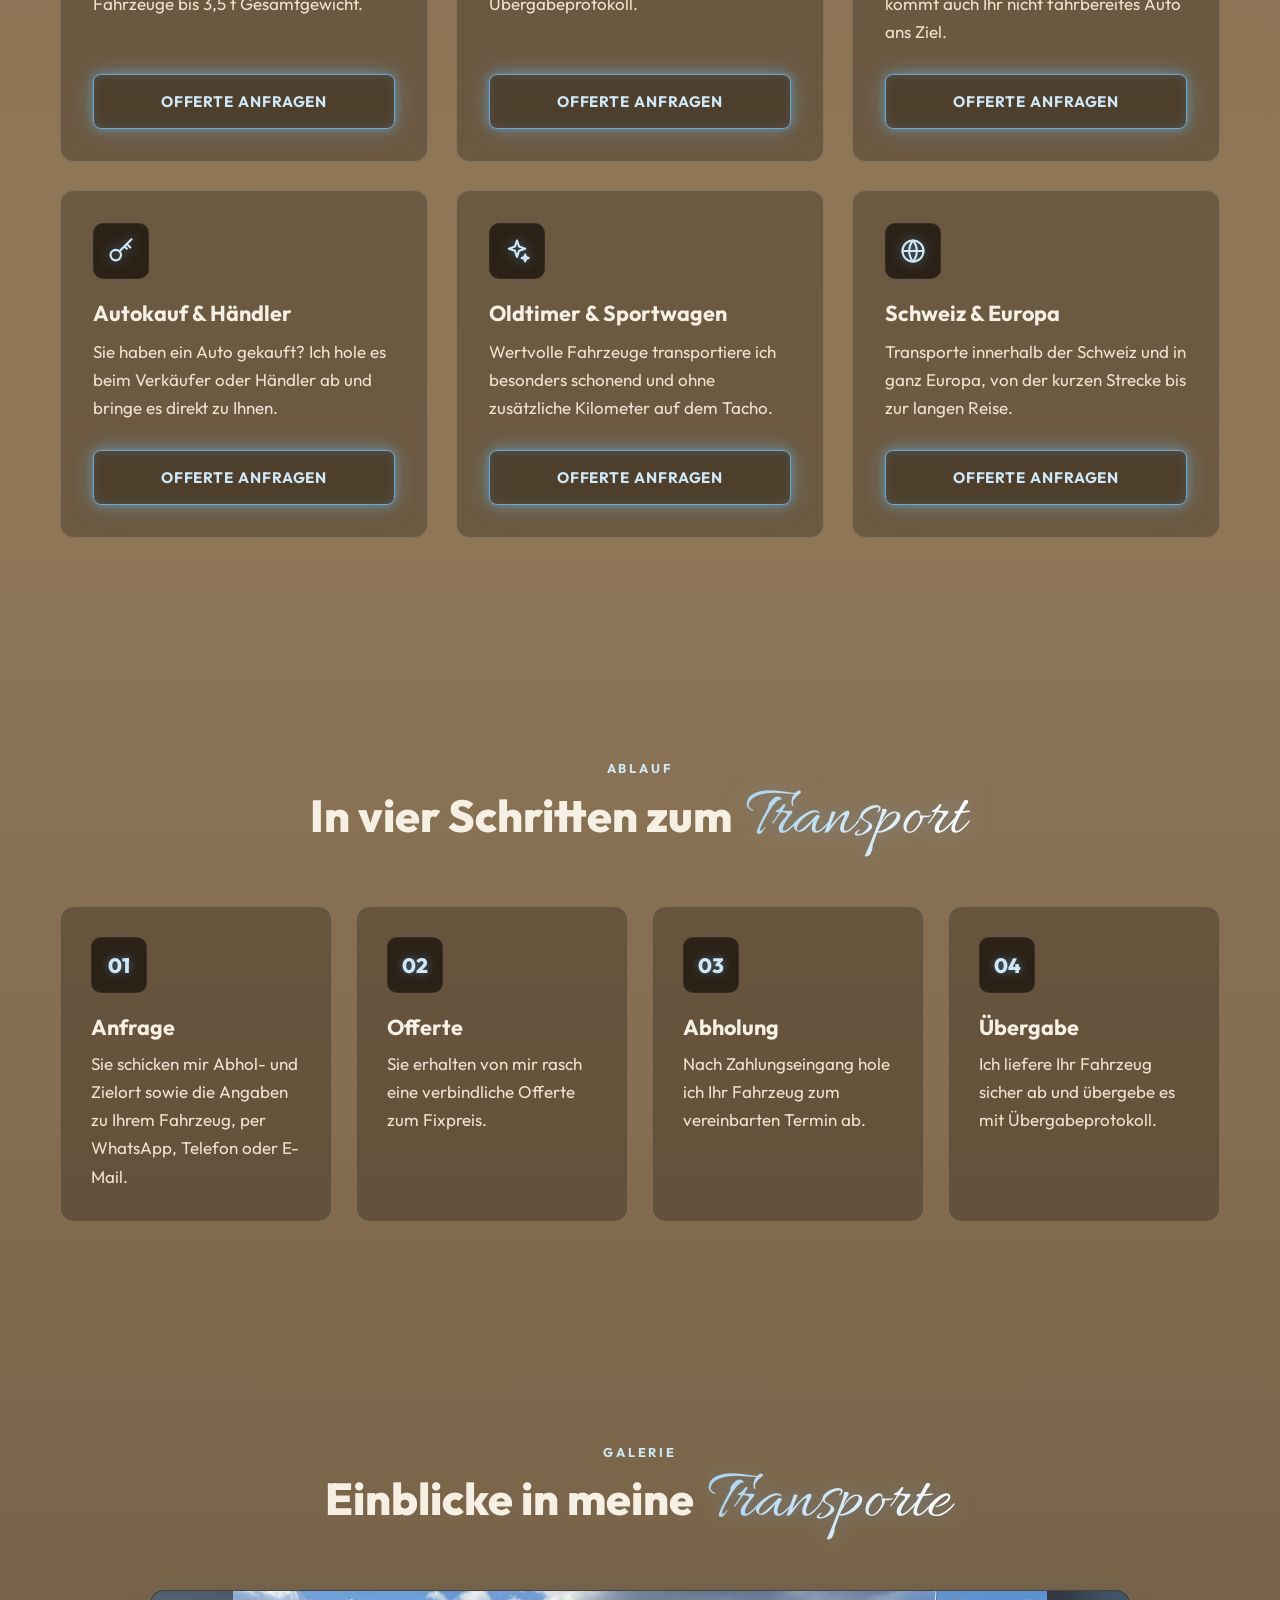
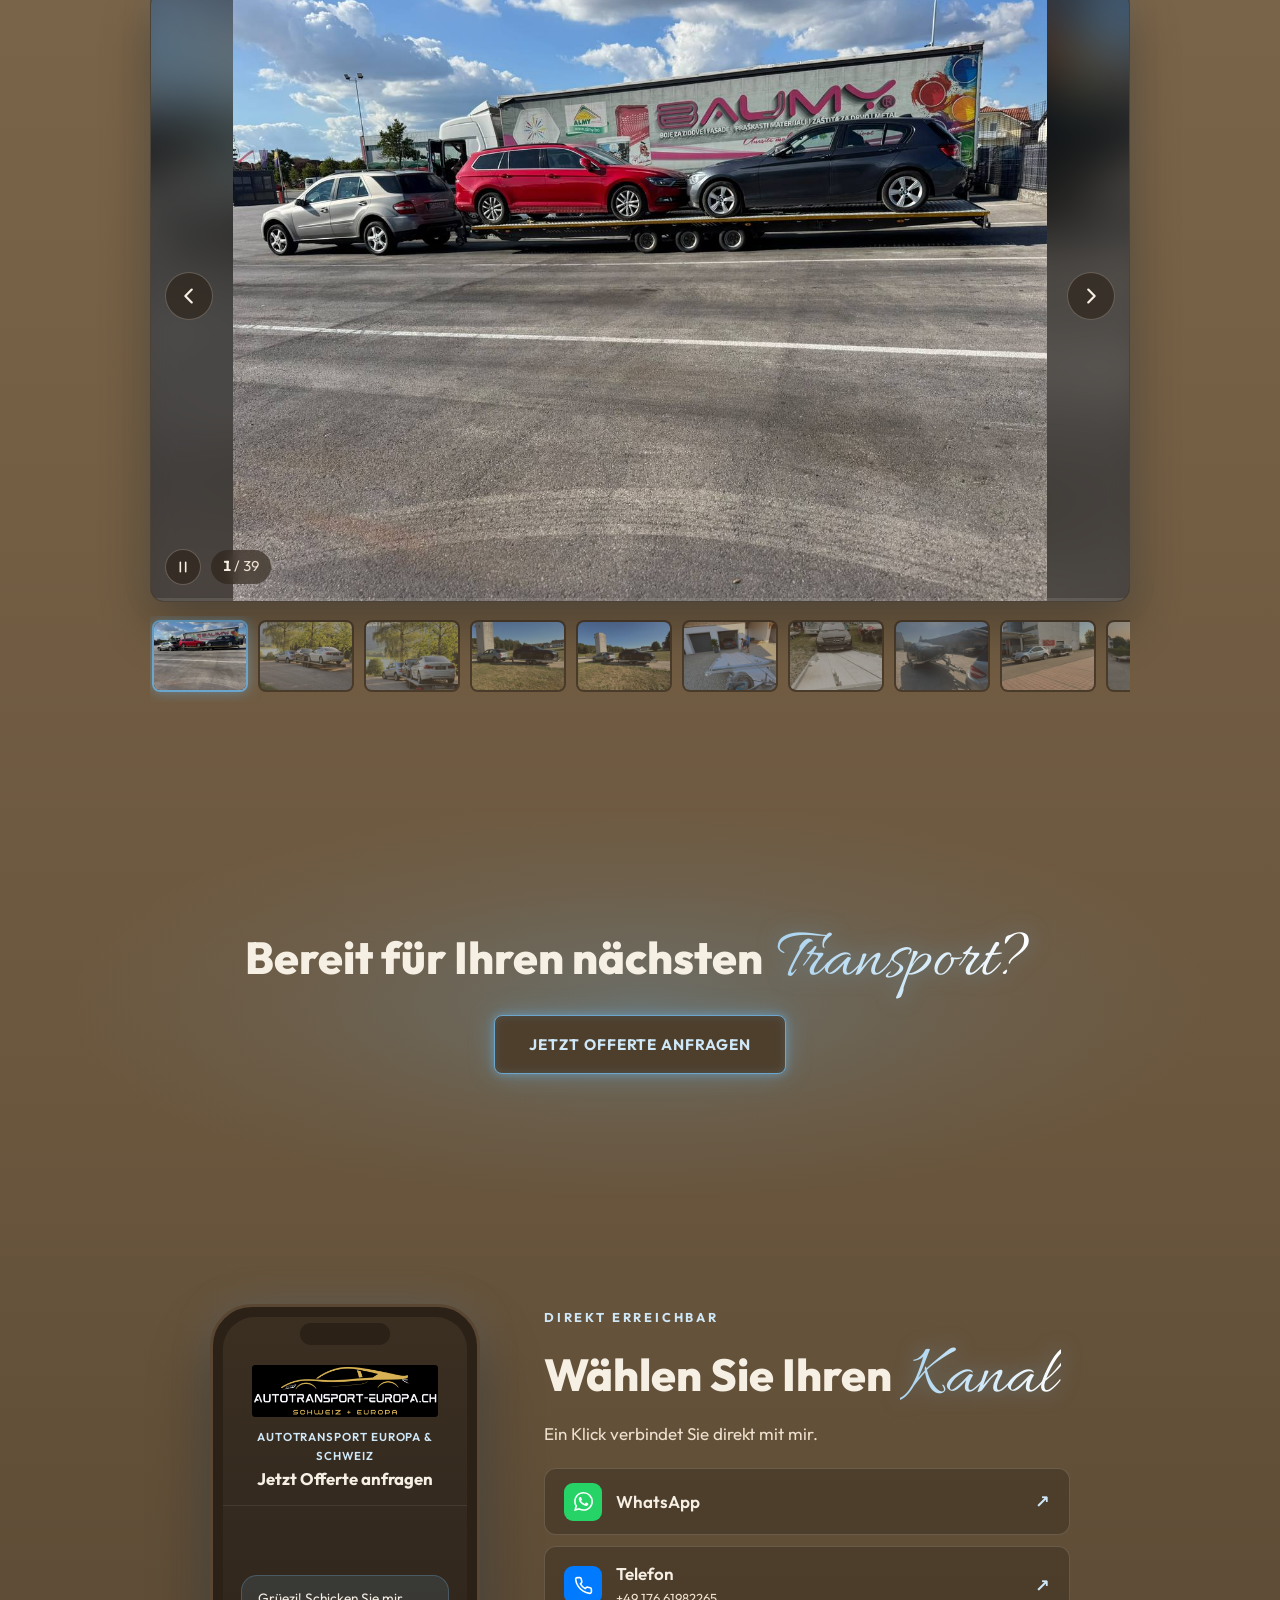
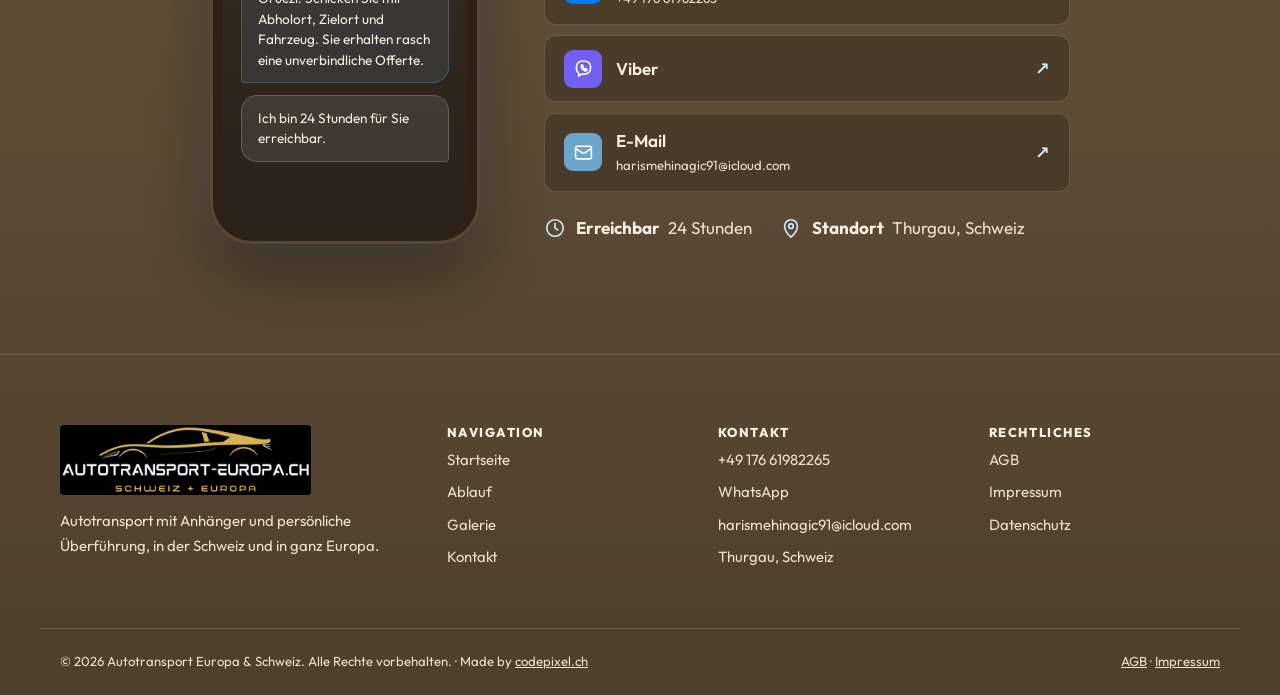
==== commit f1f128f6: "Update phone WhatsApp Viber and email contacts; remove Telegram across languages" ====
--- a/public/index.html
+++ b/public/index.html
@@ -45,8 +45,8 @@
     "url": "https://www.autotransport-europa.ch/",
     "logo": "https://www.autotransport-europa.ch/img/logo.png?v=20261115",
     "image": "https://www.autotransport-europa.ch/img/hero.jpg",
-    "telephone": "+41 79 956 66 61",
-    "email": "jasmina@codepixel.ch",
+    "telephone": "+49 176 61982265",
+    "email": "harismehinagic91@icloud.com",
     "address": {
       "@type": "PostalAddress",
       "addressRegion": "Thurgau",
@@ -327,11 +327,10 @@
       <h2>Wählen Sie Ihren <span class="script">Kanal</span></h2>
       <p class="contact-intro">Ein Klick verbindet Sie direkt mit mir.</p>
 
-      <a href="https://wa.me/41799566661" class="contact-btn" target="_blank" rel="noopener noreferrer"><span class="contact-btn-icon whatsapp"><svg viewBox="0 0 24 24" fill="#fff"><path d="M17.472 14.382c-.297-.149-1.758-.867-2.03-.967-.273-.099-.471-.148-.67.15-.197.297-.767.966-.94 1.164-.173.199-.347.223-.644.075-.297-.15-1.255-.463-2.39-1.475-.883-.788-1.48-1.761-1.653-2.059-.173-.297-.018-.458.13-.606.134-.133.298-.347.446-.52.149-.174.198-.298.298-.497.099-.198.05-.371-.025-.52-.075-.149-.669-1.612-.916-2.207-.242-.579-.487-.5-.669-.51-.173-.008-.371-.01-.57-.01-.198 0-.52.074-.792.372-.272.297-1.04 1.016-1.04 2.479 0 1.462 1.065 2.875 1.213 3.074.149.198 2.096 3.2 5.077 4.487.709.306 1.262.489 1.694.625.712.227 1.36.195 1.871.118.571-.085 1.758-.719 2.006-1.413.248-.694.248-1.289.173-1.413-.074-.124-.272-.198-.57-.347m-5.421 7.403h-.004a9.87 9.87 0 01-5.031-1.378l-.361-.214-3.741.982.998-3.648-.235-.374a9.86 9.86 0 01-1.51-5.26c.001-5.45 4.436-9.884 9.888-9.884 2.64 0 5.122 1.03 6.988 2.898a9.825 9.825 0 012.893 6.994c-.003 5.45-4.437 9.884-9.885 9.884m8.413-18.297A11.815 11.815 0 0012.05 0C5.495 0 .16 5.335.157 11.892c0 2.096.547 4.142 1.588 5.945L.057 24l6.305-1.654a11.882 11.882 0 005.683 1.448h.005c6.554 0 11.89-5.335 11.893-11.893a11.821 11.821 0 00-3.48-8.413z"/></svg></span><span>WhatsApp</span><span class="contact-arrow" aria-hidden="true">↗</span></a>
-      <a href="tel:+41799566661" class="contact-btn"><span class="contact-btn-icon telefon"><svg viewBox="0 0 24 24" fill="none" stroke="#fff" stroke-width="2" stroke-linecap="round" stroke-linejoin="round"><path d="M22 16.92v3a2 2 0 0 1-2.18 2 19.79 19.79 0 0 1-8.63-3.07 19.5 19.5 0 0 1-6-6 19.79 19.79 0 0 1-3.07-8.67A2 2 0 0 1 4.11 2h3a2 2 0 0 1 2 1.72 12.84 12.84 0 0 0 .7 2.81 2 2 0 0 1-.45 2.11L8.09 9.91a16 16 0 0 0 6 6l1.27-1.27a2 2 0 0 1 2.11-.45 12.84 12.84 0 0 0 2.81.7A2 2 0 0 1 22 16.92z"/></svg></span><span>Telefon <small>079 956 66 61</small></span><span class="contact-arrow" aria-hidden="true">↗</span></a>
-      <a href="viber://chat?number=%2B41799566661" class="contact-btn"><span class="contact-btn-icon viber"><svg viewBox="0 0 24 24" fill="none" stroke="#fff" stroke-width="2" stroke-linecap="round" stroke-linejoin="round"><path d="M12 2.5c5.2 0 9 2.6 9 8.3 0 5.8-3.8 8.3-9 8.3-.8 0-1.6-.1-2.3-.2L6 21.5v-3.6C4 16.5 3 14.1 3 10.8 3 5.1 6.8 2.5 12 2.5z"/><path d="M9.5 7.5c.4-.3 1-.2 1.2.2l.8 1.4c.2.4.1.8-.2 1.1l-.5.4c.4 1 1.2 1.8 2.2 2.2l.4-.5c.3-.3.7-.4 1.1-.2l1.4.8c.4.2.5.8.2 1.2-.6.8-1.5 1.1-2.4.8-2.1-.8-3.7-2.4-4.5-4.5-.3-.9 0-1.8.8-2.4z"/></svg></span><span>Viber</span><span class="contact-arrow" aria-hidden="true">↗</span></a>
-      <a href="https://t.me/jasminablume" class="contact-btn" target="_blank" rel="noopener noreferrer"><span class="contact-btn-icon telegram"><svg viewBox="0 0 24 24" fill="#fff"><path d="M11.944 0A12 12 0 0 0 0 12a12 12 0 0 0 12 12 12 12 0 0 0 12-12A12 12 0 0 0 12 0a12 12 0 0 0-.056 0zm4.962 7.224c.1-.002.321.023.465.14a.506.506 0 0 1 .171.325c.016.093.036.306.02.472-.18 1.898-.962 6.502-1.36 8.627-.168.9-.499 1.201-.82 1.23-.696.065-1.225-.46-1.9-.902-1.056-.693-1.653-1.124-2.678-1.8-1.185-.78-.417-1.21.258-1.91.177-.184 3.247-2.977 3.307-3.23.007-.032.014-.15-.056-.212s-.174-.041-.249-.024c-.106.024-1.793 1.14-5.061 3.345-.479.33-.913.49-1.302.48-.428-.008-1.252-.241-1.865-.44-.752-.245-1.349-.374-1.297-.789.027-.216.325-.437.893-.663 3.498-1.524 5.830-2.529 6.998-3.014 3.332-1.386 4.025-1.627 4.476-1.635z"/></svg></span><span>Telegram</span><span class="contact-arrow" aria-hidden="true">↗</span></a>
-      <a href="mailto:jasmina@codepixel.ch" class="contact-btn"><span class="contact-btn-icon email"><svg viewBox="0 0 24 24" fill="none" stroke="#fff" stroke-width="2" stroke-linecap="round" stroke-linejoin="round"><rect x="2" y="4" width="20" height="16" rx="2"/><path d="m22 7-8.97 5.7a1.94 1.94 0 0 1-2.06 0L2 7"/></svg></span><span>E-Mail <small>jasmina@codepixel.ch</small></span><span class="contact-arrow" aria-hidden="true">↗</span></a>
+      <a href="https://wa.me/4917661982265" class="contact-btn" target="_blank" rel="noopener noreferrer"><span class="contact-btn-icon whatsapp"><svg viewBox="0 0 24 24" fill="#fff"><path d="M17.472 14.382c-.297-.149-1.758-.867-2.03-.967-.273-.099-.471-.148-.67.15-.197.297-.767.966-.94 1.164-.173.199-.347.223-.644.075-.297-.15-1.255-.463-2.39-1.475-.883-.788-1.48-1.761-1.653-2.059-.173-.297-.018-.458.13-.606.134-.133.298-.347.446-.52.149-.174.198-.298.298-.497.099-.198.05-.371-.025-.52-.075-.149-.669-1.612-.916-2.207-.242-.579-.487-.5-.669-.51-.173-.008-.371-.01-.57-.01-.198 0-.52.074-.792.372-.272.297-1.04 1.016-1.04 2.479 0 1.462 1.065 2.875 1.213 3.074.149.198 2.096 3.2 5.077 4.487.709.306 1.262.489 1.694.625.712.227 1.36.195 1.871.118.571-.085 1.758-.719 2.006-1.413.248-.694.248-1.289.173-1.413-.074-.124-.272-.198-.57-.347m-5.421 7.403h-.004a9.87 9.87 0 01-5.031-1.378l-.361-.214-3.741.982.998-3.648-.235-.374a9.86 9.86 0 01-1.51-5.26c.001-5.45 4.436-9.884 9.888-9.884 2.64 0 5.122 1.03 6.988 2.898a9.825 9.825 0 012.893 6.994c-.003 5.45-4.437 9.884-9.885 9.884m8.413-18.297A11.815 11.815 0 0012.05 0C5.495 0 .16 5.335.157 11.892c0 2.096.547 4.142 1.588 5.945L.057 24l6.305-1.654a11.882 11.882 0 005.683 1.448h.005c6.554 0 11.89-5.335 11.893-11.893a11.821 11.821 0 00-3.48-8.413z"/></svg></span><span>WhatsApp</span><span class="contact-arrow" aria-hidden="true">↗</span></a>
+      <a href="tel:+4917661982265" class="contact-btn"><span class="contact-btn-icon telefon"><svg viewBox="0 0 24 24" fill="none" stroke="#fff" stroke-width="2" stroke-linecap="round" stroke-linejoin="round"><path d="M22 16.92v3a2 2 0 0 1-2.18 2 19.79 19.79 0 0 1-8.63-3.07 19.5 19.5 0 0 1-6-6 19.79 19.79 0 0 1-3.07-8.67A2 2 0 0 1 4.11 2h3a2 2 0 0 1 2 1.72 12.84 12.84 0 0 0 .7 2.81 2 2 0 0 1-.45 2.11L8.09 9.91a16 16 0 0 0 6 6l1.27-1.27a2 2 0 0 1 2.11-.45 12.84 12.84 0 0 0 2.81.7A2 2 0 0 1 22 16.92z"/></svg></span><span>Telefon <small>+49 176 61982265</small></span><span class="contact-arrow" aria-hidden="true">↗</span></a>
+      <a href="viber://chat?number=%2B4917661982265" class="contact-btn"><span class="contact-btn-icon viber"><svg viewBox="0 0 24 24" fill="none" stroke="#fff" stroke-width="2" stroke-linecap="round" stroke-linejoin="round"><path d="M12 2.5c5.2 0 9 2.6 9 8.3 0 5.8-3.8 8.3-9 8.3-.8 0-1.6-.1-2.3-.2L6 21.5v-3.6C4 16.5 3 14.1 3 10.8 3 5.1 6.8 2.5 12 2.5z"/><path d="M9.5 7.5c.4-.3 1-.2 1.2.2l.8 1.4c.2.4.1.8-.2 1.1l-.5.4c.4 1 1.2 1.8 2.2 2.2l.4-.5c.3-.3.7-.4 1.1-.2l1.4.8c.4.2.5.8.2 1.2-.6.8-1.5 1.1-2.4.8-2.1-.8-3.7-2.4-4.5-4.5-.3-.9 0-1.8.8-2.4z"/></svg></span><span>Viber</span><span class="contact-arrow" aria-hidden="true">↗</span></a>
+      <a href="mailto:harismehinagic91@icloud.com" class="contact-btn"><span class="contact-btn-icon email"><svg viewBox="0 0 24 24" fill="none" stroke="#fff" stroke-width="2" stroke-linecap="round" stroke-linejoin="round"><rect x="2" y="4" width="20" height="16" rx="2"/><path d="m22 7-8.97 5.7a1.94 1.94 0 0 1-2.06 0L2 7"/></svg></span><span>E-Mail <small>harismehinagic91@icloud.com</small></span><span class="contact-arrow" aria-hidden="true">↗</span></a>
 
       <ul class="contact-facts">
         <li><svg viewBox="0 0 24 24" fill="none" stroke="currentColor" stroke-width="1.8" stroke-linecap="round" stroke-linejoin="round"><circle cx="12" cy="12" r="9"/><path d="M12 7v5l3 2"/></svg><span><strong>Erreichbar</strong> 24 Stunden</span></li>
@@ -358,10 +357,9 @@
     </div>
     <div>
       <h4>Kontakt</h4>
-      <a href="tel:+41799566661">079 956 66 61</a>
-      <a href="https://wa.me/41799566661" target="_blank" rel="noopener noreferrer">WhatsApp</a>
-      <a href="https://t.me/jasminablume" target="_blank" rel="noopener noreferrer">Telegram</a>
-      <a href="mailto:jasmina@codepixel.ch">jasmina@codepixel.ch</a>
+      <a href="tel:+4917661982265">+49 176 61982265</a>
+      <a href="https://wa.me/4917661982265" target="_blank" rel="noopener noreferrer">WhatsApp</a>
+      <a href="mailto:harismehinagic91@icloud.com">harismehinagic91@icloud.com</a>
       <span>Thurgau, Schweiz</span>
     </div>
     <div>
--- a/public/css/style.css
+++ b/public/css/style.css
@@ -187,7 +187,6 @@
 .contact-btn-icon.whatsapp { background: #25d366; }
 .contact-btn-icon.telefon { background: #007aff; }
 .contact-btn-icon.viber { background: #7360f2; }
-.contact-btn-icon.telegram { background: #2aabee; }
 .contact-btn-icon.email { background: var(--accent); }
 .contact-arrow { margin-left: auto; color: var(--accent-light); font-size: 1.1rem; }
 .contact-facts { list-style: none; padding: 0; margin: 12px 0 0; display: flex; flex-wrap: wrap; gap: 10px 28px; }
